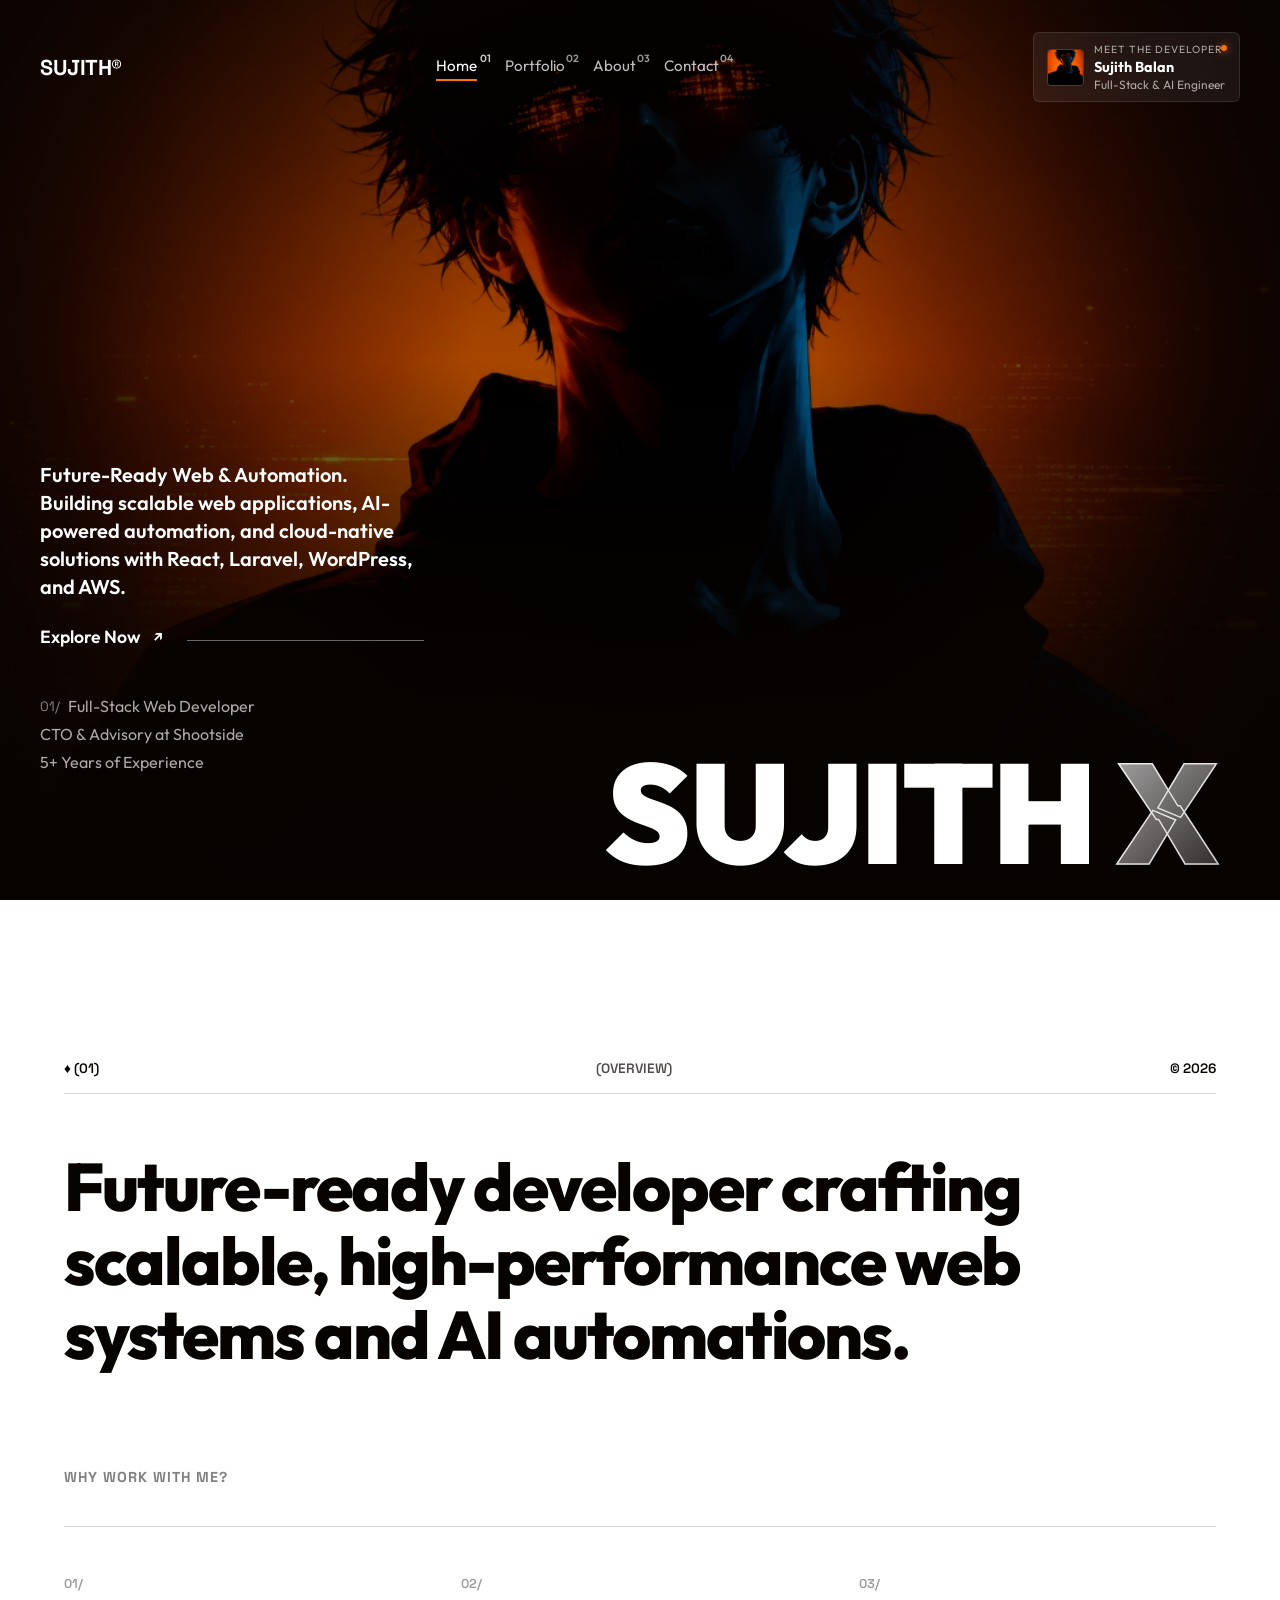
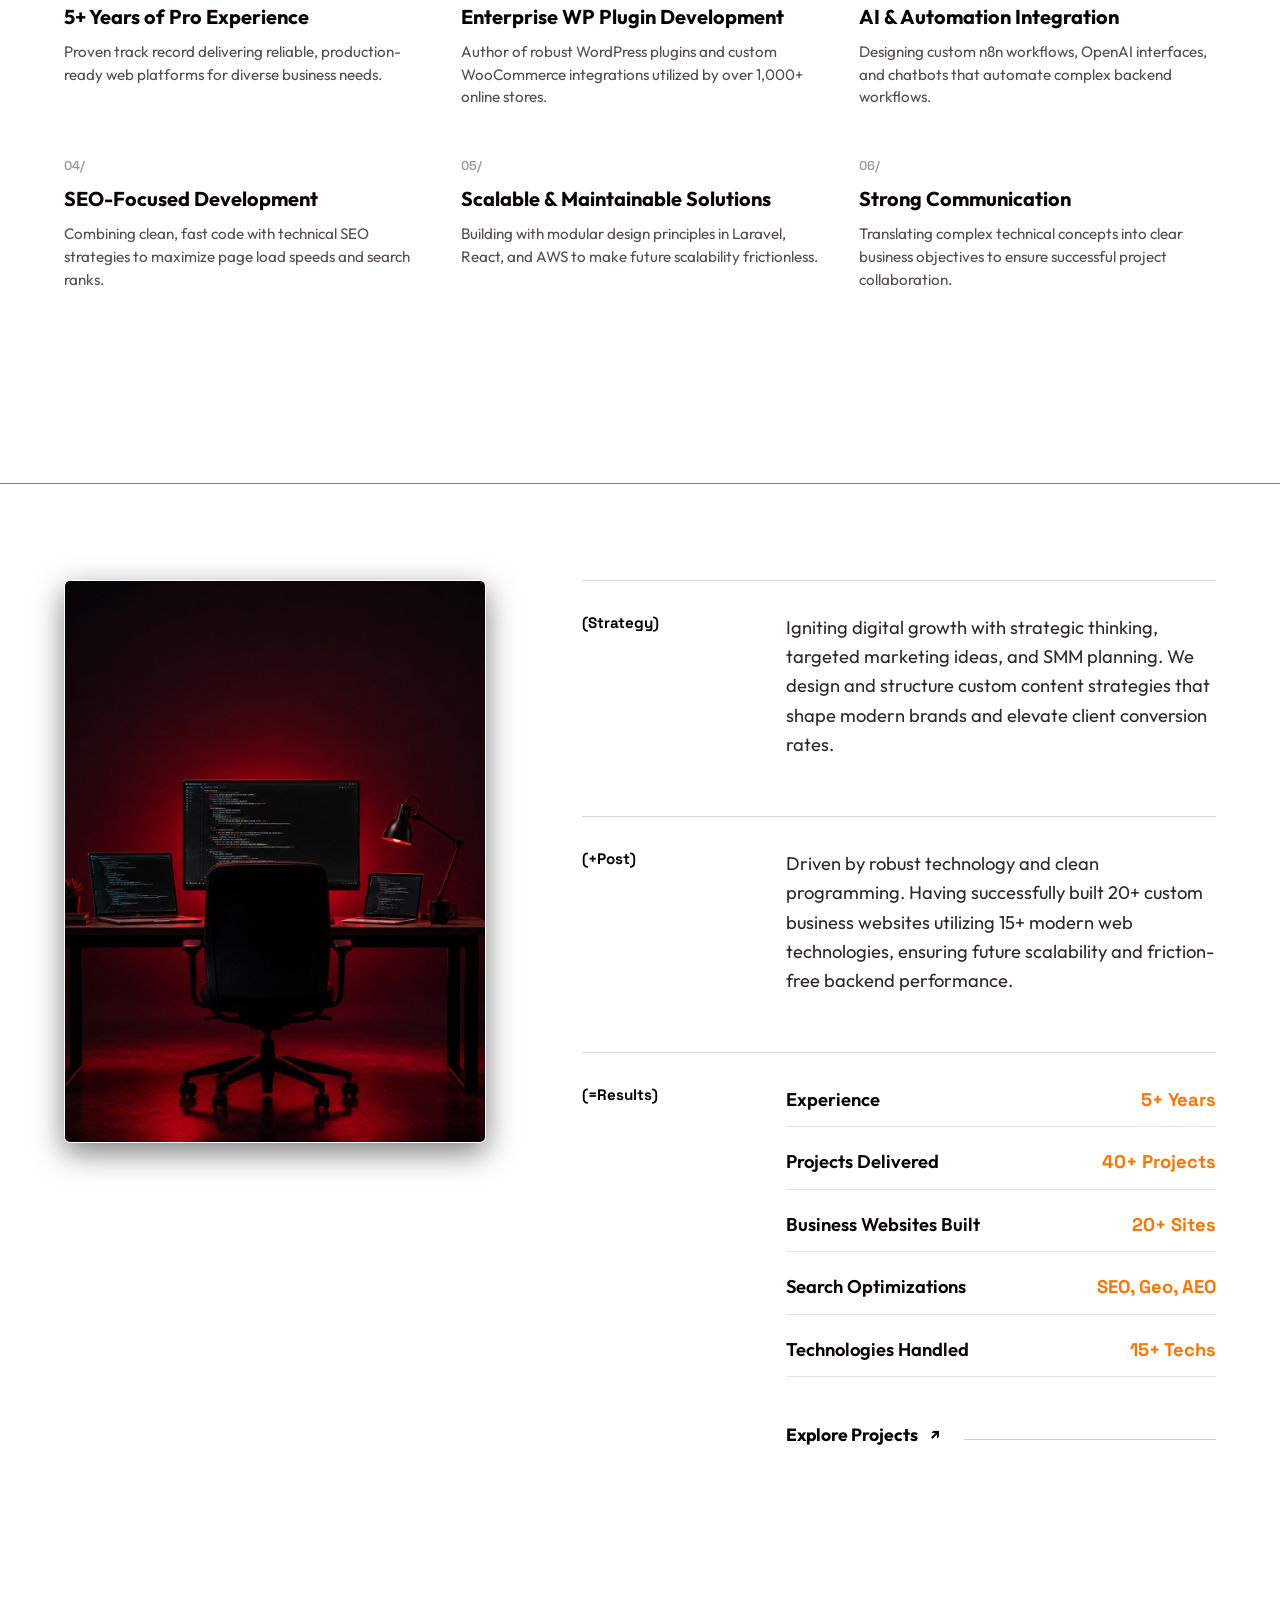
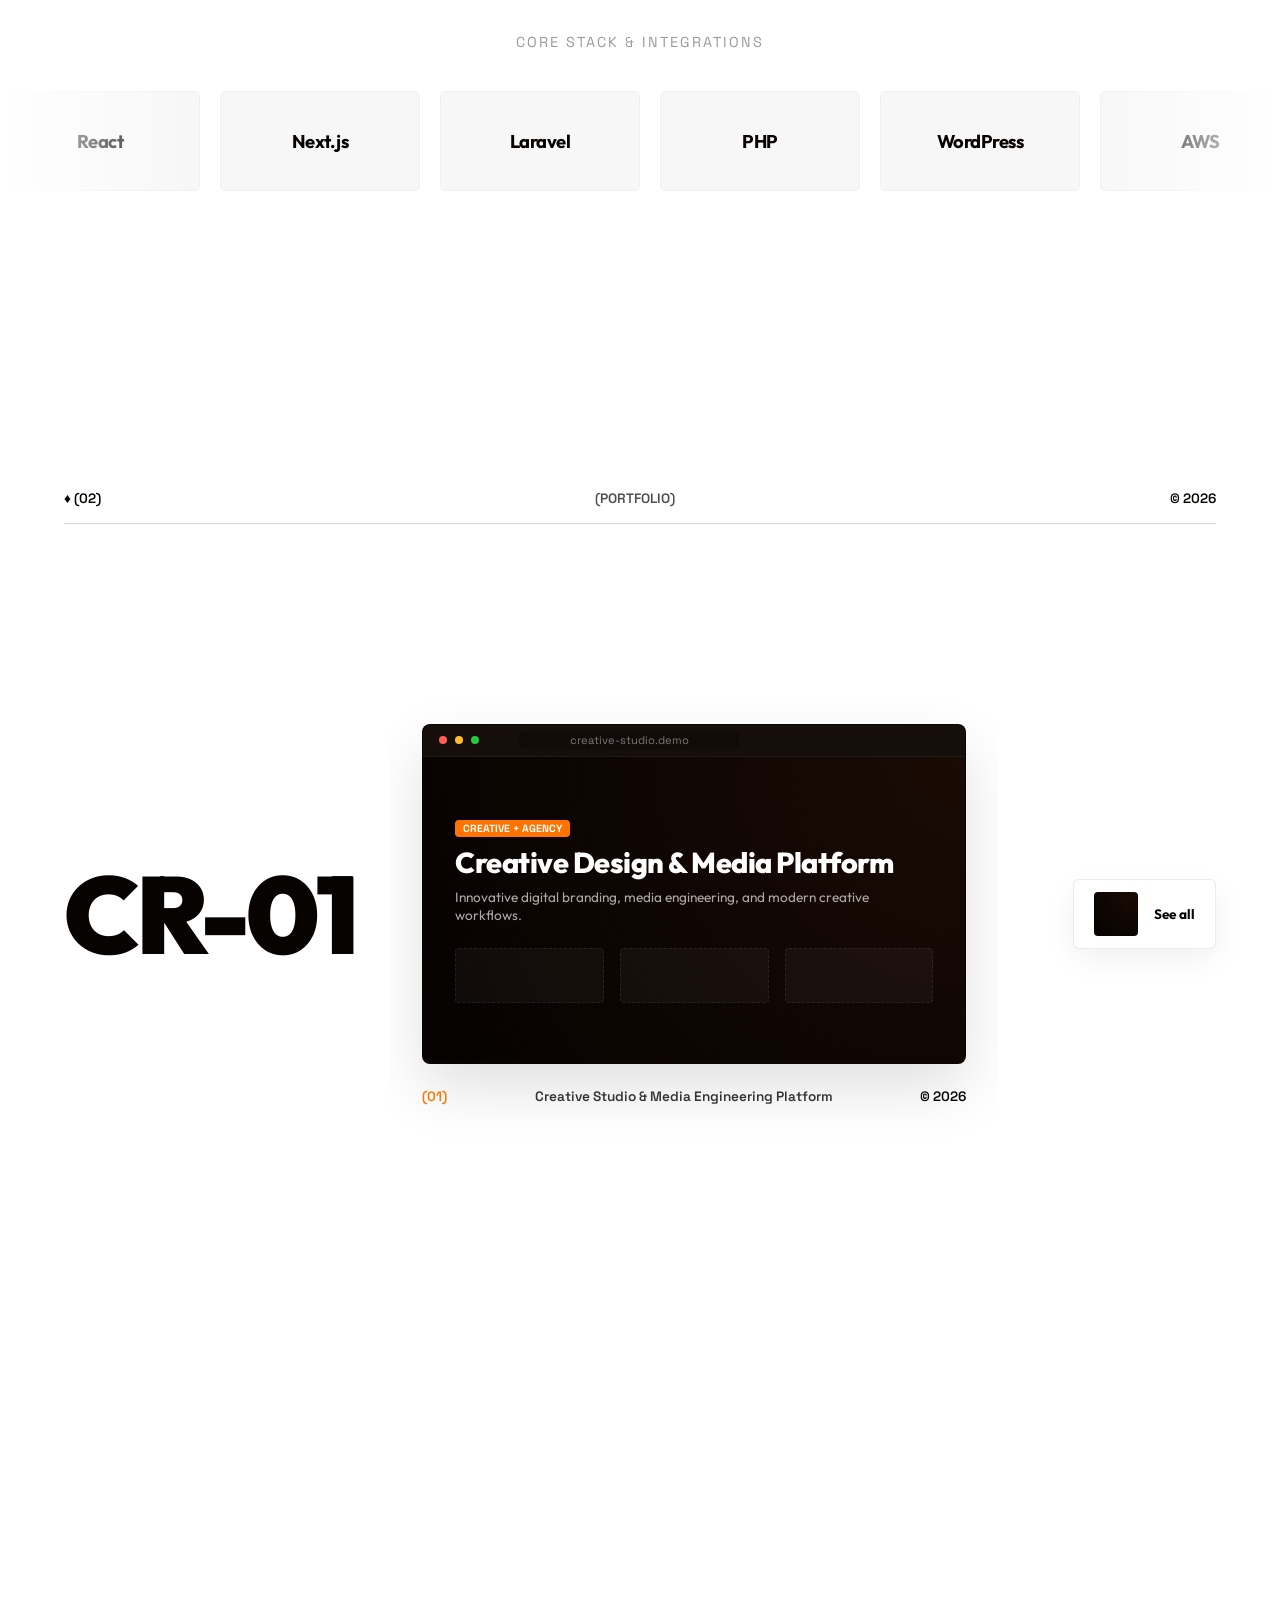
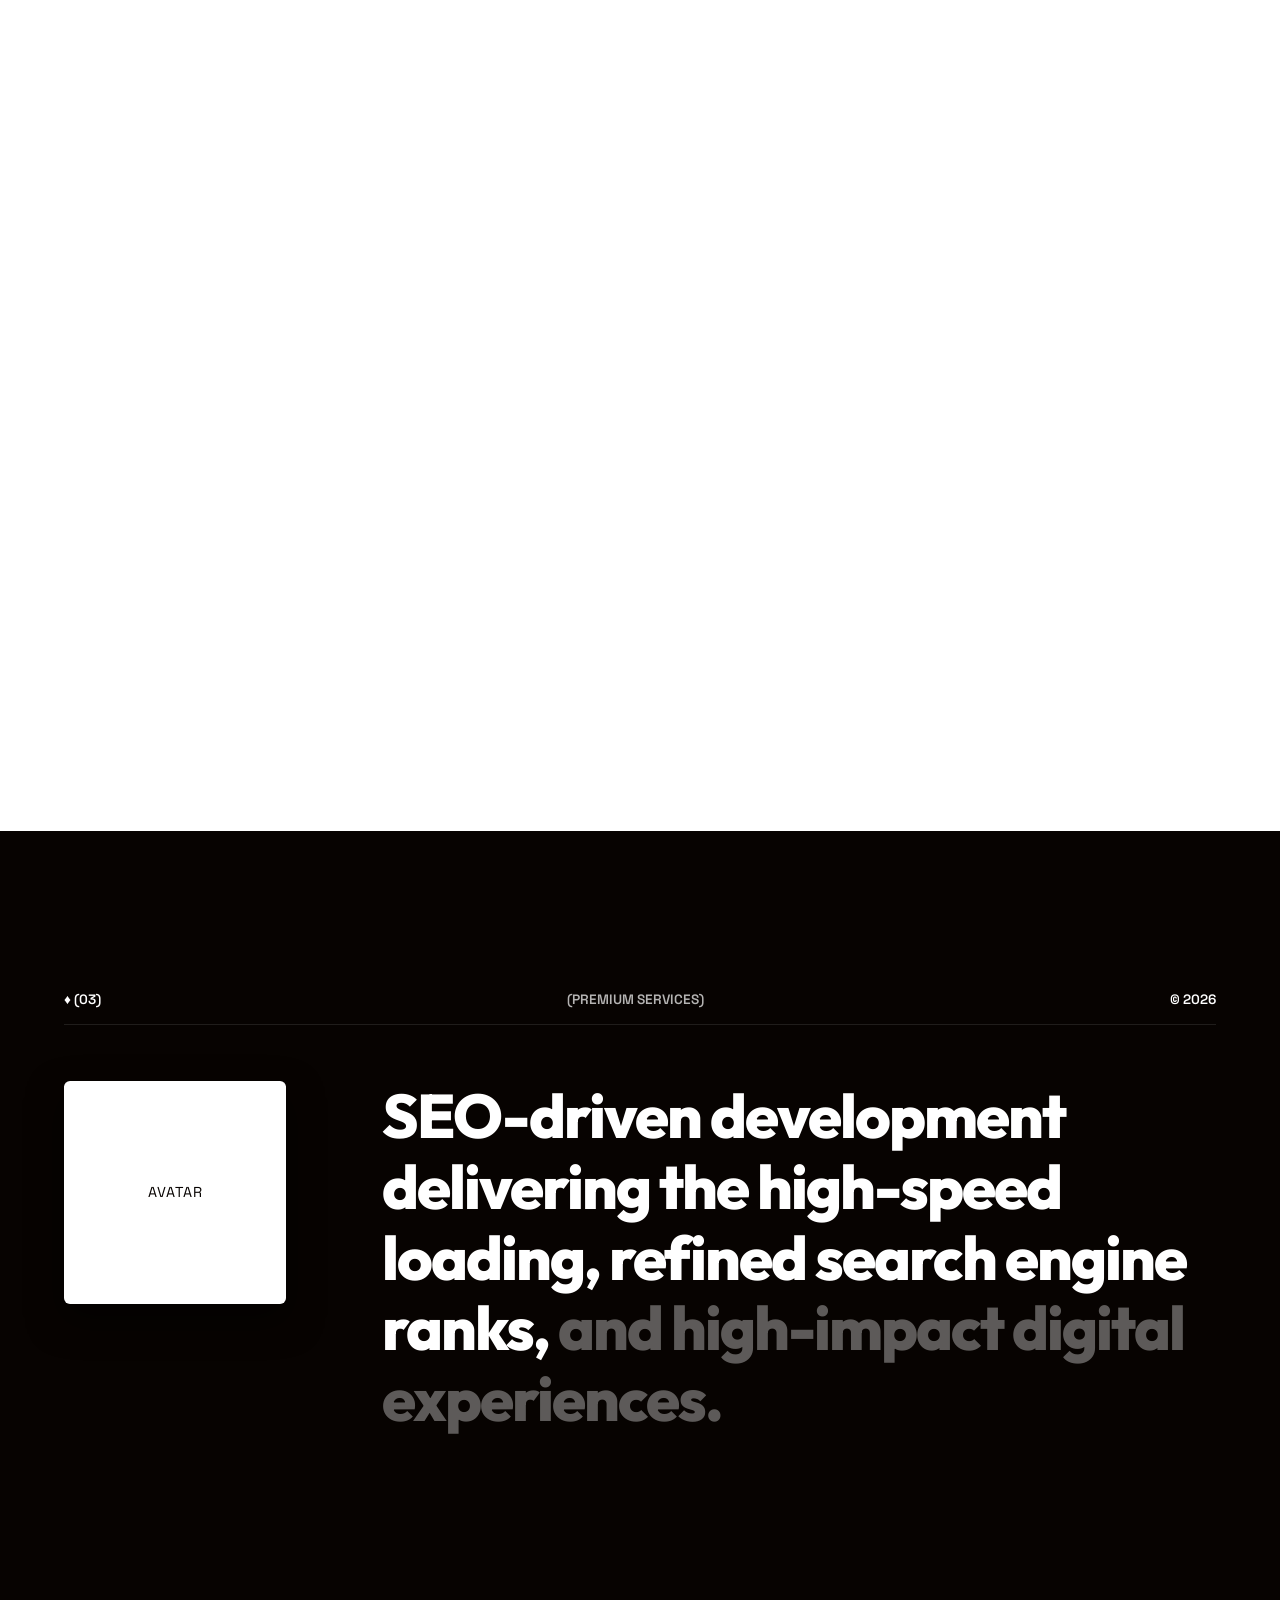
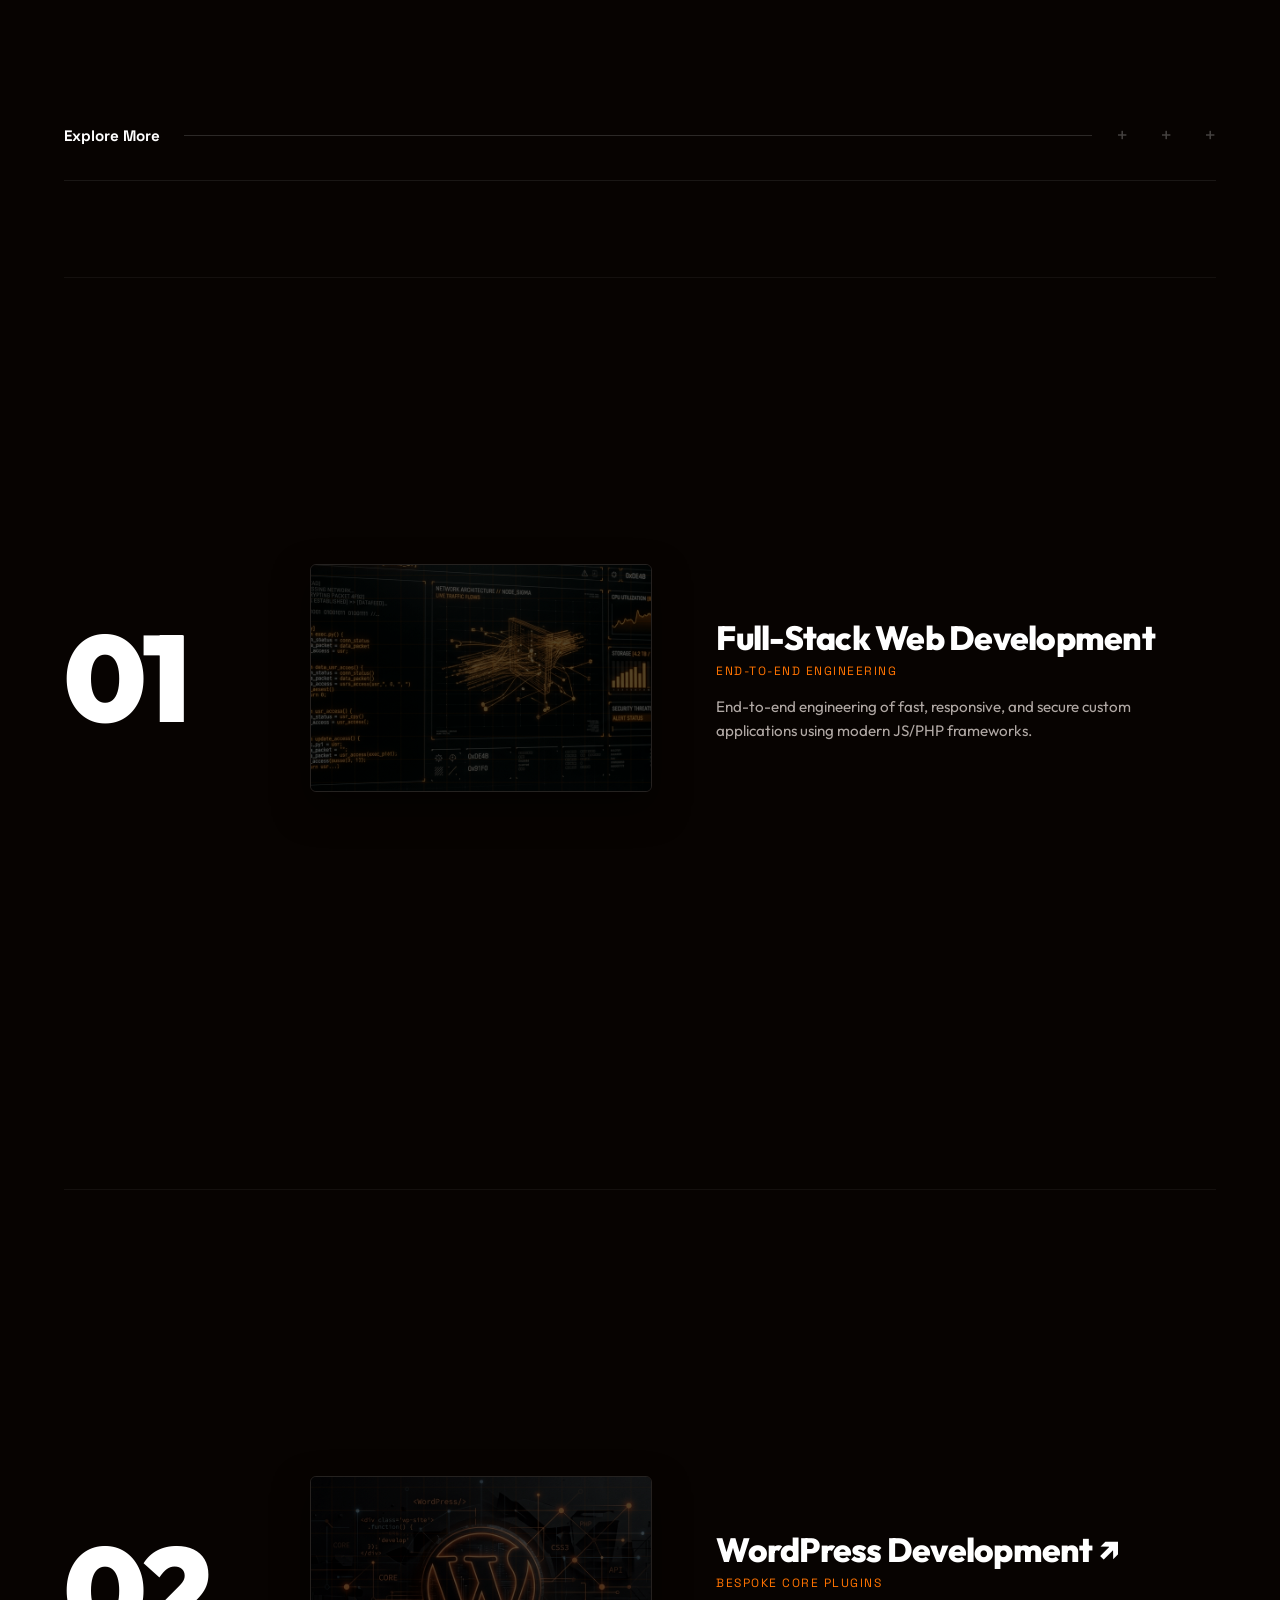
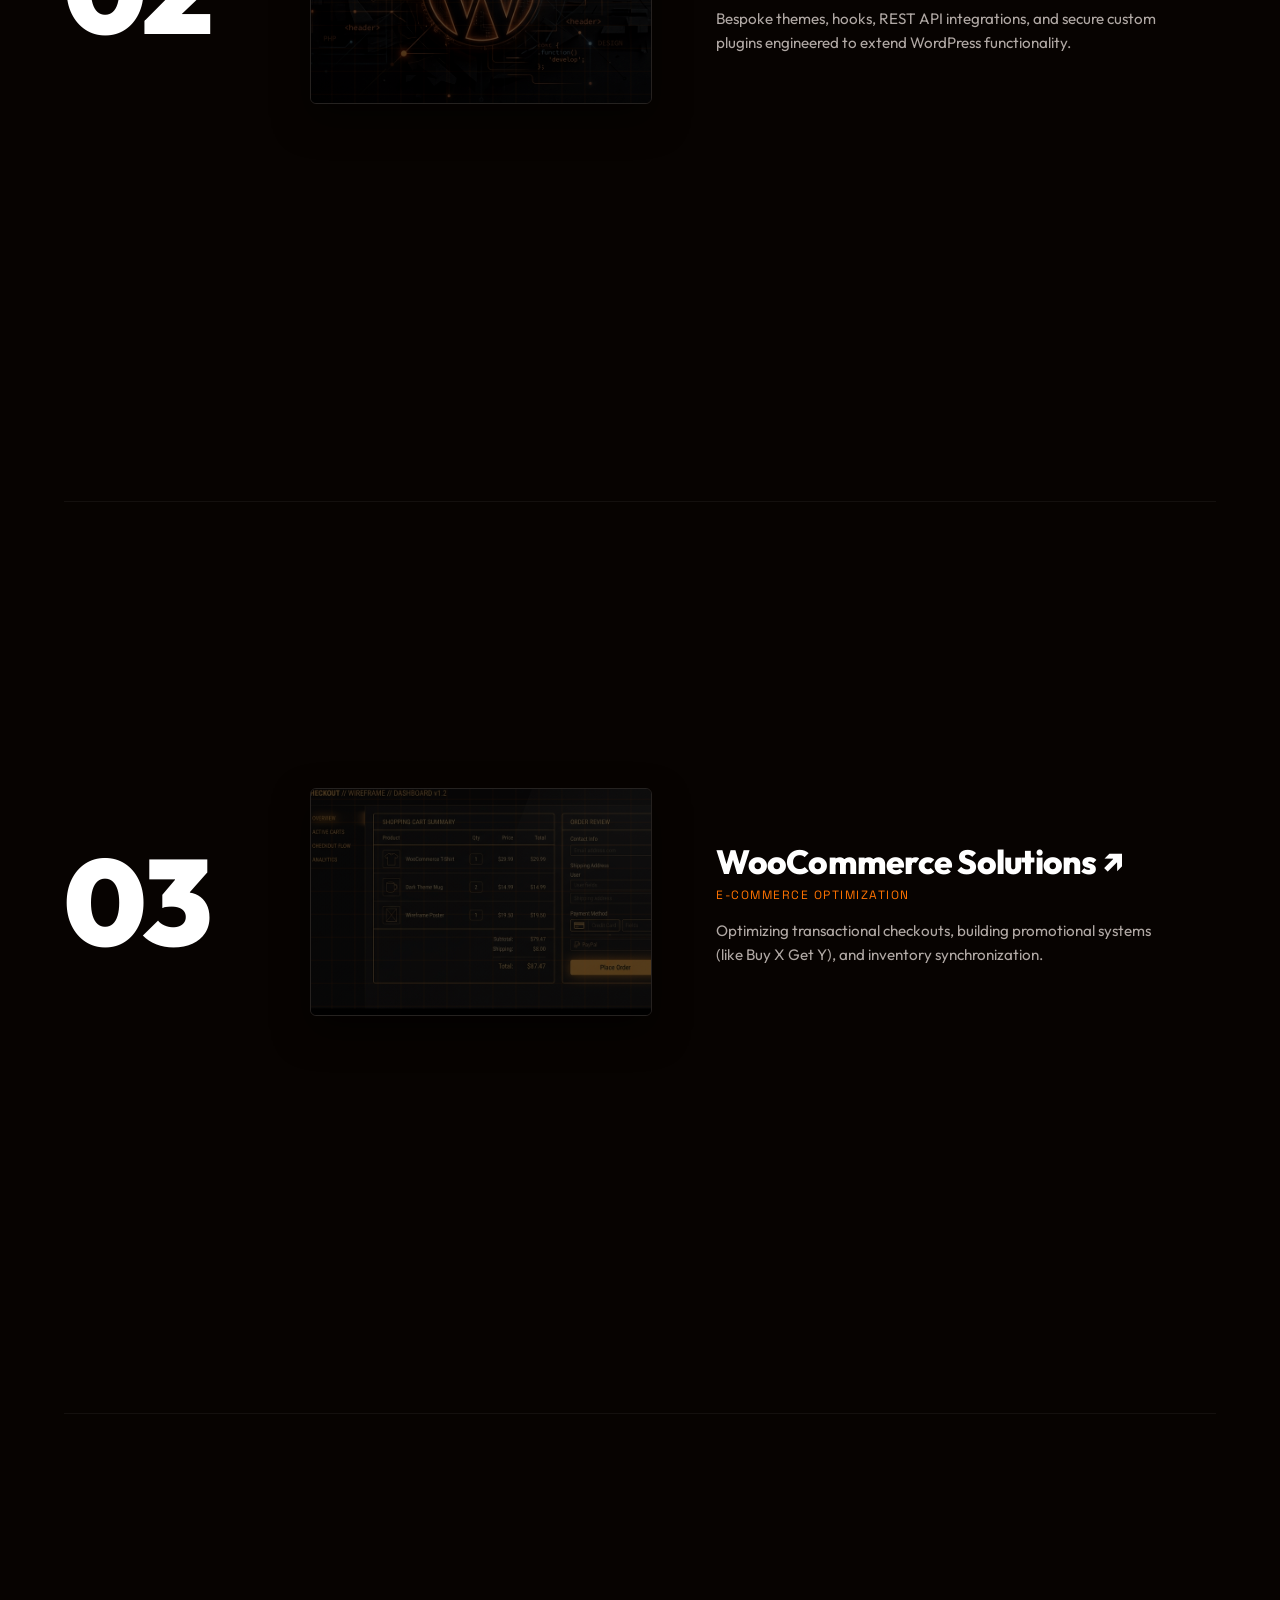
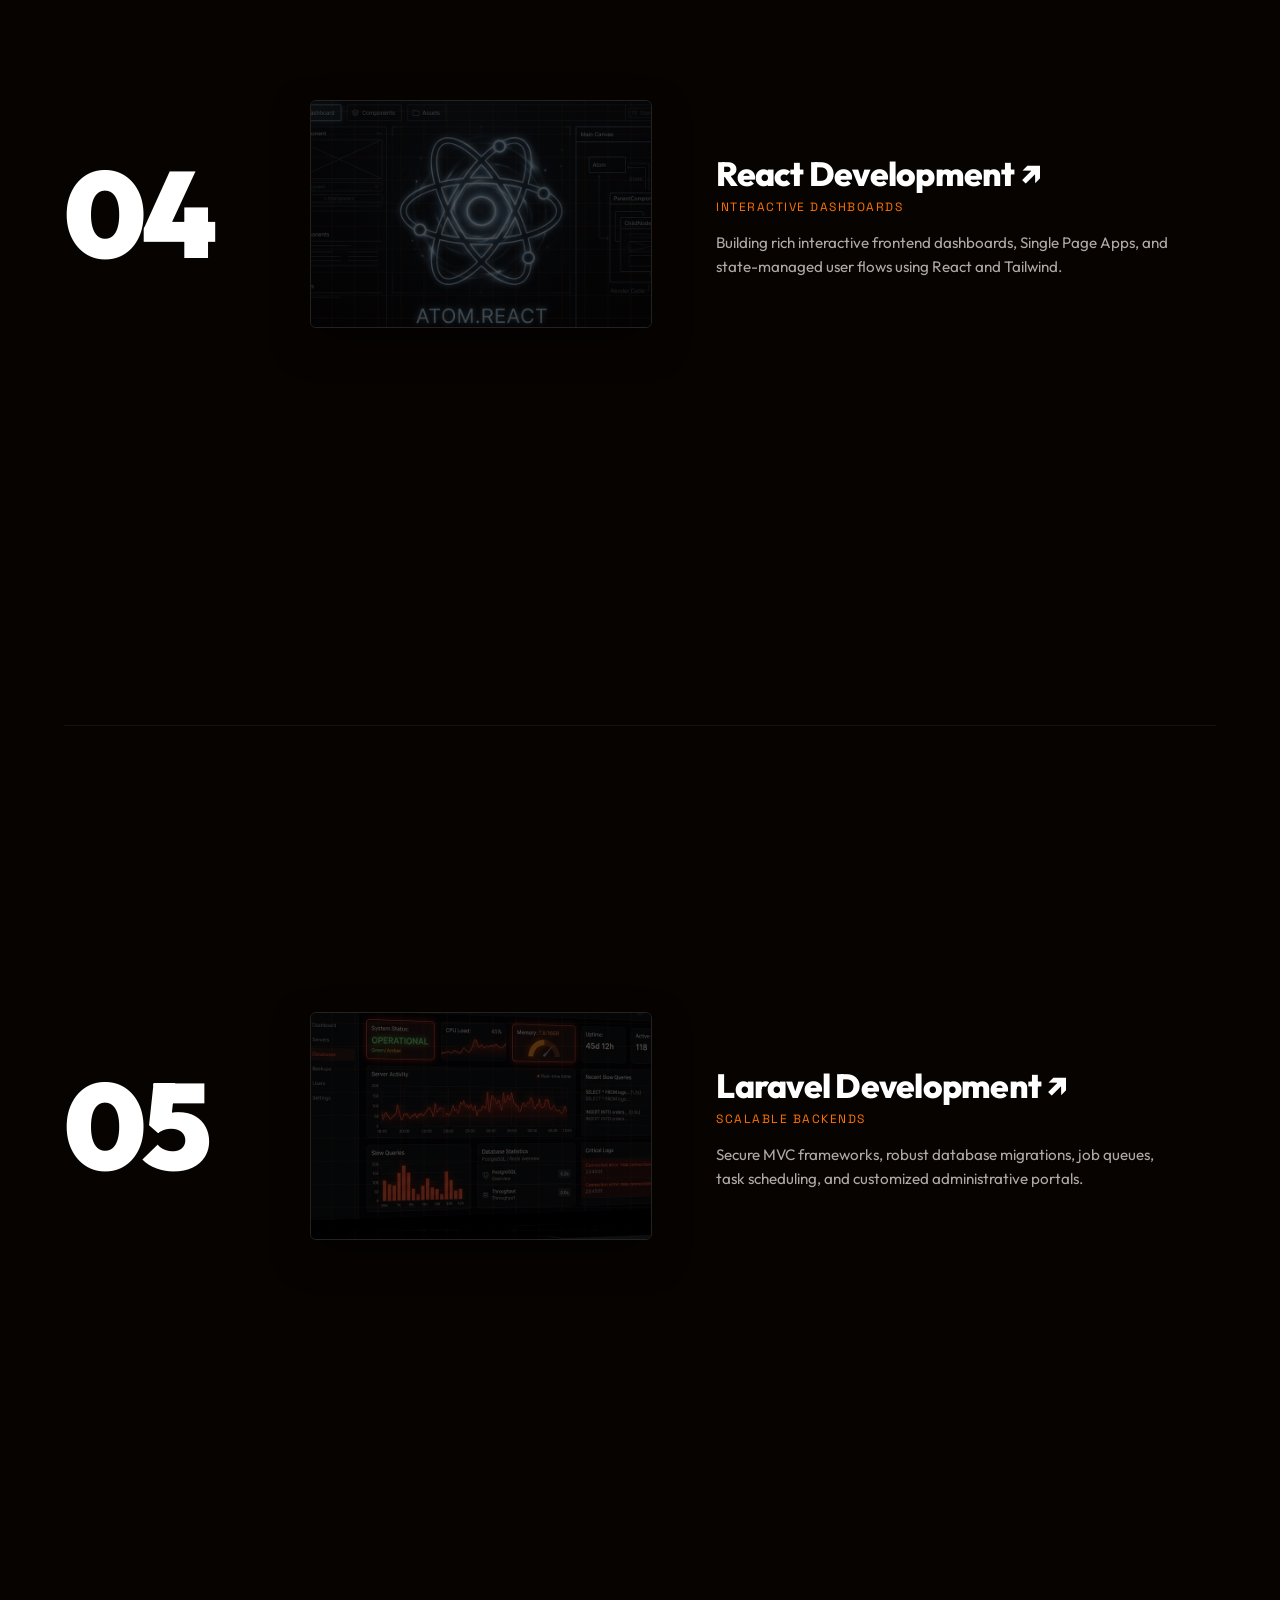
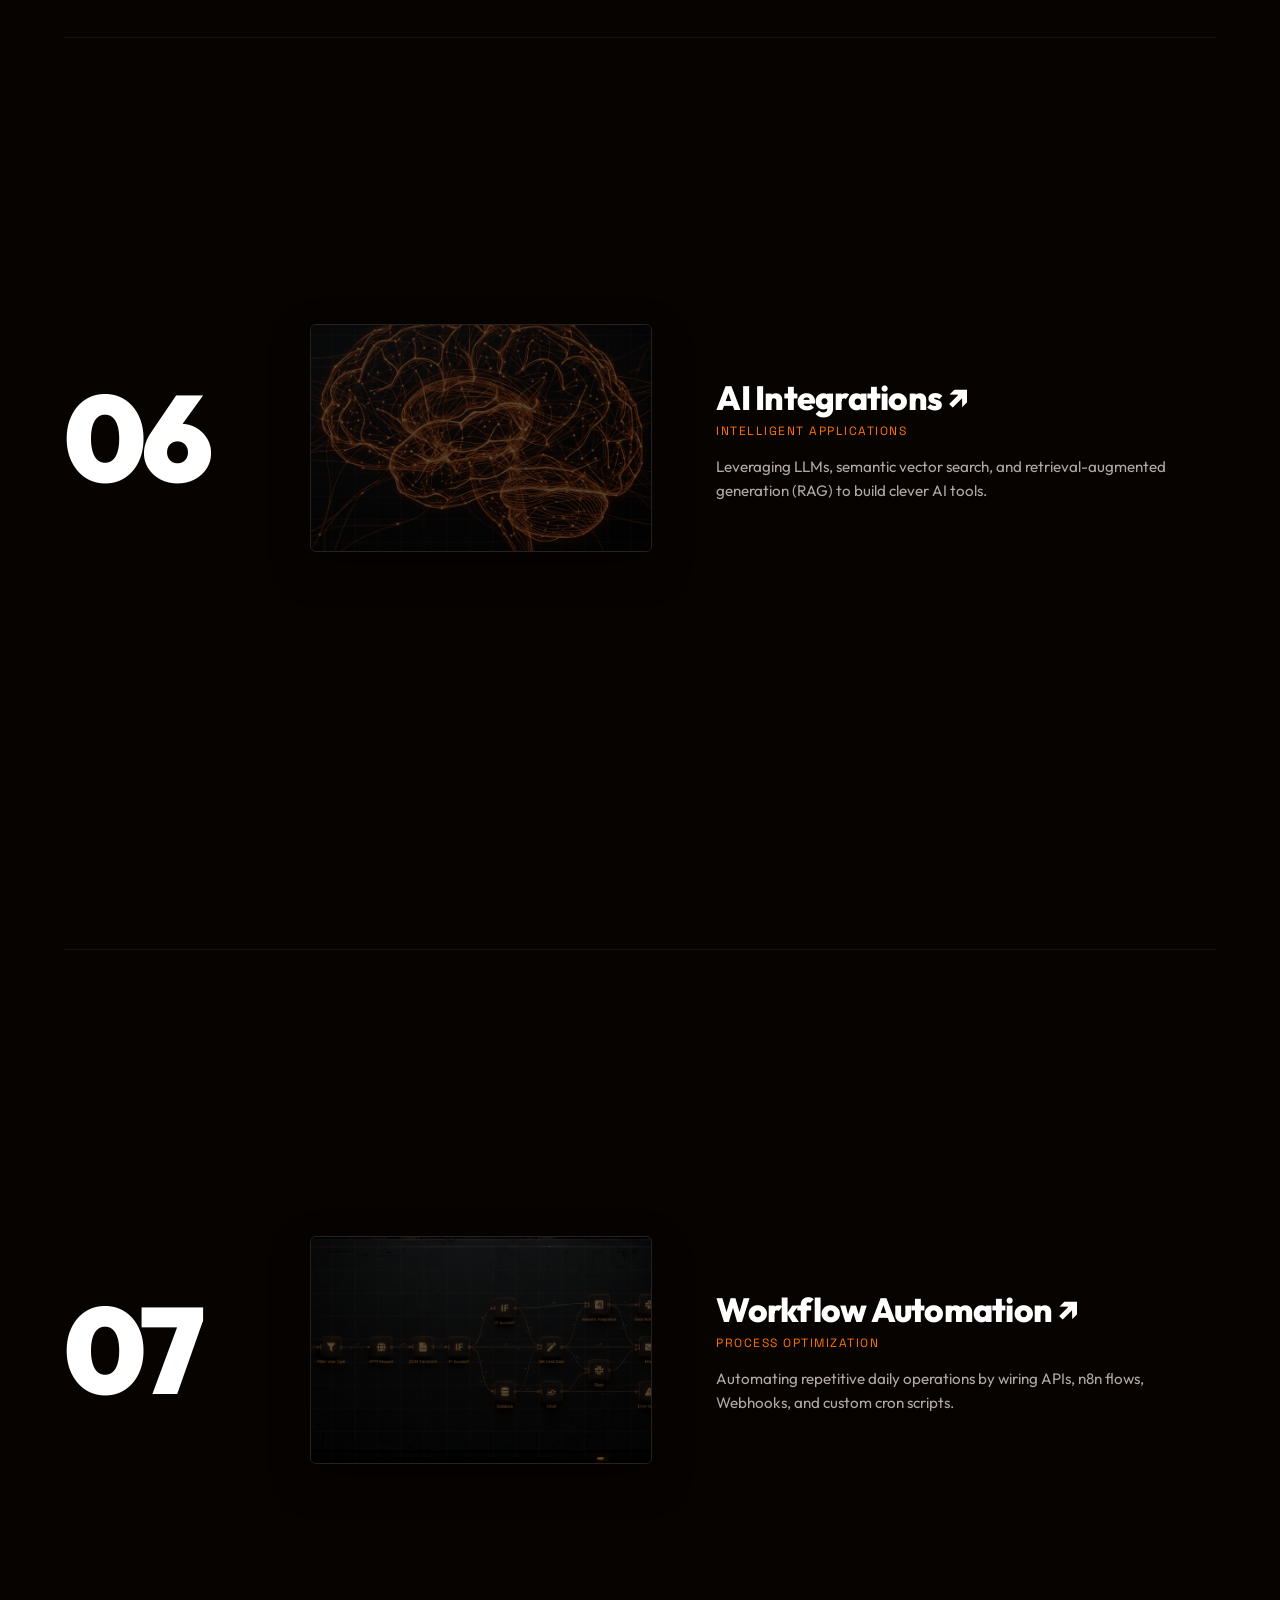
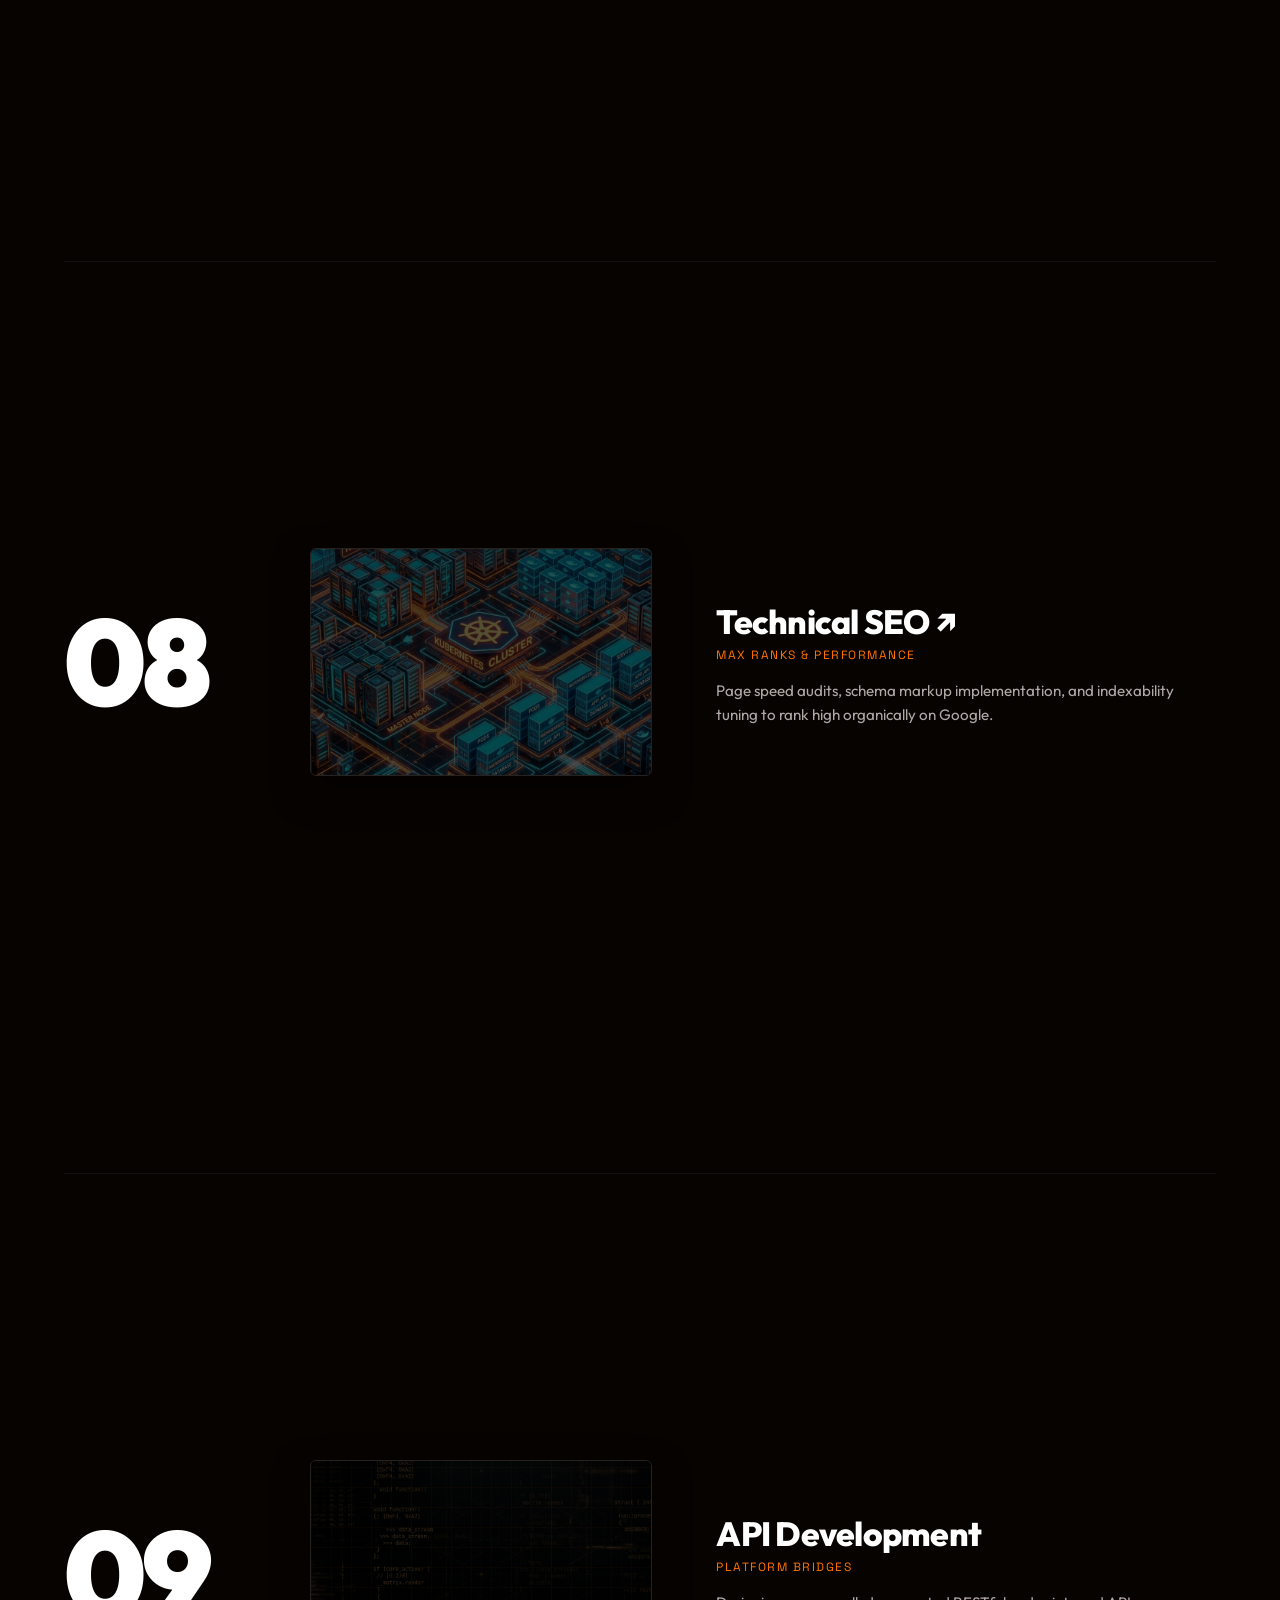
==== index.html @ 49571854 "Initialize new portfolio design and SEO pages" ====
<!DOCTYPE html>
<html lang="en">
<head>
    <meta charset="UTF-8">
    <meta name="viewport" content="width=device-width, initial-scale=1.0">
    <title>Sujith Balan | Full-Stack Web Developer & AI Engineer</title>
    
    <!-- SEO Meta Tags -->
    <meta name="description" content="Portfolio of Sujith Balan, Full-Stack Web Developer, AI & Cloud Engineer, and CTO/Advisor at Shootside. 5+ years of experience building scalable web applications, AI automations, and cloud-native systems using React, Laravel, WordPress, and AWS.">
    <meta name="keywords" content="Sujith Balan, Full-Stack Developer, AI Engineer, Cloud Engineer, Shootside, React, Laravel, WordPress, AWS, Web Automation">
    <meta name="author" content="Sujith Balan">
    <link rel="canonical" href="https://www.shootside.in/">
    
    <!-- Open Graph / Facebook -->
    <meta property="og:type" content="website">
    <meta property="og:title" content="Sujith Balan | Full-Stack Web Developer & AI Engineer">
    <meta property="og:description" content="5+ years of experience building scalable web applications, AI automations, and cloud-native systems with React, Laravel, WordPress, and AWS.">
    <meta property="og:image" content="images/hero.jpg">
    
    <!-- Twitter -->
    <meta name="twitter:card" content="summary_large_image">
    <meta name="twitter:title" content="Sujith Balan | Full-Stack Web Developer & AI Engineer">
    <meta name="twitter:description" content="CTO & Advisory at Shootside. Specialized in building scalable web apps and AI automations.">
    <meta name="twitter:image" content="images/hero.jpg">
    
    <!-- Google Fonts -->
    <link rel="preconnect" href="https://fonts.googleapis.com">
    <link rel="preconnect" href="https://fonts.gstatic.com" crossorigin>
    <link href="https://fonts.googleapis.com/css2?family=Outfit:wght@300;400;600;800;900&family=Space+Grotesk:wght@400;700&display=swap" rel="stylesheet">
    
    <!-- Stylesheet -->
    <link rel="stylesheet" href="index.css">
</head>
<body>
    <!-- Background Hero Visual -->
    <div class="hero-bg-container">
        <img src="images/hero.jpg" alt="Sujith Balan - Glowing Orange Cyberpunk Visual" class="hero-bg-image">
        <canvas id="water-canvas" style="position: absolute; top: 0; left: 0; width: 100%; height: 100%; pointer-events: none; z-index: 2;"></canvas>
        <div class="hero-overlay" style="z-index: 3;"></div>
    </div>

    <!-- Decorative Plus Points -->
    <div class="grid-decor pt-1" style="top: 25%; left: 30%;">+</div>
    <div class="grid-decor pt-2" style="top: 25%; right: 15%;">+</div>
    <div class="grid-decor pt-3" style="top: 45%; left: 65%;">+</div>
    <div class="grid-decor pt-4" style="bottom: 30%; left: 20%;">+</div>

    <!-- Main Navigation Header -->
    <header class="navbar">
        <a href="#" class="logo" id="nav-logo">SUJITH®</a>
        <nav class="nav-links" aria-label="Main Navigation">
            <a href="#home" class="nav-item active" id="link-home">Home <span class="nav-num">01</span></a>
            <a href="#portfolio" class="nav-item" id="link-portfolio">Portfolio <span class="nav-num">02</span></a>
            <a href="#about" class="nav-item" id="link-about">About <span class="nav-num">03</span></a>
            <a href="#contact" class="nav-item" id="link-contact">Contact <span class="nav-num">04</span></a>
        </nav>
        
        <!-- Top Right Glassmorphic Bio Card -->
        <a href="https://www.linkedin.com/in/sujith-balan2001/" target="_blank" rel="noopener" class="dev-card">
            <div class="dev-avatar">
                <img src="images/hero.jpg" alt="Sujith Balan Avatar">
            </div>
            <div class="dev-info">
                <span class="dev-label">Meet the Developer</span>
                <h3 class="dev-name">Sujith Balan</h3>
                <span class="dev-title">Full-Stack & AI Engineer</span>
            </div>
            <div class="dev-card-dot" aria-hidden="true"></div>
        </a>
    </header>

    <main class="hero-content">
        <!-- Headline & CTA Area (Left Side) -->
        <div class="hero-intro">
            <h1 class="visually-hidden">Sujith Balan - Future-Ready Web & Automation</h1>
            <p class="intro-headline reveal-text">
                Future-Ready Web & Automation. Building scalable web applications, AI-powered automation, and cloud-native solutions with React, Laravel, WordPress, and AWS.
            </p>
            <div class="cta-container">
                <a href="https://www.shootside.in/" target="_blank" rel="noopener" class="explore-btn" id="btn-explore">
                    <span>Explore Now</span>
                    <span class="arrow-icon">↗</span>
                </a>
                <div class="explore-line"></div>
            </div>
            
            <!-- Vertical Skill/Core list (matches Strategy, Videography, Branding from design) -->
            <ul class="focus-list">
                <li><span class="list-num">01/</span> Full-Stack Web Developer</li>
                <li>CTO & Advisory at Shootside</li>
                <li>5+ Years of Experience</li>
            </ul>
        </div>

        <!-- Big Center Title Typography (matches FUEL X design) -->
        <div class="massive-title-container">
            <h2 class="massive-title">SUJITH <span class="outline-text">X</span></h2>
        </div>
    </main>

    <!-- Slanted Transition Spacer & Section -->
    <div class="skewed-divider"></div>
    
    <section id="about" class="overview-section">
        <!-- Top bar of the new section (matches Design) -->
        <div class="section-header-row">
            <span class="sec-number">♦ (01)</span>
            <span class="sec-title">(Overview)</span>
            <span class="sec-year">© 2026</span>
        </div>
        
        <!-- Big statement -->
        <div class="statement-container">
            <h2 class="statement-text reveal-text">
                Future-ready developer crafting scalable, high-performance web systems and AI automations.
            </h2>
        </div>

        <!-- Why Work With Me Grid -->
        <div class="benefits-container">
            <h3 class="grid-section-title reveal-text">Why Work With Me?</h3>
            <div class="benefits-grid">
                <div class="grid-item">
                    <span class="item-num">01/</span>
                    <h4 class="item-title">5+ Years of Pro Experience</h4>
                    <p class="item-desc">Proven track record delivering reliable, production-ready web platforms for diverse business needs.</p>
                </div>
                <div class="grid-item">
                    <span class="item-num">02/</span>
                    <h4 class="item-title">Enterprise WP Plugin Development</h4>
                    <p class="item-desc">Author of robust WordPress plugins and custom WooCommerce integrations utilized by over 1,000+ online stores.</p>
                </div>
                <div class="grid-item">
                    <span class="item-num">03/</span>
                    <h4 class="item-title">AI & Automation Integration</h4>
                    <p class="item-desc">Designing custom n8n workflows, OpenAI interfaces, and chatbots that automate complex backend workflows.</p>
                </div>
                <div class="grid-item">
                    <span class="item-num">04/</span>
                    <h4 class="item-title">SEO-Focused Development</h4>
                    <p class="item-desc">Combining clean, fast code with technical SEO strategies to maximize page load speeds and search ranks.</p>
                </div>
                <div class="grid-item">
                    <span class="item-num">05/</span>
                    <h4 class="item-title">Scalable & Maintainable Solutions</h4>
                    <p class="item-desc">Building with modular design principles in Laravel, React, and AWS to make future scalability frictionless.</p>
                </div>
                <div class="grid-item">
                    <span class="item-num">06/</span>
                    <h4 class="item-title">Strong Communication</h4>
                    <p class="item-desc">Translating complex technical concepts into clear business objectives to ensure successful project collaboration.</p>
                </div>
            </div>
        </div>
    </section>

    <!-- 3rd Section: Details, Strategy and Metrics (matches Design) -->
    <section id="portfolio" class="metrics-section">
        <div class="metrics-container">
            <!-- Left Side Image Column -->
            <div class="metrics-image-col">
                <img src="images/section3.jpg" alt="Sujith Balan - Professional Developer Desk Workspace Setup" class="metrics-image">
            </div>
            
            <!-- Right Side Content Column -->
            <div class="metrics-content-col">
                <!-- Block 1: SMM / Marketing Idea / Strategic Thinking -->
                <div class="metrics-row">
                    <div class="row-label">(Strategy)</div>
                    <div class="row-text">
                        <p>Igniting digital growth with strategic thinking, targeted marketing ideas, and SMM planning. We design and structure custom content strategies that shape modern brands and elevate client conversion rates.</p>
                    </div>
                </div>

                <!-- Block 2: Tech competence / Websites -->
                <div class="metrics-row">
                    <div class="row-label">(+Post)</div>
                    <div class="row-text">
                        <p>Driven by robust technology and clean programming. Having successfully built 20+ custom business websites utilizing 15+ modern web technologies, ensuring future scalability and friction-free backend performance.</p>
                    </div>
                </div>

                <!-- Block 3: Metrics List (Experience, Projects, SEO, Tech) -->
                <div class="metrics-row">
                    <div class="row-label">(=Results)</div>
                    <div class="row-text metrics-list-wrapper">
                        <div class="metric-item">
                            <span class="metric-name">Experience</span>
                            <span class="metric-value">5+ Years</span>
                        </div>
                        <div class="metric-item">
                            <span class="metric-name">Projects Delivered</span>
                            <span class="metric-value">40+ Projects</span>
                        </div>
                        <div class="metric-item">
                            <span class="metric-name">Business Websites Built</span>
                            <span class="metric-value">20+ Sites</span>
                        </div>
                        <div class="metric-item">
                            <span class="metric-name">Search Optimizations</span>
                            <span class="metric-value">SEO, Geo, AEO</span>
                        </div>
                        <div class="metric-item">
                            <span class="metric-name">Technologies Handled</span>
                            <span class="metric-value">15+ Techs</span>
                        </div>
                        
                        <!-- CTA Explore Now inside row -->
                        <div class="row-cta">
                            <a href="https://www.shootside.in/" target="_blank" rel="noopener" class="explore-btn-dark">
                                <span>Explore Projects</span>
                                <span class="arrow-icon">↗</span>
                            </a>
                            <div class="explore-line-dark"></div>
                        </div>
                    </div>
                </div>
            </div>
        </div>

        <!-- Tech Marquee Slider -->
        <div class="tech-marquee-wrapper">
            <div class="tech-marquee-title">Core Stack & Integrations</div>
            <div class="tech-marquee">
                <div class="tech-marquee-track">
                    <!-- Original items -->
                    <div class="tech-card">React</div>
                    <div class="tech-card">Next.js</div>
                    <div class="tech-card">Laravel</div>
                    <div class="tech-card">PHP</div>
                    <div class="tech-card">WordPress</div>
                    <div class="tech-card">AWS</div>
                    <div class="tech-card">Docker</div>
                    <div class="tech-card">GitHub</div>
                    <div class="tech-card">Firebase</div>
                    <div class="tech-card">Supabase</div>
                    <div class="tech-card">OpenAI</div>
                    <div class="tech-card">GoDaddy</div>
                    <div class="tech-card">Hostinger</div>
                    <div class="tech-card">Cloudways</div>
                    <div class="tech-card">Linux</div>
                    <div class="tech-card">Node.js</div>
                    <div class="tech-card">CSS</div>
                    <div class="tech-card">Tailwind</div>
                    <div class="tech-card">Mail</div>
                    <div class="tech-card">Outlook</div>
                    <div class="tech-card">Gmail</div>
                    <div class="tech-card">Google Integrations</div>
                    
                    <!-- Duplicated items for infinite scroll loop -->
                    <div class="tech-card">React</div>
                    <div class="tech-card">Next.js</div>
                    <div class="tech-card">Laravel</div>
                    <div class="tech-card">PHP</div>
                    <div class="tech-card">WordPress</div>
                    <div class="tech-card">AWS</div>
                    <div class="tech-card">Docker</div>
                    <div class="tech-card">GitHub</div>
                    <div class="tech-card">Firebase</div>
                    <div class="tech-card">Supabase</div>
                    <div class="tech-card">OpenAI</div>
                    <div class="tech-card">GoDaddy</div>
                    <div class="tech-card">Hostinger</div>
                    <div class="tech-card">Cloudways</div>
                    <div class="tech-card">Linux</div>
                    <div class="tech-card">Node.js</div>
                    <div class="tech-card">CSS</div>
                    <div class="tech-card">Tailwind</div>
                    <div class="tech-card">Mail</div>
                    <div class="tech-card">Outlook</div>
                    <div class="tech-card">Gmail</div>
                    <div class="tech-card">Google Integrations</div>
                </div>
            </div>
        </div>
    </section>

    <!-- 4th Section: Sticky Portfolio Wrapper (400vh scroll container) -->
    <div id="portfolio-showcase" class="portfolio-scroll-container">
        <section class="portfolio-section">
            <!-- Top bar of portfolio section -->
            <div class="section-header-row portfolio-header">
                <span class="sec-number">♦ (02)</span>
                <span class="sec-title">(Portfolio)</span>
                <span class="sec-year">© 2026</span>
            </div>

            <div class="portfolio-container">
                <!-- Left Column (Stationary) -->
                <div class="portfolio-left" id="sticky-portfolio-left">
                    <h3 class="project-large-title" id="sticky-project-title">CR-01</h3>
                </div>

                <!-- Center Column: Window containing the scrolling mockups track -->
                <div class="portfolio-center-window">
                    <div class="portfolio-track" id="sticky-portfolio-track">
                        <!-- Mockup 1: Creative -->
                        <div class="track-item" style="z-index: 1; transform: translateY(0px);">
                            <div class="browser-mockup">
                                <div class="browser-header">
                                    <span class="dot red"></span>
                                    <span class="dot yellow"></span>
                                    <span class="dot green"></span>
                                    <span class="browser-url">creative-studio.demo</span>
                                </div>
                                <div class="browser-body shootside-ui">
                                    <div class="mock-hero">
                                        <span class="mock-tag">CREATIVE + AGENCY</span>
                                        <h2>Creative Design & Media Platform</h2>
                                        <p>Innovative digital branding, media engineering, and modern creative workflows.</p>
                                        <div class="mock-grid">
                                            <div class="mock-box"></div>
                                            <div class="mock-box"></div>
                                            <div class="mock-box"></div>
                                        </div>
                                    </div>
                                </div>
                            </div>
                            <div class="project-footer-row">
                                <span class="proj-index">(01)</span>
                                <span class="proj-name">Creative Studio & Media Engineering Platform</span>
                                <span class="proj-year">© 2026</span>
                            </div>
                        </div>

                        <!-- Mockup 2: Corporate -->
                        <div class="track-item" style="z-index: 2; transform: translateY(600px);">
                            <div class="browser-mockup">
                                <div class="browser-header">
                                    <span class="dot red"></span>
                                    <span class="dot yellow"></span>
                                    <span class="dot green"></span>
                                    <span class="browser-url">corporate-holdings.demo</span>
                                </div>
                                <div class="browser-body corporate-ui" style="background: radial-gradient(circle at center, #1e293b, #0f172a); color: #fff; padding: 1.5rem; display: flex; flex-direction: column; justify-content: space-between; height: 100%; box-sizing: border-box; font-family: system-ui, -apple-system, sans-serif;">
                                    <div class="mock-nav-bar" style="display: flex; justify-content: space-between; align-items: center; border-bottom: 1px solid rgba(255,255,255,0.1); padding-bottom: 0.75rem; font-size: 0.7rem; letter-spacing: 0.05em; text-transform: uppercase;">
                                        <div class="mock-logo" style="font-weight: 800; color: #38bdf8;">HOLDINGS</div>
                                        <div class="mock-menu" style="display: flex; gap: 1rem; color: #cbd5e1;">
                                            <span>Who We Are</span>
                                            <span>Strategy</span>
                                            <span>Entities</span>
                                        </div>
                                    </div>
                                    <div class="mock-hero-content" style="margin-top: 1.5rem; display: flex; flex-direction: column; gap: 0.5rem; text-align: left;">
                                        <h2 style="font-size: 1.6rem; font-weight: 300; line-height: 1.2; margin: 0; color: #f8fafc; font-family: Cambria, Georgia, serif;">Capital With Conviction</h2>
                                        <p style="font-size: 0.75rem; color: #94a3b8; line-height: 1.4; margin: 0; max-width: 95%;">As a strategic holding platform, the company deploys capital within a structured governance framework, prioritizing risk management, institutional standards, and sustainable performance.</p>
                                    </div>
                                    <div class="mock-stats-row" style="display: flex; gap: 2rem; margin-top: auto; border-top: 1px solid rgba(255,255,255,0.05); padding-top: 0.5rem;">
                                        <div>
                                            <div style="font-size: 0.55rem; text-transform: uppercase; color: #64748b;">Governance</div>
                                            <div style="font-size: 0.85rem; font-weight: 700; color: #38bdf8;">Structured</div>
                                        </div>
                                        <div>
                                            <div style="font-size: 0.55rem; text-transform: uppercase; color: #64748b;">Performance</div>
                                            <div style="font-size: 0.85rem; font-weight: 700; color: #38bdf8;">Sustainable</div>
                                        </div>
                                    </div>
                                </div>
                            </div>
                            <div class="project-footer-row">
                                <span class="proj-index">(02)</span>
                                <span class="proj-name">Corporate Investment & Strategy Platform</span>
                                <span class="proj-year">© 2026</span>
                            </div>
                        </div>

                        <!-- Mockup 3: E-Commerce -->
                        <div class="track-item" style="z-index: 3; transform: translateY(600px);">
                            <div class="browser-mockup">
                                <div class="browser-header">
                                    <span class="dot red"></span>
                                    <span class="dot yellow"></span>
                                    <span class="dot green"></span>
                                    <span class="browser-url">ecommerce-shop.demo</span>
                                </div>
                                <div class="browser-body ecommerce-ui" style="background: #0b3c5d; color: #ffffff; display: flex; flex-direction: column; height: 100%; box-sizing: border-box; font-family: system-ui, -apple-system, sans-serif;">
                                    <div class="ecom-top-bar" style="background-color: #07253a; color: #ffffff; padding: 0.35rem 1rem; font-size: 0.65rem; display: flex; justify-content: space-between; align-items: center;">
                                        <div style="display: flex; gap: 0.75rem;">
                                            <span>Men's</span>
                                            <span>Women's</span>
                                            <span>Kids</span>
                                            <span>Sale</span>
                                        </div>
                                        <span>Cart / $0.00 🛍️</span>
                                    </div>
                                    <div class="ecom-header" style="background-color: #0b3c5d; padding: 0.5rem 1rem; border-bottom: 1px solid rgba(255,255,255,0.1); display: flex; justify-content: space-between; align-items: center;">
                                        <div style="display: flex; align-items: center; gap: 0.5rem;">
                                            <span style="font-size: 1.1rem; color: #38bdf8;">🌊</span>
                                            <span style="font-weight: 700; font-size: 0.85rem; letter-spacing: 0.05em; color: #ffffff;">OUTDOOR ACTIVEWEAR</span>
                                        </div>
                                        <div style="width: 80px; height: 16px; background-color: rgba(255,255,255,0.1); border-radius: 9999px;"></div>
                                    </div>
                                    <div class="ecom-hero" style="flex-grow: 1; position: relative; background: linear-gradient(rgba(11, 60, 93, 0.4), rgba(11, 60, 93, 0.7)); padding: 1.5rem; display: flex; flex-direction: column; justify-content: center; align-items: flex-start; text-align: left;">
                                        <h2 style="font-size: 1.6rem; color: #ffffff; font-weight: 800; margin: 0 0 0.5rem 0; letter-spacing: -0.02em; font-family: Impact, Haettenschweiler, 'Arial Narrow Bold', sans-serif; text-transform: uppercase;">Built For The Elements</h2>
                                        <p style="font-size: 0.75rem; color: #cbd5e1; margin: 0 0 1rem 0; max-width: 90%;">Outfitting active lifestyles with premium weather-resistant gear and durable technical apparel.</p>
                                        <span style="font-size: 0.75rem; background-color: #38bdf8; color: #0b3c5d; padding: 0.35rem 0.75rem; border-radius: 4px; font-weight: 600;">Shop Collection</span>
                                    </div>
                                </div>
                            </div>
                            <div class="project-footer-row">
                                <span class="proj-index">(03)</span>
                                <span class="proj-name">E-Commerce & Active Retail Platform</span>
                                <span class="proj-year">© 2026</span>
                            </div>
                        </div>

                        <!-- Mockup 4: Selling / Gallery -->
                        <div class="track-item" style="z-index: 4; transform: translateY(600px);">
                            <div class="browser-mockup">
                                <div class="browser-header">
                                    <span class="dot red"></span>
                                    <span class="dot yellow"></span>
                                    <span class="dot green"></span>
                                    <span class="browser-url">art-gallery.demo</span>
                                </div>
                                <div class="browser-body selling-ui" style="background: #111; color: #fff; display: flex; flex-direction: column; height: 100%; box-sizing: border-box; font-family: Georgia, serif;">
                                    <div class="art-header" style="background-color: #1a1a1a; padding: 0.6rem 1rem; border-bottom: 1px solid #333; display: flex; justify-content: space-between; align-items: center; font-size: 0.65rem;">
                                        <div style="font-weight: 700; letter-spacing: 0.05em; font-family: sans-serif; color: #d97706;">CULTURAL GALLERY</div>
                                        <div style="display: flex; gap: 0.75rem; color: #a3a3a3; font-family: sans-serif;">
                                            <span>Browse Art</span>
                                            <span>Artists</span>
                                            <span>Cart 🛒</span>
                                        </div>
                                    </div>
                                    <div class="art-hero" style="flex-grow: 1; background: linear-gradient(rgba(0,0,0,0.6), rgba(0,0,0,0.85)), radial-gradient(circle at center, #27160c, #090503); padding: 1.25rem; display: flex; flex-direction: column; justify-content: center; align-items: center; text-align: center;">
                                        <h2 style="font-size: 1.2rem; font-weight: 400; margin: 0 0 0.5rem 0; line-height: 1.3; color: #f59e0b; max-width: 90%;">Authentic Indigenous & Cultural Artworks</h2>
                                        <p style="font-size: 0.7rem; color: #d4d4d8; line-height: 1.4; margin: 0 0 0.75rem 0; font-family: sans-serif; max-width: 85%;">Celebrating tradition through fine art curation and online exhibition galleries.</p>
                                        <div class="art-frames" style="display: flex; gap: 0.5rem; justify-content: center; margin-top: 0.25rem; width: 100%;">
                                            <div style="width: 32px; height: 40px; border: 2px solid #854d0e; background: repeating-linear-gradient(45deg, #78350f, #78350f 5px, #f59e0b 5px, #f59e0b 10px); box-shadow: 0 4px 6px rgba(0,0,0,0.5);"></div>
                                            <div style="width: 40px; height: 40px; border: 2px solid #854d0e; background: radial-gradient(circle, #f59e0b, #78350f); box-shadow: 0 4px 6px rgba(0,0,0,0.5);"></div>
                                            <div style="width: 32px; height: 40px; border: 2px solid #854d0e; background: repeating-linear-gradient(-45deg, #78350f, #78350f 5px, #f59e0b 5px, #f59e0b 10px); box-shadow: 0 4px 6px rgba(0,0,0,0.5);"></div>
                                        </div>
                                    </div>
                                </div>
                            </div>
                            <div class="project-footer-row">
                                <span class="proj-index">(04)</span>
                                <span class="proj-name">Cultural Fine Art Exhibition & Selling Platform</span>
                                <span class="proj-year">© 2026</span>
                            </div>
                        </div>
                    </div>
                </div>

                <!-- Right Column (Stationary) -->
                <div class="portfolio-right" id="sticky-portfolio-right">
                    <a href="featured-websites.html" style="text-decoration: none;">
                        <div class="see-all-card">
                            <div class="thumb-preview preview-shootside" id="sticky-thumb-preview"></div>
                            <span class="see-all-text">See all</span>
                        </div>
                    </a>
                </div>
            </div>
        </section>
    </div>

    <!-- Scroll Logic for Stationary Columns & Moving Center Track -->
    <script>
        document.addEventListener('DOMContentLoaded', function() {
            const container = document.getElementById('portfolio-showcase');
            const track = document.getElementById('sticky-portfolio-track');
            const titleEl = document.getElementById('sticky-project-title');
            const thumbEl = document.getElementById('sticky-thumb-preview');
            
            const projectData = [
                { title: "CR-01" },
                { title: "CO-02" },
                { title: "EC-03" },
                { title: "SL-04" }
            ];

            const trackItems = document.querySelectorAll('.track-item');

            function updateStickyScroll() {
                if (!container) return;
                
                const rect = container.getBoundingClientRect();
                const containerTop = window.scrollY + rect.top;
                const containerHeight = container.offsetHeight;
                const viewportHeight = window.innerHeight;
                
                // Calculate percentage of scroll inside the 400vh wrapper
                let progress = (window.scrollY - containerTop) / (containerHeight - viewportHeight);
                progress = Math.max(0, Math.min(1, progress));
                document.title = "Sujith Balan | Progress: " + progress.toFixed(2);
                
                // Stacking card animation for mockups
                trackItems.forEach((item, index) => {
                    if (index === 0) {
                        item.style.transform = 'translateY(0px)';
                        item.style.zIndex = '1';
                        return;
                    }
                    
                    const numSlidingCards = trackItems.length - 1; // 3
                    const startProgress = (index - 1) / numSlidingCards;
                    const endProgress = index / numSlidingCards;
                    
                    item.style.zIndex = (index + 1).toString();
                    
                    if (progress <= startProgress) {
                        item.style.transform = 'translateY(600px)';
                    } else if (progress >= endProgress) {
                        item.style.transform = 'translateY(0px)';
                    } else {
                        const localProgress = (progress - startProgress) / (endProgress - startProgress);
                        const translateY = (1 - localProgress) * 600;
                        item.style.transform = `translateY(${translateY}px)`;
                    }
                });
                
                // Find current active index (0 to 3) based on boundaries
                let activeIndex = 0;
                if (progress >= 0.25) activeIndex = 1;
                if (progress >= 0.50) activeIndex = 2;
                if (progress >= 0.75) activeIndex = 3;
                
                // Update elements only if changed to avoid DOM thrashing
                if (titleEl && titleEl.textContent !== projectData[activeIndex].title) {
                    titleEl.textContent = projectData[activeIndex].title;
                }
                if (thumbEl) {
                    const classes = ['preview-shootside', 'preview-corporate', 'preview-ecommerce', 'preview-selling'];
                    const currentClass = 'thumb-preview ' + classes[activeIndex];
                    if (thumbEl.className !== currentClass) {
                        thumbEl.className = currentClass;
                    }
                }
            }

            window.addEventListener('scroll', updateStickyScroll);
            window.addEventListener('resize', updateStickyScroll);
            updateStickyScroll(); // run once on load

            // Section scroll spy to update active state of navigation links dynamically
            const sections = [
                { id: 'home', item: document.getElementById('link-home') },
                { id: 'portfolio', item: document.getElementById('link-portfolio') },
                { id: 'about', item: document.getElementById('link-about') },
                { id: 'contact', item: document.getElementById('link-contact') }
            ];

            function updateActiveNav() {
                let currentActiveSection = 'home';
                const scrollPos = window.scrollY + 250; // offset

                sections.forEach(sec => {
                    const el = document.getElementById(sec.id);
                    if (el) {
                        const top = el.offsetTop;
                        const height = el.offsetHeight;
                        if (scrollPos >= top && scrollPos < top + height) {
                            currentActiveSection = sec.id;
                        }
                    }
                });

                // Special case for footer/contact at the bottom of the viewport
                if ((window.innerHeight + window.scrollY) >= document.body.offsetHeight - 120) {
                    currentActiveSection = 'contact';
                }

                sections.forEach(sec => {
                    if (sec.item) {
                        if (sec.id === currentActiveSection) {
                            sec.item.classList.add('active');
                        } else {
                            sec.item.classList.remove('active');
                        }
                    }
                });
            }

            window.addEventListener('scroll', updateActiveNav);
            window.addEventListener('resize', updateActiveNav);
            updateActiveNav(); // run once on load

            // Dynamic slant transition on scroll for Overview section
            const overviewSec = document.getElementById('about');
            
            function updateOverviewSlant() {
                if (!overviewSec) return;
                
                // Disable dynamic slant calculations on mobile viewports
                if (window.innerWidth <= 1024) {
                    overviewSec.style.clipPath = '';
                    overviewSec.style.webkitClipPath = '';
                    return;
                }
                
                const scrollY = window.scrollY;
                const viewportHeight = window.innerHeight;
                
                // Progress is 0 at scrollY = 0, and reaches 1 when scrolled 1 full viewport height
                let progress = scrollY / viewportHeight;
                progress = Math.max(0, Math.min(1, progress));
                
                // Slant angle skews from 0vw to 12vw as the second section slides up
                const currentSlant = progress * 12;
                
                overviewSec.style.clipPath = `polygon(0 ${currentSlant}vw, 100% 0, 100% 100%, 0 100%)`;
                overviewSec.style.webkitClipPath = `polygon(0 ${currentSlant}vw, 100% 0, 100% 100%, 0 100%)`;
            }
            
            window.addEventListener('scroll', updateOverviewSlant);
            window.addEventListener('resize', updateOverviewSlant);
            updateOverviewSlant(); // run once on load
        });
    </script>

    <!-- 5th Section: Dark Premium SEO Services (matches Design) -->
    <section id="about-advisory" class="services-section">
        <!-- Top bar of the section -->
        <div class="section-header-row services-header">
            <span class="sec-number">♦ (03)</span>
            <span class="sec-title">(Premium Services)</span>
            <span class="sec-year">© 2026</span>
        </div>

        <div class="services-container">
            <!-- Left: Small Image Placeholder -->
            <div class="services-image-col">
                <div class="small-image-box">
                    <span class="image-box-text">Avatar</span>
                </div>
            </div>

            <!-- Right: Big Statement -->
            <div class="services-content-col">
                <h2 class="services-statement reveal-text">
                    <span class="highlight-white">SEO-driven development</span> delivering the <span class="highlight-white">high-speed loading</span>, refined search engine ranks, <span class="highlight-dim">and high-impact digital experiences.</span>
                </h2>
            </div>
        </div>
    </section>

    <!-- 6th Section: Parallax Services List (My Services, matches Design) -->
    <section id="services-list" class="services-list-section">
        <div class="services-list-header">
            <span class="explore-more-label">Explore More</span>
            <div class="explore-line-light"></div>
            <div class="plus-markers">
                <span class="plus-marker">+</span>
                <span class="plus-marker">+</span>
                <span class="plus-marker">+</span>
            </div>
        </div>

        <div class="services-items-container">
            <!-- Service 1 -->
            <div class="service-item-block">
                <div class="service-number">01</div>
                <div class="service-image-window">
                    <div class="service-parallax-image img-1"></div>
                </div>
                <div class="service-details">
                    <h3 class="service-item-title">Full-Stack Web Development</h3>
                    <span class="service-sublabel">End-to-End Engineering</span>
                    <p class="service-item-desc">End-to-end engineering of fast, responsive, and secure custom applications using modern JS/PHP frameworks.</p>
                </div>
            </div>

            <!-- Service 2 -->
            <div class="service-item-block">
                <div class="service-number">02</div>
                <div class="service-image-window">
                    <div class="service-parallax-image img-2"></div>
                </div>
                <div class="service-details">
                    <a href="wordpress/" style="text-decoration: none; color: inherit;"><h3 class="service-item-title">WordPress Development ↗</h3></a>
                    <span class="service-sublabel">Bespoke Core Plugins</span>
                    <p class="service-item-desc">Bespoke themes, hooks, REST API integrations, and secure custom plugins engineered to extend WordPress functionality.</p>
                </div>
            </div>

            <!-- Service 3 -->
            <div class="service-item-block">
                <div class="service-number">03</div>
                <div class="service-image-window">
                    <div class="service-parallax-image img-3"></div>
                </div>
                <div class="service-details">
                    <a href="wordpress/" style="text-decoration: none; color: inherit;"><h3 class="service-item-title">WooCommerce Solutions ↗</h3></a>
                    <span class="service-sublabel">E-Commerce Optimization</span>
                    <p class="service-item-desc">Optimizing transactional checkouts, building promotional systems (like Buy X Get Y), and inventory synchronization.</p>
                </div>
            </div>

            <!-- Service 4 -->
            <div class="service-item-block">
                <div class="service-number">04</div>
                <div class="service-image-window">
                    <div class="service-parallax-image img-4"></div>
                </div>
                <div class="service-details">
                    <a href="react/" style="text-decoration: none; color: inherit;"><h3 class="service-item-title">React Development ↗</h3></a>
                    <span class="service-sublabel">Interactive Dashboards</span>
                    <p class="service-item-desc">Building rich interactive frontend dashboards, Single Page Apps, and state-managed user flows using React and Tailwind.</p>
                </div>
            </div>

            <!-- Service 5 -->
            <div class="service-item-block">
                <div class="service-number">05</div>
                <div class="service-image-window">
                    <div class="service-parallax-image img-5"></div>
                </div>
                <div class="service-details">
                    <a href="laravel/" style="text-decoration: none; color: inherit;"><h3 class="service-item-title">Laravel Development ↗</h3></a>
                    <span class="service-sublabel">Scalable Backends</span>
                    <p class="service-item-desc">Secure MVC frameworks, robust database migrations, job queues, task scheduling, and customized administrative portals.</p>
                </div>
            </div>

            <!-- Service 6 -->
            <div class="service-item-block">
                <div class="service-number">06</div>
                <div class="service-image-window">
                    <div class="service-parallax-image img-6"></div>
                </div>
                <div class="service-details">
                    <a href="ai-automation/" style="text-decoration: none; color: inherit;"><h3 class="service-item-title">AI Integrations ↗</h3></a>
                    <span class="service-sublabel">Intelligent Applications</span>
                    <p class="service-item-desc">Leveraging LLMs, semantic vector search, and retrieval-augmented generation (RAG) to build clever AI tools.</p>
                </div>
            </div>

            <!-- Service 7 -->
            <div class="service-item-block">
                <div class="service-number">07</div>
                <div class="service-image-window">
                    <div class="service-parallax-image img-7"></div>
                </div>
                <div class="service-details">
                    <a href="ai-automation/" style="text-decoration: none; color: inherit;"><h3 class="service-item-title">Workflow Automation ↗</h3></a>
                    <span class="service-sublabel">Process Optimization</span>
                    <p class="service-item-desc">Automating repetitive daily operations by wiring APIs, n8n flows, Webhooks, and custom cron scripts.</p>
                </div>
            </div>

            <!-- Service 8 -->
            <div class="service-item-block">
                <div class="service-number">08</div>
                <div class="service-image-window">
                    <div class="service-parallax-image img-8"></div>
                </div>
                <div class="service-details">
                    <a href="technical-seo/" style="text-decoration: none; color: inherit;"><h3 class="service-item-title">Technical SEO ↗</h3></a>
                    <span class="service-sublabel">Max Ranks & Performance</span>
                    <p class="service-item-desc">Page speed audits, schema markup implementation, and indexability tuning to rank high organically on Google.</p>
                </div>
            </div>

            <!-- Service 9 -->
            <div class="service-item-block">
                <div class="service-number">09</div>
                <div class="service-image-window">
                    <div class="service-parallax-image img-9"></div>
                </div>
                <div class="service-details">
                    <h3 class="service-item-title">API Development</h3>
                    <span class="service-sublabel">Platform Bridges</span>
                    <p class="service-item-desc">Designing secure, well-documented RESTful endpoints and API gateways to seamlessly bridge multiple software platforms.</p>
                </div>
            </div>
        </div>
    </section>

    <!-- Parallax Image Scroll Effect script -->
    <script>
        document.addEventListener('DOMContentLoaded', function() {
            const parallaxImages = document.querySelectorAll('.service-parallax-image');
            
            function handleParallax() {
                parallaxImages.forEach(img => {
                    const rect = img.parentElement.getBoundingClientRect();
                    const viewHeight = window.innerHeight;
                    
                    if (rect.top < viewHeight && rect.bottom > 0) {
                        const percentage = (viewHeight - rect.top) / (viewHeight + rect.height);
                        const shiftY = (percentage * 24) - 12; // shift between -12% and 12%
                        img.style.transform = `translateY(${shiftY}%) scale(1.15)`;
                    }
                });
            }
            
            window.addEventListener('scroll', handleParallax);
            window.addEventListener('resize', handleParallax);
            handleParallax(); // init
        });
    </script>

    <!-- 7th Section: Roadmap Skill Progression Slider (matches Design) -->
    <section id="evolution" class="roadmap-section">
        <!-- Header row -->
        <div class="section-header-row roadmap-header">
            <span class="sec-number">♦ (04)</span>
            <span class="sec-title">(Evolution)</span>
            <span class="sec-year">© 2026</span>
        </div>

        <div class="roadmap-title-area">
            <h2 class="roadmap-main-title">Skill Progression Roadmap</h2>
            <p class="roadmap-subtitle">My professional journey and how my technical expertise has expanded over the years.</p>
        </div>

        <!-- Slider container -->
        <div class="roadmap-container">
            <!-- Left Side: Profile/Skill Graphic Card & Slider Navigation Buttons -->
            <div class="roadmap-left">
                <div class="roadmap-graphic-card">
                    <div class="graphic-label-wrapper">
                        <span class="graphic-label" id="roadmap-graphic-text">PHP</span>
                    </div>
                </div>
                <div class="slider-nav-btns">
                    <button class="nav-btn prev" id="roadmap-prev" aria-label="Previous Skill">‹</button>
                    <button class="nav-btn next" id="roadmap-next" aria-label="Next Skill">›</button>
                </div>
            </div>

            <!-- Right Side: Content Slider -->
            <div class="roadmap-right">
                <div class="slider-slides-wrapper" id="roadmap-slides">
                    <!-- Slide 1: PHP -->
                    <div class="roadmap-slide active" data-index="0" data-label="PHP">
                        <blockquote class="slide-quote">
                            “Mastering server-side logic and core web structures. Building custom routing engines, secure database schemas, and robust API foundations.”
                        </blockquote>
                        <div class="slide-divider"></div>
                        <div class="slide-meta-row">
                            <div class="meta-card">
                                <span class="meta-title">PHP Dev</span>
                                <span class="meta-desc">Core Server Coding</span>
                            </div>
                            <div class="meta-stat">
                                <span class="stat-val">5+ Yrs</span>
                                <span class="stat-label">Active Experience</span>
                            </div>
                            <div class="meta-stat">
                                <span class="stat-val">100%</span>
                                <span class="stat-label">Production Delivery</span>
                            </div>
                        </div>
                    </div>

                    <!-- Slide 2: WordPress -->
                    <div class="roadmap-slide" data-index="1" data-label="WP">
                        <blockquote class="slide-quote">
                            “Bespoke themes engineering and custom WooCommerce transactional checkouts. Developing hooks, API interfaces, and plugins used by over 1,000+ active shops.”
                        </blockquote>
                        <div class="slide-divider"></div>
                        <div class="slide-meta-row">
                            <div class="meta-card">
                                <span class="meta-title">WordPress</span>
                                <span class="meta-desc">Custom Plugin Architecture</span>
                            </div>
                            <div class="meta-stat">
                                <span class="stat-val">1,000+</span>
                                <span class="stat-label">Active Installations</span>
                            </div>
                            <div class="meta-stat">
                                <span class="stat-val">99%</span>
                                <span class="stat-label">WooCommerce Success</span>
                            </div>
                        </div>
                    </div>

                    <!-- Slide 3: React -->
                    <div class="roadmap-slide" data-index="2" data-label="React">
                        <blockquote class="slide-quote">
                            “Building interactive frontend components, dashboards, Single Page Apps, and state-managed user flows using React, Vite, and Tailwind CSS.”
                        </blockquote>
                        <div class="slide-divider"></div>
                        <div class="slide-meta-row">
                            <div class="meta-card">
                                <span class="meta-title">React UI</span>
                                <span class="meta-desc">Frontend Dashboards</span>
                            </div>
                            <div class="meta-stat">
                                <span class="stat-val">15+</span>
                                <span class="stat-label">Interactive Apps Built</span>
                            </div>
                            <div class="meta-stat">
                                <span class="stat-val">100%</span>
                                <span class="stat-label">Responsive Layouts</span>
                            </div>
                        </div>
                    </div>

                    <!-- Slide 4: AI Automation -->
                    <div class="roadmap-slide" data-index="3" data-label="AI">
                        <blockquote class="slide-quote">
                            “Leveraging OpenAI API integration, retrieval-augmented generation (RAG), chatbots, n8n visual workflows, and webhook pipes to automate backend operations.”
                        </blockquote>
                        <div class="slide-divider"></div>
                        <div class="slide-meta-row">
                            <div class="meta-card">
                                <span class="meta-title">AI Agents</span>
                                <span class="meta-desc">Automated Workflows</span>
                            </div>
                            <div class="meta-stat">
                                <span class="stat-val">10+</span>
                                <span class="stat-label">OpenAI Workflows Wired</span>
                            </div>
                            <div class="meta-stat">
                                <span class="stat-val">10x</span>
                                <span class="stat-label">Efficiency Boost</span>
                            </div>
                        </div>
                    </div>

                    <!-- Slide 5: AWS Cloud -->
                    <div class="roadmap-slide" data-index="4" data-label="Cloud">
                        <blockquote class="slide-quote">
                            “Deploying cloud-native solutions on AWS, managing Docker containerization, configuring Linux servers, and deploying CI/CD GitHub action deployment pipelines.”
                        </blockquote>
                        <div class="slide-divider"></div>
                        <div class="slide-meta-row">
                            <div class="meta-card">
                                <span class="meta-title">AWS Cloud</span>
                                <span class="meta-desc">DevOps Infrastructure</span>
                            </div>
                            <div class="meta-stat">
                                <span class="stat-val">100%</span>
                                <span class="stat-label">Dockerized Pipelines</span>
                            </div>
                            <div class="meta-stat">
                                <span class="stat-val">99.9%</span>
                                <span class="stat-label">Server Uptime</span>
                            </div>
                        </div>
                    </div>
                </div>
            </div>
        </div>
    </section>

    <!-- Roadmap JS Slider Logic -->
    <script>
        document.addEventListener('DOMContentLoaded', function() {
            const prevBtn = document.getElementById('roadmap-prev');
            const nextBtn = document.getElementById('roadmap-next');
            const slides = document.querySelectorAll('.roadmap-slide');
            const labelEl = document.getElementById('roadmap-graphic-text');
            const graphicCard = document.querySelector('.roadmap-graphic-card');
            let current = 0;
            const total = slides.length;

            const skillImages = {
                'PHP': 'images/skill_php.jpg',
                'WP': 'images/skill_wp.jpg',
                'React': 'images/skill_react.jpg',
                'AI': 'images/skill_ai.jpg',
                'Cloud': 'images/skill_cloud.jpg'
            };

            function showSlide(index) {
                // remove active class from all
                slides.forEach(s => s.classList.remove('active'));
                
                // set current index boundaries
                current = (index + total) % total;
                
                // add active class
                slides[current].classList.add('active');
                
                // update graphic label text and background image
                const activeLabel = slides[current].getAttribute('data-label');
                if (labelEl) labelEl.textContent = activeLabel;
                if (graphicCard && skillImages[activeLabel]) {
                    graphicCard.style.backgroundImage = `url('${skillImages[activeLabel]}')`;
                }
            }

            if (prevBtn && nextBtn) {
                prevBtn.addEventListener('click', () => showSlide(current - 1));
                nextBtn.addEventListener('click', () => showSlide(current + 1));
            }

            // Initialize first slide's background image
            showSlide(0);
        });
    </script>

    <!-- 8th Section: Experience Archive Table (matches Design) -->
    <section id="experience" class="archive-section">
        <!-- Top bar of the section -->
        <div class="section-header-row archive-header">
            <span class="sec-number">♦ (05)</span>
            <span class="sec-title">(Archive)</span>
            <span class="sec-year">© 2026</span>
        </div>

        <div class="archive-table">
            <!-- Row 1: Shootside -->
            <div class="archive-row">
                <div class="archive-year">2023 - Present</div>
                <div class="archive-content-col">
                    <h3 class="archive-company">Shootside</h3>
                    <div class="archive-role-details">
                        <span class="archive-role-title">Co-Founder, CTO & Advisory</span>
                        <ul class="archive-bullets">
                            <li>Co-founding and directing the technical architecture, development systems, and automation logic.</li>
                            <li>Engineered client websites and optimized CMS integrations combined with dynamic visual workflows.</li>
                            <li>Providing tech stack consulting and strategic solutions for business clients.</li>
                        </ul>
                    </div>
                </div>
                <div class="archive-image-col">
                    <div class="company-logo-placeholder logo-shootside">
                        <span>Shootside</span>
                    </div>
                </div>
            </div>

            <!-- Row 2: Guardian One -->
            <div class="archive-row">
                <div class="archive-year">Sep 2025 - Present</div>
                <div class="archive-content-col">
                    <h3 class="archive-company">Guardian One</h3>
                    <div class="archive-role-details">
                        <span class="archive-role-title">Web Developer & SEO Specialist (UAE)</span>
                        <ul class="archive-bullets">
                            <li>Leading web development projects with focus on SEO optimization and performance.</li>
                            <li>Implementing SEO best practices and technical optimization strategies.</li>
                            <li>Developing and maintaining enterprise-level web applications.</li>
                            <li>Working with modern technologies to deliver scalable solutions.</li>
                        </ul>
                    </div>
                </div>
                <div class="archive-image-col">
                    <div class="company-logo-placeholder logo-guardian">
                        <span>Guardian One</span>
                    </div>
                </div>
            </div>

            <!-- Row 3: Cloudspring -->
            <div class="archive-row">
                <div class="archive-year">Nov 2023 - Aug 2025</div>
                <div class="archive-content-col">
                    <h3 class="archive-company">Cloudspring</h3>
                    <div class="archive-role-details">
                        <span class="archive-role-title">PHP / Web Developer (StorePro & WPHero)</span>
                        <ul class="archive-bullets">
                            <li>Developed advanced WordPress plugins and WooCommerce extensions used by 1,000+ users.</li>
                            <li>Delivered custom features for clients, improving UX and functionality.</li>
                            <li>Handled bug fixes, maintenance, and new feature rollouts in agile sprints.</li>
                        </ul>
                    </div>
                </div>
                <div class="archive-image-col">
                    <div class="company-logo-placeholder logo-cloudspring">
                        <span>Cloudspring</span>
                    </div>
                </div>
            </div>

            <!-- Row 4: Freelance -->
            <div class="archive-row">
                <div class="archive-year">2022 - Oct 2023</div>
                <div class="archive-content-col">
                    <h3 class="archive-company">Freelance</h3>
                    <div class="archive-role-details">
                        <span class="archive-role-title">Freelance CMS Developer</span>
                        <ul class="archive-bullets">
                            <li>Successfully delivered 10+ eCommerce stores with custom design and backend logic.</li>
                            <li>Collaborated with international clients to build tailored CMS solutions.</li>
                            <li>Specialized in PHP, JavaScript, and CMS plugins (WordPress, Shopify, Magento).</li>
                        </ul>
                    </div>
                </div>
                <div class="archive-image-col">
                    <div class="company-logo-placeholder logo-freelance">
                        <span>Freelance</span>
                    </div>
                </div>
            </div>

            <!-- Row 5: Codilar Technologies -->
            <div class="archive-row">
                <div class="archive-year">2022</div>
                <div class="archive-content-col">
                    <h3 class="archive-company">Codilar</h3>
                    <div class="archive-role-details">
                        <span class="archive-role-title">Magento Developer · Codilar Technologies</span>
                        <ul class="archive-bullets">
                            <li>Collaborated with senior developers to troubleshoot Magento-specific issues.</li>
                            <li>Ensured high availability and performance optimization.</li>
                            <li>Assisted in deploying Magento sites in production environments.</li>
                        </ul>
                    </div>
                </div>
                <div class="archive-image-col">
                    <div class="company-logo-placeholder logo-codilar">
                        <span>Codilar</span>
                    </div>
                </div>
            </div>
        </div>
    </section>

    <!-- 9th Section: Infrastructure & Continuous Growth (matches Design) -->
    <section id="growth" class="growth-section">
        <!-- Top header row -->
        <div class="section-header-row growth-header">
            <span class="sec-number">♦ (06)</span>
            <span class="sec-title">(Infrastructure & Growth)</span>
            <span class="sec-year">© 2026</span>
        </div>

        <div class="growth-container">
            <!-- Left Column: AWS & Cloud Journey -->
            <div class="growth-left-col">
                <div class="growth-meta-title-area">
                    <span class="growth-tag">Infrastructure</span>
                    <h2 class="growth-column-title">AWS & Cloud Journey</h2>
                    <p class="growth-column-subtitle">My ongoing path into cloud engineering, DevOps, and microservices.</p>
                </div>

                <div class="cloud-timeline">
                    <!-- Item 1 -->
                    <div class="cloud-card">
                        <div class="cloud-card-header">
                            <h3 class="cloud-card-title">AWS Cloud Practitioner</h3>
                            <span class="cloud-status-badge certified">Course Completed</span>
                        </div>
                        <p class="cloud-card-desc">Foundational understanding of core AWS services, security schemas, architecture guidelines, billing, and pricing structures.</p>
                    </div>

                    <!-- Item 2 -->
                    <div class="cloud-card">
                        <div class="cloud-card-header">
                            <h3 class="cloud-card-title">AWS Developer Associate</h3>
                            <span class="cloud-status-badge progress-badge">In Progress ⏳</span>
                        </div>
                        <p class="cloud-card-desc">Currently preparing for certification focusing on serverless patterns (Lambda, API Gateway, DynamoDB) and secure hosting models.</p>
                    </div>

                    <!-- Item 3 -->
                    <div class="cloud-card">
                        <div class="cloud-card-header">
                            <h3 class="cloud-card-title">Docker Containers</h3>
                            <span class="cloud-status-badge learning-badge">Learning 🐳</span>
                        </div>
                        <p class="cloud-card-desc">Mastering containerization of local PHP and Node microservices to guarantee environment parity from local dev to cloud staging.</p>
                    </div>

                    <!-- Item 4 -->
                    <div class="cloud-card">
                        <div class="cloud-card-header">
                            <h3 class="cloud-card-title">CI/CD Pipelines</h3>
                            <span class="cloud-status-badge learning-badge">Learning 🚀</span>
                        </div>
                        <p class="cloud-card-desc">Studying automated workflows using GitHub Actions to perform code checks, testing suites, and SSH deployment steps automatically.</p>
                    </div>
                </div>
            </div>

            <!-- Right Column: Currently Learning -->
            <div class="growth-right-col">
                <div class="growth-meta-title-area">
                    <span class="growth-tag">Continuous Growth</span>
                    <h2 class="growth-column-title">Currently Learning</h2>
                    <p class="growth-column-subtitle">New technologies and architectures I am actively mastering to build better systems.</p>
                </div>

                <div class="learning-list">
                    <div class="learning-item">
                        <span class="learning-num">01</span>
                        <div class="learning-text-block">
                            <h4 class="learning-item-title">AWS Developer Associate</h4>
                            <span class="learning-item-desc">Serverless computing, scaling & API Gateways</span>
                        </div>
                    </div>

                    <div class="learning-item">
                        <span class="learning-num">02</span>
                        <div class="learning-text-block">
                            <h4 class="learning-item-title">Docker Containment</h4>
                            <span class="learning-item-desc">Container orchestration & environmental isolation</span>
                        </div>
                    </div>

                    <div class="learning-item">
                        <span class="learning-num">03</span>
                        <div class="learning-text-block">
                            <h4 class="learning-item-title">Kubernetes Orchestration</h4>
                            <span class="learning-item-desc">Scaling and managing dockerized application nodes</span>
                        </div>
                    </div>

                    <div class="learning-item">
                        <span class="learning-num">04</span>
                        <div class="learning-text-block">
                            <h4 class="learning-item-title">Microservices Architecture</h4>
                            <span class="learning-item-desc">Decoupled services, event queues, and REST routers</span>
                        </div>
                    </div>

                    <div class="learning-item">
                        <span class="learning-num">05</span>
                        <div class="learning-text-block">
                            <h4 class="learning-item-title">AI Agents & LangGraph</h4>
                            <span class="learning-item-desc">Stateful multi-agent system graphs & workflow automations</span>
                        </div>
                    </div>

                    <div class="learning-item">
                        <span class="learning-num">06</span>
                        <div class="learning-text-block">
                            <h4 class="learning-item-title">MCP (Model Context Protocol)</h4>
                            <span class="learning-item-desc">Standardizing context gateways for LLM clients</span>
                        </div>
                    </div>
                </div>
            </div>
        </div>
    </section>

    <!-- 10th Section: Wide Visual Profile Teaser (matches Design) -->
    <section class="teaser-section">
        <div class="teaser-inner">
            <!-- Background wide image -->
            <img src="images/teaser_bg.png" alt="I Build Digital Solutions - Luxury Poolside Night Workspace" class="teaser-bg-image">
            <div class="teaser-dark-overlay"></div>

            <!-- Decorative plus icons -->
            <div class="teaser-plus" style="top: 35%; left: 27%;">+</div>
            <div class="teaser-plus" style="top: 55%; left: 27%;">+</div>
            <div class="teaser-plus" style="top: 35%; right: 27%;">+</div>
            <div class="teaser-plus" style="top: 55%; right: 27%;">+</div>

            <!-- Overlapping typography content -->
            <div class="teaser-content-container">
                <h2 class="teaser-massive-text">Future-Ready Web & Automation</h2>
                
                <!-- Central card (vertical profile card) -->
                <div class="teaser-profile-card">
                    <img src="images/profile_photo.jpg" alt="Sujith Balan Profile Portrait" class="teaser-profile-photo">
                </div>

                <!-- Bottom CTA Contact Now -->
                <div class="teaser-cta">
                    <a href="mailto:sujithdeveloper@gmail.com" class="teaser-contact-btn">
                        <span>Contact Now</span>
                        <span class="arrow-icon">↗</span>
                    </a>
                    <div class="teaser-btn-line"></div>
                </div>
            </div>
        </div>
    </section>

    <!-- 11th Section: FAQ Accordion Section (matches Design) -->
    <section id="faq" class="faq-section">
        <!-- Top header row -->
        <div class="section-header-row faq-header">
            <span class="sec-number">♦ (07)</span>
            <span class="sec-title">(Frequently Asked Questions)</span>
            <span class="sec-year">© 2026</span>
        </div>

        <div class="faq-container">
            <!-- Left Side: Horizontal Showreel Image Card -->
            <div class="faq-left">
                <div class="faq-video-card">
                    <div class="faq-video-thumbnail">
                        <span class="faq-thumb-text">Showreel Placeholder</span>
                    </div>
                    <div class="faq-video-meta">
                        <span class="meta-play">Coming Soon ⏳</span>
                        <span class="meta-label">Showreel</span>
                    </div>
                </div>
            </div>

            <!-- Right Side: Accordion list -->
            <div class="faq-right">
                <div class="faq-list">
                    <!-- FAQ 1 -->
                    <div class="faq-item">
                        <button class="faq-trigger">
                            <span class="faq-question">What services do you specialize in?</span>
                            <span class="faq-icon">+</span>
                        </button>
                        <div class="faq-answer">
                            <p>I specialize in end-to-end full-stack web development (React, Laravel), bespoke WordPress/WooCommerce plugins development, automated n8n workflows integration, and technical SEO optimizations.</p>
                        </div>
                    </div>

                    <!-- FAQ 2 -->
                    <div class="faq-item">
                        <button class="faq-trigger">
                            <span class="faq-question">How does workflow automation integration work?</span>
                            <span class="faq-icon">+</span>
                        </button>
                        <div class="faq-answer">
                            <p>We leverage n8n, OpenAI interfaces, cron engines, and webhook structures to connect your backend with SaaS platforms. This automates manual file syncing, alerts, client updates, and database indexing.</p>
                        </div>
                    </div>

                    <!-- FAQ 3 -->
                    <div class="faq-item">
                        <button class="faq-trigger">
                            <span class="faq-question">What is your approach to Technical SEO?</span>
                            <span class="faq-icon">+</span>
                        </button>
                        <div class="faq-answer">
                            <p>I focus on speed audits, cleaning page headers, rendering optimal Schema markup formats, refactoring layouts to improve Google Search ranks, and structuring core web vitals for fast loading.</p>
                        </div>
                    </div>

                    <!-- FAQ 4 -->
                    <div class="faq-item">
                        <button class="faq-trigger">
                            <span class="faq-question">Do you build custom WooCommerce extensions?</span>
                            <span class="faq-icon">+</span>
                        </button>
                        <div class="faq-answer">
                            <p>Yes. I specialize in crafting bespoke WooCommerce themes, checkout workflow tunings, synchronization cron scripts, database operations, and promotional logic algorithms (like BOGO/tiered rules).</p>
                        </div>
                    </div>

                    <!-- FAQ 5 -->
                    <div class="faq-item">
                        <button class="faq-trigger">
                            <span class="faq-question">How can we get started on a project?</span>
                            <span class="faq-icon">+</span>
                        </button>
                        <div class="faq-answer">
                            <p>You can quickly trigger a scoping call by clicking the "Contact Now" buttons or writing directly to say hi at sujithdeveloper@gmail.com. We'll map the features, timelines, and budgets.</p>
                        </div>
                    </div>
                </div>
            </div>
        </div>
    </section>

    <!-- FAQ Accordion JavaScript script -->
    <script>
        document.addEventListener('DOMContentLoaded', function() {
            const faqItems = document.querySelectorAll('.faq-item');
            
            faqItems.forEach(item => {
                const trigger = item.querySelector('.faq-trigger');
                const icon = item.querySelector('.faq-icon');
                
                trigger.addEventListener('click', () => {
                    const isActive = item.classList.contains('active');
                    
                    // Close all FAQs first
                    faqItems.forEach(otherItem => {
                        otherItem.classList.remove('active');
                        otherItem.querySelector('.faq-icon').textContent = '+';
                    });
                    
                    // If it wasn't active, open it
                    if (!isActive) {
                        item.classList.add('active');
                        icon.textContent = '−';
                    }
                });
            });
        });
    </script>

    <!-- Premium Contact Footer Section (matches Design) -->
    <footer id="contact" class="contact-footer">
        <div class="footer-top-row">
            <!-- Left: Contact Details -->
            <div class="footer-contact-info">
                <span class="contact-label">Let's work together</span>
                <a href="tel:6282064109" class="contact-email">Contact Me</a>
                <div class="footer-cta-container">
                    <a href="mailto:sujithdeveloper@gmail.com" class="footer-contact-btn">
                        <span>Email Now</span>
                        <span class="arrow-icon">↗</span>
                    </a>
                    <div class="footer-explore-line"></div>
                </div>
            </div>

            <!-- Right: Navigation Links -->
            <div class="footer-nav-col">
                <nav class="footer-nav" aria-label="Footer Navigation">
                    <a href="#home" class="footer-nav-item">Home <span class="nav-num">01</span></a>
                    <a href="#portfolio" class="footer-nav-item">Portfolio <span class="nav-num">02</span></a>
                    <a href="#about" class="footer-nav-item">About <span class="nav-num">03</span></a>
                    <a href="#contact" class="footer-nav-item">Contact <span class="nav-num">04</span></a>
                    <a href="glossary/" class="footer-nav-item">Glossary <span class="nav-num">05</span></a>
                </nav>
            </div>
        </div>

        <!-- Decorative plus icons inside footer -->
        <div class="footer-plus pt-f1" style="left: 45%;">+</div>
        <div class="footer-plus pt-f2" style="left: 65%;">+</div>
        <div class="footer-plus pt-f3" style="right: 15%;">+</div>

        <!-- Footer Bottom: Massive SUJITH X Typography -->
        <div class="footer-bottom-row">
            <h2 class="footer-massive-title">SUJITH <span class="outline-text">X</span></h2>
            <div class="footer-copyright-col">
                <span>© 2026</span>
            </div>
        </div>
    </footer>
    <!-- Interactive Water Energy Trail Script (Only triggers on user interaction) -->
    <script>
        document.addEventListener('DOMContentLoaded', function() {
            const canvas = document.getElementById('water-canvas');
            if (!canvas) return;
            const ctx = canvas.getContext('2d');
            
            let width = canvas.width = window.innerWidth;
            let height = canvas.height = window.innerHeight;
            
            let particles = [];
            
            // Handle resizing
            window.addEventListener('resize', function() {
                width = canvas.width = window.innerWidth;
                height = canvas.height = window.innerHeight;
            });
            
            // Flow Particle Class
            class EnergyParticle {
                constructor(x, y) {
                    this.x = x;
                    this.y = y;
                    
                    // Spawn with fluid resistance speed vectors
                    const angle = Math.random() * Math.PI * 2;
                    const speed = 1.2 + Math.random() * 3.8;
                    this.vx = Math.cos(angle) * speed;
                    this.vy = Math.sin(angle) * speed;
                    
                    this.radius = 1.2 + Math.random() * 2.5;
                    this.maxLife = 35 + Math.random() * 25;
                    this.life = this.maxLife;
                    
                    // Cyber orange (65% frequency) and cyan/blue (35% frequency)
                    this.color = Math.random() < 0.65 ? '255, 115, 0' : '0, 220, 255';
                }
                update() {
                    // Fluid friction slows particles down naturally
                    this.vx *= 0.94;
                    this.vy *= 0.94;
                    
                    // Minor upward fluid drift
                    this.vy -= 0.04;
                    
                    this.x += this.vx;
                    this.y += this.vy;
                    this.life--;
                }
                draw() {
                    const ratio = this.life / this.maxLife;
                    ctx.beginPath();
                    ctx.arc(this.x, this.y, this.radius * ratio, 0, Math.PI * 2);
                    ctx.fillStyle = `rgba(${this.color}, ${ratio * 0.8})`;
                    ctx.shadowColor = `rgb(${this.color})`;
                    ctx.shadowBlur = 8;
                    ctx.fill();
                    ctx.shadowBlur = 0; // Reset shadow for CPU performance
                }
            }
            
            // Add particles on mouse move (only inside hero bounds)
            window.addEventListener('mousemove', function(e) {
                if (window.scrollY < window.innerHeight) {
                    // Spawn 2 particles per mouse movement step
                    for (let i = 0; i < 2; i++) {
                        particles.push(new EnergyParticle(e.clientX, e.clientY));
                    }
                }
            });

            // Support mobile touch gestures as well
            window.addEventListener('touchmove', function(e) {
                if (window.scrollY < window.innerHeight && e.touches.length > 0) {
                    const touch = e.touches[0];
                    for (let i = 0; i < 2; i++) {
                        particles.push(new EnergyParticle(touch.clientX, touch.clientY));
                    }
                }
            });
            
            function animate() {
                // Clear the canvas. If no particles exist, canvas remains completely static (0% draw overhead)
                ctx.clearRect(0, 0, width, height);
                
                if (particles.length > 0) {
                    // 1. Update and draw particles
                    particles.forEach(p => {
                        p.update();
                        p.draw();
                    });
                    
                    // 2. Draw energy filaments between close particles for organic web constellation
                    for (let i = 0; i < particles.length; i++) {
                        const p = particles[i];
                        for (let j = i + 1; j < particles.length; j++) {
                            const p2 = particles[j];
                            const dx = p.x - p2.x;
                            const dy = p.y - p2.y;
                            const dist = Math.sqrt(dx * dx + dy * dy);
                            
                            if (dist < 75) {
                                const lifeRatio = (p.life / p.maxLife) * (p2.life / p2.maxLife);
                                const opacity = (1 - (dist / 75)) * 0.12 * lifeRatio;
                                ctx.beginPath();
                                ctx.moveTo(p.x, p.y);
                                ctx.lineTo(p2.x, p2.y);
                                ctx.strokeStyle = `rgba(${p.color}, ${opacity})`;
                                ctx.lineWidth = 0.8;
                                ctx.stroke();
                            }
                        }
                    }
                    
                    // 3. Clean up dead particles safely using filter to avoid array indexing shift skips
                    particles = particles.filter(p => p.life > 0);
                }
                
                requestAnimationFrame(animate);
            }
            animate();
        });
    </script>
    <!-- Reveal animation script -->
    <script>
        document.addEventListener('DOMContentLoaded', function() {
            const observer = new IntersectionObserver((entries) => {
                entries.forEach(entry => {
                    if (entry.isIntersecting) {
                        entry.target.classList.add('visible');
                    }
                });
            }, { 
                threshold: 0.05,
                rootMargin: '0px 0px -50px 0px'
            });

            document.querySelectorAll('.reveal-text').forEach(el => {
                observer.observe(el);
            });
        });
    </script>
</body>
</html>
---- index.css ----
/* Global Resets & Theme Settings */
* {
    margin: 0;
    padding: 0;
    box-sizing: border-box;
}

:root {
    --bg-dark: #070301;
    --text-white: #ffffff;
    --text-gray: #b0a8a4;
    --orange-glow: #ff5100;
    --accent-orange: #ff7300;
    --glass-bg: rgba(255, 255, 255, 0.07);
    --glass-border: rgba(255, 255, 255, 0.1);
    --font-sans: 'Outfit', sans-serif;
    --font-mono: 'Space Grotesk', sans-serif;
}

html, body {
    width: 100%;
    min-height: 100vh;
    background-color: var(--bg-dark);
    color: var(--text-white);
    font-family: var(--font-sans);
    overflow-x: clip;
    position: relative;
}

/* SEO Helper */
.visually-hidden {
    position: absolute;
    width: 1px;
    height: 1px;
    padding: 0;
    margin: -1px;
    overflow: hidden;
    clip: rect(0, 0, 0, 0);
    border: 0;
}

/* Background Visual Setup */
.hero-bg-container {
    position: fixed;
    top: 0;
    left: 0;
    width: 100vw;
    height: 100vh;
    z-index: 1;
    overflow: hidden;
}

.hero-bg-image {
    width: 100%;
    height: 100%;
    object-fit: cover;
    object-position: center 30%;
    filter: brightness(0.65) contrast(1.1);
    transform: scale(1.02);
    animation: slow-pan 30s ease-in-out infinite alternate;
}

.hero-overlay {
    position: absolute;
    top: 0;
    left: 0;
    width: 100%;
    height: 100%;
    background: radial-gradient(circle at 50% 40%, transparent 20%, rgba(7, 3, 1, 0.8) 70%, var(--bg-dark) 100%),
                linear-gradient(to bottom, rgba(7, 3, 1, 0.4) 0%, transparent 40%, rgba(7, 3, 1, 0.85) 90%, var(--bg-dark) 100%);
    pointer-events: none;
}

@keyframes slow-pan {
    0% { transform: scale(1.02) translate(0, 0); }
    100% { transform: scale(1.08) translate(-1%, 2%); }
}

/* Plus Decorations */
.grid-decor {
    position: absolute;
    z-index: 5;
    font-family: var(--font-mono);
    font-size: 1.5rem;
    font-weight: 300;
    color: rgba(255, 255, 255, 0.25);
    pointer-events: none;
    user-select: none;
}

/* Navbar & Header */
.navbar {
    position: absolute;
    top: 0;
    left: 0;
    width: 100%;
    padding: 2.5rem 4rem;
    display: flex;
    justify-content: space-between;
    align-items: center;
    z-index: 10;
}

.logo {
    font-family: var(--font-mono);
    font-size: 1.5rem;
    font-weight: 800;
    letter-spacing: -0.5px;
    color: var(--text-white);
    text-decoration: none;
    transition: transform 0.3s ease;
}

.logo:hover {
    transform: scale(1.05);
}

.nav-links {
    display: flex;
    gap: 3.5rem;
    align-items: center;
}

.nav-item {
    font-family: var(--font-sans);
    font-size: 0.95rem;
    font-weight: 400;
    color: var(--text-white);
    text-decoration: none;
    position: relative;
    padding-bottom: 0.25rem;
    opacity: 0.75;
    transition: opacity 0.3s ease, transform 0.3s ease;
}

.nav-item:hover, .nav-item.active {
    opacity: 1;
}

.nav-item::after {
    content: '';
    position: absolute;
    bottom: -2px;
    left: 0;
    width: 0;
    height: 1.5px;
    background-color: var(--accent-orange);
    transition: width 0.3s ease;
}

.nav-item:hover::after, .nav-item.active::after {
    width: 100%;
}

.nav-num {
    font-size: 0.65rem;
    font-weight: 600;
    position: absolute;
    top: -4px;
    right: -14px;
    opacity: 0.8;
}

/* Glassmorphic Dev Card */
.dev-card {
    display: flex;
    align-items: center;
    background: var(--glass-bg);
    border: 1px solid var(--glass-border);
    backdrop-filter: blur(12px);
    -webkit-backdrop-filter: blur(12px);
    padding: 0.75rem 1.25rem;
    border-radius: 6px;
    gap: 1rem;
    text-decoration: none;
    color: inherit;
    position: relative;
    transition: transform 0.3s cubic-bezier(0.16, 1, 0.3, 1), background-color 0.3s ease;
}

.dev-card:hover {
    transform: translateY(-2px);
    background: rgba(255, 255, 255, 0.12);
    border-color: rgba(255, 255, 255, 0.2);
}

.dev-avatar {
    width: 2.75rem;
    height: 2.75rem;
    border-radius: 4px;
    overflow: hidden;
    border: 1px solid rgba(255, 255, 255, 0.15);
}

.dev-avatar img {
    width: 100%;
    height: 100%;
    object-fit: cover;
    object-position: center top;
}

.dev-info {
    display: flex;
    flex-direction: column;
}

.dev-label {
    font-size: 0.65rem;
    text-transform: uppercase;
    letter-spacing: 1px;
    color: var(--text-gray);
    margin-bottom: 0.15rem;
}

.dev-name {
    font-size: 0.9rem;
    font-weight: 700;
    color: var(--text-white);
}

.dev-title {
    font-size: 0.75rem;
    color: var(--text-gray);
    margin-top: 0.05rem;
}

.dev-card-dot {
    position: absolute;
    top: 0.75rem;
    right: 0.75rem;
    width: 6px;
    height: 6px;
    background-color: var(--accent-orange);
    border-radius: 50%;
    box-shadow: 0 0 8px var(--orange-glow);
}

/* Hero Content Area */
.hero-content {
    position: relative;
    z-index: 5;
    width: 100%;
    height: 100vh;
    display: flex;
    flex-direction: column;
    justify-content: flex-end;
    padding: 0 4rem 10rem 4rem;
}

/* Left Side Intro Column */
.hero-intro {
    max-width: 28rem;
    display: flex;
    flex-direction: column;
    gap: 2rem;
    align-self: flex-start;
    margin-bottom: 2rem;
}

.intro-headline {
    font-size: 1.45rem;
    font-weight: 600;
    line-height: 1.4;
    color: var(--text-white);
}

.highlight-text {
    color: var(--text-white);
    position: relative;
}

.cta-container {
    display: flex;
    align-items: center;
    gap: 1.5rem;
    width: 100%;
}

.explore-btn {
    display: flex;
    align-items: center;
    gap: 0.75rem;
    color: var(--text-white);
    text-decoration: none;
    font-family: var(--font-sans);
    font-weight: 600;
    font-size: 1.1rem;
    padding-bottom: 0.5rem;
    transition: transform 0.3s ease, color 0.3s ease;
}

.explore-btn:hover {
    color: var(--accent-orange);
    transform: translateX(3px);
}

.arrow-icon {
    font-size: 0.95rem;
    transition: transform 0.3s ease;
}

.explore-btn:hover .arrow-icon {
    transform: translate(2px, -2px);
}

.explore-line {
    flex-grow: 1;
    height: 1px;
    background-color: rgba(255, 255, 255, 0.4);
}

/* Focus Skill List */
.focus-list {
    list-style: none;
    display: flex;
    flex-direction: column;
    gap: 0.5rem;
    margin-top: 1rem;
}

.focus-list li {
    font-size: 1rem;
    font-weight: 400;
    color: var(--text-gray);
    display: flex;
    align-items: center;
    gap: 0.5rem;
}

.list-num {
    font-family: var(--font-mono);
    font-size: 0.85rem;
    color: rgba(255, 255, 255, 0.5);
}

/* Massive Title at Bottom (SUJITH X) */
.massive-title-container {
    position: absolute;
    bottom: 1.5rem;
    right: 4rem;
    z-index: -1; /* Placed behind the intro text if they overlap, but aligned to the right */
    pointer-events: none;
}

.massive-title {
    font-size: 12.5vw;
    font-weight: 900;
    line-height: 0.9;
    letter-spacing: -3px;
    text-transform: uppercase;
    color: var(--text-white);
    font-family: var(--font-sans);
}

.outline-text {
    color: transparent;
    -webkit-text-stroke: 1.5px rgba(255, 255, 255, 0.8);
    background: linear-gradient(135deg, rgba(255,255,255,0.7) 0%, rgba(255,255,255,0.1) 100%);
    -webkit-background-clip: text;
}

/* Footer Section */
.footer-bar {
    position: fixed;
    bottom: 0;
    left: 0;
    width: 100%;
    padding: 2rem 4rem;
    display: flex;
    justify-content: space-between;
    align-items: center;
    z-index: 10;
    pointer-events: none;
}

.copyright {
    font-family: var(--font-mono);
    font-size: 0.85rem;
    color: rgba(255, 255, 255, 0.6);
    display: flex;
    align-items: center;
    gap: 0.75rem;
    pointer-events: auto;
}

.bar-separator {
    color: rgba(255, 255, 255, 0.2);
}

.bar-indicator {
    width: 1px;
    height: 12px;
    background-color: rgba(255, 255, 255, 0.25);
}

.bar-indicator:nth-child(4) {
    background-color: var(--accent-orange);
}

/* Responsive adjustments */
@media (max-width: 1024px) {
    .navbar {
        padding: 2rem;
    }
    .hero-content {
        padding: 0 2rem 8rem 2rem;
    }
    .massive-title-container {
        right: 2rem;
    }
    .footer-bar {
        padding: 1.5rem 2rem;
    }
}

@media (max-width: 768px) {
    .navbar {
        flex-direction: column;
        gap: 1.5rem;
        align-items: flex-start;
        background: linear-gradient(to bottom, var(--bg-dark) 40%, transparent);
        padding: 1.5rem;
    }
    .nav-links {
        gap: 2rem;
        width: 100%;
        overflow-x: auto;
        padding-bottom: 0.5rem;
    }
    .dev-card {
        align-self: stretch;
        justify-content: space-between;
    }
    .hero-content {
        justify-content: center;
        padding: 12rem 1.5rem 4rem 1.5rem;
        height: auto;
        min-height: 100vh;
    }
    .massive-title-container {
        position: relative;
        bottom: auto;
        right: auto;
        margin-top: 4rem;
        z-index: 5;
    }
    .massive-title {
        font-size: 18vw;
        letter-spacing: -1px;
    }
    .footer-bar {
        position: relative;
        padding: 2rem 1.5rem;
        background-color: var(--bg-dark);
    }
}

/* Overview Section & Slanted Divider styling */
.overview-section {
    position: relative;
    background-color: #ffffff;
    color: #070301;
    z-index: 6;
    margin-top: 0;
    padding: 8rem 4rem 12rem 4rem;
    clip-path: polygon(0 0, 100% 0, 100% 100%, 0 100%);
}

.image-placeholder {
    width: 100%;
    aspect-ratio: 3 / 4;
    background: #ffffff;
    border-radius: 6px;
    display: flex;
    flex-direction: column;
    justify-content: center;
    align-items: center;
    color: rgba(7, 3, 1, 0.7);
    border: 1px solid rgba(7, 3, 1, 0.12);
    box-shadow: 0 15px 35px rgba(7, 3, 1, 0.08);
    padding: 2rem;
    text-align: center;
}

.placeholder-text {
    font-size: 1.15rem;
    font-weight: 700;
    color: #070301;
    margin-bottom: 0.5rem;
    text-transform: uppercase;
    letter-spacing: 1px;
}

.placeholder-hint {
    font-size: 0.8rem;
    color: rgba(7, 3, 1, 0.5);
    opacity: 0.8;
}

/* Header line in Overview section matching the design */
.section-header-row {
    display: flex;
    justify-content: space-between;
    align-items: center;
    border-bottom: 1px solid rgba(7, 3, 1, 0.15);
    padding: 2rem 0 1rem 0;
    font-family: var(--font-mono);
    font-size: 0.85rem;
    font-weight: 600;
    color: #070301;
    text-transform: uppercase;
    margin-bottom: 3.5rem;
}

.sec-title {
    opacity: 0.7;
}

/* Big statement (like "Design-forward impressive agency...") */
.statement-container {
    margin-bottom: 6rem;
    max-width: 92%;
}

.statement-text {
    font-family: var(--font-sans);
    font-size: 5.25vw;
    font-weight: 800;
    line-height: 1.1;
    letter-spacing: -2px;
    color: #070301;
}

/* Why Work With Me Grid */
.benefits-container {
    width: 100%;
}

.grid-section-title {
    font-family: var(--font-mono);
    font-size: 0.9rem;
    text-transform: uppercase;
    letter-spacing: 1px;
    color: rgba(7, 3, 1, 0.5);
    margin-bottom: 2.5rem;
}

.benefits-grid {
    display: grid;
    grid-template-columns: repeat(3, 1fr);
    gap: 3rem 2.5rem;
    border-top: 1px solid rgba(7, 3, 1, 0.15);
    padding-top: 3rem;
}

.grid-item {
    display: flex;
    flex-direction: column;
    gap: 0.75rem;
}

.item-num {
    font-family: var(--font-mono);
    font-size: 0.8rem;
    color: rgba(7, 3, 1, 0.4);
    font-weight: 600;
}

.item-title {
    font-family: var(--font-sans);
    font-size: 1.25rem;
    font-weight: 700;
    color: #070301;
}

.item-desc {
    font-family: var(--font-sans);
    font-size: 0.95rem;
    line-height: 1.5;
    color: rgba(7, 3, 1, 0.7);
}

/* Make footer absolute inside layout instead of fixed so it scrolls away */
.footer-bar {
    position: absolute;
    bottom: 0;
    left: 0;
    width: 100%;
    padding: 2.5rem 4rem;
    display: flex;
    justify-content: space-between;
    align-items: center;
    z-index: 10;
    background-color: transparent;
    border-top: 1px solid rgba(255, 255, 255, 0.05);
}

.footer-bar .copyright {
    color: rgba(255, 255, 255, 0.4);
}

/* Responsive adjustments for new section */
@media (max-width: 1024px) {
    .overview-section {
        padding: 6rem 2rem 10rem 2rem;
    }
    .statement-text {
        font-size: 6vw;
    }
    .benefits-grid {
        grid-template-columns: repeat(2, 1fr);
        gap: 2.5rem 2rem;
    }
}

@media (max-width: 768px) {
    .overview-section {
        padding: 5rem 1.5rem 8rem 1.5rem;
        clip-path: polygon(0 8vw, 100% 0, 100% 100%, 0 100%);
    }
    .statement-text {
        font-size: 8vw;
        letter-spacing: -1px;
    }
    .benefits-grid {
        grid-template-columns: 1fr;
        gap: 2rem;
    }
    .footer-bar {
        padding: 2rem 1.5rem;
        position: relative;
        background-color: var(--bg-dark);
        border-top: 1px solid rgba(255, 255, 255, 0.1);
    }
}

/* 3rd Section: Details, Strategy & Metrics styling */
.metrics-section {
    position: relative;
    background-color: #ffffff;
    color: #070301;
    z-index: 6;
    padding: 6rem 4rem 12rem 4rem;
}

.metrics-container {
    display: flex;
    gap: 6rem;
    max-width: 100%;
}

.metrics-image-col {
    flex: 1;
    max-width: 440px;
}

.metrics-image {
    width: 100%;
    aspect-ratio: 3 / 4;
    object-fit: cover;
    border-radius: 6px;
    box-shadow: 0 10px 30px rgba(0, 0, 0, 0.5);
    border: 1px solid rgba(255, 255, 255, 0.05);
}

.image-placeholder {
    width: 100%;
    aspect-ratio: 3 / 4;
    background: #ffffff;
    border-radius: 6px;
    display: flex;
    flex-direction: column;
    justify-content: center;
    align-items: center;
    color: rgba(7, 3, 1, 0.7);
    border: 1px solid rgba(7, 3, 1, 0.12);
    box-shadow: 0 15px 35px rgba(7, 3, 1, 0.08);
    padding: 2rem;
    text-align: center;
}

.placeholder-text {
    font-size: 1.15rem;
    font-weight: 700;
    color: #070301;
    margin-bottom: 0.5rem;
    text-transform: uppercase;
    letter-spacing: 1px;
}

.placeholder-hint {
    font-size: 0.8rem;
    color: rgba(7, 3, 1, 0.5);
    opacity: 0.8;
}

.metrics-content-col {
    flex: 1.5;
    display: flex;
    flex-direction: column;
    gap: 3.5rem;
}

.metrics-row {
    display: flex;
    gap: 4rem;
    border-top: 1px solid rgba(7, 3, 1, 0.15);
    padding-top: 2rem;
}

.row-label {
    width: 140px;
    font-family: var(--font-mono);
    font-size: 0.95rem;
    font-weight: 700;
    color: #070301;
}

.row-text {
    flex: 1;
    font-size: 1.15rem;
    line-height: 1.6;
    color: rgba(7, 3, 1, 0.85);
}

.metrics-list-wrapper {
    display: flex;
    flex-direction: column;
    gap: 1.25rem;
}

.metric-item {
    display: flex;
    justify-content: space-between;
    align-items: center;
    padding-bottom: 0.75rem;
    border-bottom: 1px solid rgba(7, 3, 1, 0.1);
}

.metric-name {
    font-weight: 600;
    color: #070301;
}

.metric-value {
    font-family: var(--font-mono);
    font-weight: 700;
    color: var(--accent-orange);
}

.row-cta {
    margin-top: 1.5rem;
    display: flex;
    align-items: center;
    gap: 1.5rem;
}

.explore-btn-dark {
    display: flex;
    align-items: center;
    gap: 0.75rem;
    color: #070301;
    text-decoration: none;
    font-weight: 700;
    font-size: 1.1rem;
    padding-bottom: 0.5rem;
    transition: transform 0.3s ease, color 0.3s ease;
}

.explore-btn-dark:hover {
    color: var(--accent-orange);
    transform: translateX(3px);
}

.explore-btn-dark:hover .arrow-icon {
    transform: translate(2px, -2px);
}

.explore-line-dark {
    flex-grow: 1;
    height: 1px;
    background-color: rgba(7, 3, 1, 0.2);
}

/* Responsive updates for metrics */
@media (max-width: 1024px) {
    .metrics-section {
        padding: 4rem 2rem 10rem 2rem;
    }
    .metrics-container {
        gap: 4rem;
    }
    .metrics-image-col {
        max-width: 320px;
    }
}

@media (max-width: 768px) {
    .metrics-section {
        padding: 4rem 1.5rem 8rem 1.5rem;
    }
    .metrics-container {
        flex-direction: column;
        gap: 3rem;
    }
    .metrics-image-col {
        max-width: 100%;
    }
    .metrics-row {
        flex-direction: column;
        gap: 1rem;
    }
    .row-label {
        width: auto;
    }
}

/* Tech Logo Marquee Styling */
.tech-marquee-wrapper {
    margin-top: 8rem;
    width: 100vw;
    position: relative;
    left: 50%;
    right: 50%;
    margin-left: -50vw;
    margin-right: -50vw;
    overflow: hidden;
    background-color: #ffffff;
    padding: 3rem 0;
}

.tech-marquee-title {
    font-family: var(--font-mono);
    font-size: 0.9rem;
    text-transform: uppercase;
    letter-spacing: 2px;
    color: rgba(7, 3, 1, 0.4);
    text-align: center;
    margin-bottom: 2.5rem;
}

.tech-marquee {
    display: flex;
    overflow: hidden;
    user-select: none;
    position: relative;
    width: 100%;
}

/* Linear fade effect on the edges of the marquee */
.tech-marquee::before,
.tech-marquee::after {
    content: "";
    height: 100%;
    width: 15%;
    position: absolute;
    z-index: 2;
    pointer-events: none;
}

.tech-marquee::before {
    left: 0;
    top: 0;
    background: linear-gradient(to right, #ffffff, transparent);
}

.tech-marquee::after {
    right: 0;
    top: 0;
    background: linear-gradient(to left, #ffffff, transparent);
}

.tech-marquee-track {
    display: flex;
    gap: 20px;
    width: max-content;
    animation: marquee-scroll 45s linear infinite;
}

@keyframes marquee-scroll {
    0% {
        transform: translateX(0);
    }
    100% {
        transform: translateX(calc(-50% - 10px));
    }
}

.tech-card {
    width: 200px;
    height: 100px;
    background-color: #f7f7f7;
    border-radius: 6px;
    display: flex;
    align-items: center;
    justify-content: center;
    font-family: var(--font-sans);
    font-size: 1.15rem;
    font-weight: 700;
    color: #070301;
    letter-spacing: -0.5px;
    text-align: center;
    padding: 0 1.5rem;
    transition: background-color 0.3s ease, border-color 0.3s ease, transform 0.3s ease;
    border: 1px solid rgba(7, 3, 1, 0.03);
}

.tech-card:hover {
    background-color: #f0edea;
    border-color: rgba(7, 3, 1, 0.1);
    transform: translateY(-2px);
}

/* Portfolio Scroll Container & Sticky Section */
.portfolio-scroll-container {
    position: relative;
    height: 400vh; /* gives room to scroll and trigger animations */
    background-color: #ffffff;
}

.portfolio-section {
    position: sticky;
    top: 0;
    height: 100vh;
    background-color: #ffffff;
    color: #070301;
    z-index: 6;
    padding: 0 4rem;
    overflow: hidden;
    display: flex;
    flex-direction: column;
    justify-content: center;
}

.portfolio-header {
    border-bottom: 1px solid rgba(7, 3, 1, 0.15);
    padding: 2rem 0 1rem 0;
    margin-bottom: 0;
    flex-shrink: 0;
}

.portfolio-container {
    display: flex;
    justify-content: space-between;
    align-items: center;
    height: calc(100vh - 120px);
    position: relative;
    width: 100%;
}

.portfolio-left {
    flex: 1.2;
    display: flex;
    flex-direction: column;
    justify-content: center;
    gap: 2.5rem;
    height: fit-content;
    background-color: transparent;
    z-index: 10;
}

.project-large-title {
    font-size: 8.5vw;
    font-weight: 900;
    line-height: 0.9;
    letter-spacing: -4px;
    color: #070301;
    font-family: var(--font-sans);
}

.project-cta {
    width: fit-content;
}

.project-btn {
    display: inline-flex;
    align-items: center;
    gap: 0.75rem;
    color: #070301;
    text-decoration: none;
    font-weight: 700;
    font-size: 1.15rem;
    border-bottom: 2px solid #070301;
    padding-bottom: 0.5rem;
    transition: color 0.3s ease, border-color 0.3s ease;
}

.project-btn:hover {
    color: var(--accent-orange);
    border-color: var(--accent-orange);
}

/* Center window containing moving track */
.portfolio-center-window {
    flex: 2;
    height: 600px;
    overflow: hidden;
    position: relative;
    display: flex;
    flex-direction: column;
    padding: 0 2rem;
}

.portfolio-track {
    position: relative;
    width: 100%;
    height: 100%;
}

.track-item {
    position: absolute;
    top: 0;
    left: 0;
    width: 100%;
    height: 600px;
    flex-shrink: 0;
    display: flex;
    flex-direction: column;
    align-items: center;
    justify-content: center;
    background-color: transparent; /* covers previous slide mockup card */
}

/* Mockup Browser styling */
.browser-mockup {
    width: 100%;
    max-width: 640px;
    aspect-ratio: 1.6 / 1;
    background-color: #0d0602;
    border-radius: 8px;
    border: 1px solid rgba(7, 3, 1, 0.15);
    box-shadow: 0 25px 60px rgba(7, 3, 1, 0.12);
    overflow: hidden;
    display: flex;
    flex-direction: column;
}

.browser-header {
    height: 32px;
    background-color: #160e0a;
    display: flex;
    align-items: center;
    padding: 0 1rem;
    gap: 0.5rem;
    border-bottom: 1px solid rgba(255, 255, 255, 0.05);
}

.browser-header .dot {
    width: 8px;
    height: 8px;
    border-radius: 50%;
}

.browser-header .dot.red { background-color: #ff5f56; }
.browser-header .dot.yellow { background-color: #ffbd2e; }
.browser-header .dot.green { background-color: #27c93f; }

.browser-url {
    font-family: var(--font-mono);
    font-size: 0.7rem;
    color: rgba(255, 255, 255, 0.45);
    margin-left: 2rem;
    background-color: rgba(0, 0, 0, 0.25);
    padding: 2px 1rem;
    border-radius: 4px;
    width: 220px;
    text-align: center;
}

.browser-body {
    flex: 1;
    position: relative;
    overflow: hidden;
}

/* Custom UI mocks inside browser mockup */
.shootside-ui {
    background: radial-gradient(circle at top right, #1a0b04, #050201);
    padding: 2rem;
    color: #fff;
    display: flex;
    flex-direction: column;
    justify-content: center;
}

.mock-tag {
    font-family: var(--font-mono);
    font-size: 0.65rem;
    background-color: var(--accent-orange);
    color: #fff;
    padding: 2px 8px;
    border-radius: 4px;
    font-weight: 700;
    width: fit-content;
}

.shootside-ui h2 {
    font-size: 1.8rem;
    font-weight: 800;
    margin-top: 0.5rem;
    letter-spacing: -0.5px;
}

.shootside-ui p {
    font-size: 0.85rem;
    color: var(--text-gray);
    margin-top: 0.5rem;
}

.mock-grid {
    display: flex;
    gap: 1rem;
    margin-top: 1.5rem;
}

.mock-box {
    flex: 1;
    height: 55px;
    background-color: rgba(255, 255, 255, 0.04);
    border: 1px dashed rgba(255, 255, 255, 0.08);
    border-radius: 4px;
}

.automation-ui {
    background-color: #0b0c10;
    display: flex;
    color: #fff;
    height: 100%;
}

.mock-sidebar {
    width: 50px;
    background-color: #12141c;
    border-right: 1px solid rgba(255, 255, 255, 0.04);
}

.mock-main {
    flex: 1;
    padding: 1.5rem;
    display: flex;
    flex-direction: column;
    justify-content: center;
}

.mock-nav {
    height: 12px;
    background-color: #12141c;
    border-radius: 4px;
    margin-bottom: 2rem;
    width: 60%;
}

.flow-chart {
    display: flex;
    align-items: center;
    justify-content: center;
    gap: 0.5rem;
    font-family: var(--font-mono);
}

.flow-node {
    background-color: #1a1d29;
    padding: 8px 12px;
    border-radius: 4px;
    font-size: 0.7rem;
    border: 1px solid rgba(255, 255, 255, 0.08);
}

.flow-node.highlight {
    background-color: rgba(255, 115, 0, 0.08);
    border-color: var(--accent-orange);
    color: var(--accent-orange);
}

.flow-connector {
    color: rgba(255, 255, 255, 0.2);
}

.wp-ui {
    background-color: #f7f7f7;
    color: #333;
    padding: 1.5rem;
    display: flex;
    flex-direction: column;
    justify-content: center;
    height: 100%;
}

.wp-mock-header {
    height: 16px;
    background-color: #0073aa;
    margin-bottom: 1.5rem;
    border-radius: 2px;
    width: 100%;
}

.wp-ui .mock-flex-panels {
    display: flex;
    gap: 1rem;
    margin-bottom: 1rem;
}

.wp-ui .mock-card-small {
    flex: 1;
    background-color: #fff;
    padding: 0.75rem;
    border-radius: 4px;
    border: 1px solid #dcdde1;
    display: flex;
    flex-direction: column;
    gap: 0.25rem;
}

.mock-card-small span {
    font-size: 0.6rem;
    color: #6c757d;
}

.mock-card-small h4 {
    font-size: 1.05rem;
    font-weight: 700;
    color: #0073aa;
}

.wp-mock-line {
    height: 8px;
    background-color: #e2e4e7;
    margin-bottom: 0.5rem;
    border-radius: 2px;
}

.project-footer-row {
    display: flex;
    justify-content: space-between;
    width: 100%;
    max-width: 640px;
    margin-top: 1.5rem;
    font-family: var(--font-mono);
    font-size: 0.85rem;
    font-weight: 600;
    color: #070301;
}

.proj-index {
    color: var(--accent-orange);
}

.proj-name {
    opacity: 0.8;
}

/* Right Side float element */
.portfolio-right {
    flex: 0.8;
    display: flex;
    justify-content: flex-end;
    align-items: center;
    z-index: 10;
}

.see-all-card {
    background-color: #ffffff;
    border: 1px solid rgba(7, 3, 1, 0.08);
    padding: 0.75rem 1.25rem;
    border-radius: 6px;
    display: flex;
    align-items: center;
    gap: 1rem;
    box-shadow: 0 10px 30px rgba(7, 3, 1, 0.06);
    transition: transform 0.3s ease;
}

.see-all-card:hover {
    transform: translateY(-2px);
}

.thumb-preview {
    width: 44px;
    height: 44px;
    border-radius: 4px;
    overflow: hidden;
}

.preview-shootside {
    background: radial-gradient(circle at top right, #1a0b04, #050201);
}
.preview-corporate {
    background: radial-gradient(circle at center, #1e293b, #0f172a);
}

.preview-ecommerce {
    background-color: #0b3c5d;
}

.preview-selling {
    background-color: #27160c;
}

.see-all-text {
    font-size: 0.85rem;
    font-weight: 700;
    color: #070301;
}

/* Responsive updates for portfolio */
@media (max-width: 1024px) {
    .portfolio-section {
        padding: 4rem 2rem 10rem 2rem;
    }
    .portfolio-center {
        padding: 0 1.5rem;
    }
    .project-large-title {
        font-size: 10vw;
    }
}

@media (max-width: 768px) {
    .portfolio-section {
        padding: 4rem 1.5rem 8rem 1.5rem;
    }
    .portfolio-item-block {
        flex-direction: column;
        gap: 3rem;
        min-height: auto;
        position: relative;
        padding: 4rem 0;
    }
    .portfolio-left {
        gap: 1.5rem;
    }
    .project-large-title {
        font-size: 16vw;
        letter-spacing: -2px;
    }
    .portfolio-center {
        padding: 0;
        width: 100%;
    }
    .portfolio-right {
        justify-content: flex-start;
        width: 100%;
    }
}

/* 5th Section: Dark Premium SEO Services styling */
.services-section {
    position: relative;
    background-color: #070301;
    color: #ffffff;
    z-index: 6;
    padding: 8rem 4rem 12rem 4rem;
}

.services-header {
    border-bottom: 1px solid rgba(255, 255, 255, 0.1);
    color: #ffffff !important;
}

.services-header span {
    color: #ffffff !important;
}

.services-container {
    display: flex;
    gap: 6rem;
    align-items: flex-start;
}

.services-image-col {
    flex: 0.8;
    max-width: 280px;
}

.small-image-box {
    width: 100%;
    aspect-ratio: 1 / 1;
    background: #ffffff;
    border: 1px solid rgba(255, 255, 255, 0.2);
    border-radius: 6px;
    display: flex;
    align-items: center;
    justify-content: center;
    color: #070301;
    font-family: var(--font-mono);
    font-size: 0.9rem;
    text-transform: uppercase;
    letter-spacing: 1px;
    box-shadow: 0 15px 35px rgba(0, 0, 0, 0.6);
}

.services-content-col {
    flex: 3;
}

.services-statement {
    font-family: var(--font-sans);
    font-size: 4.8vw;
    font-weight: 800;
    line-height: 1.15;
    letter-spacing: -2px;
}

.highlight-white {
    color: #ffffff;
}

.highlight-dim {
    color: rgba(255, 255, 255, 0.35);
}

/* Responsive updates for services */
@media (max-width: 1024px) {
    .services-section {
        padding: 6rem 2rem 10rem 2rem;
    }
    .services-container {
        gap: 4rem;
    }
    .services-image-col {
        max-width: 200px;
    }
    .services-statement {
        font-size: 5.5vw;
    }
}

@media (max-width: 768px) {
    .services-section {
        padding: 5rem 1.5rem 8rem 1.5rem;
    }
    .services-container {
        flex-direction: column;
        gap: 3rem;
    }
    .services-image-col {
        max-width: 160px;
    }
    .services-statement {
        font-size: 8vw;
        letter-spacing: -1px;
    }
}

/* 6th Section: Parallax Services List styling */
.services-list-section {
    position: relative;
    background-color: #070301;
    color: #ffffff;
    z-index: 6;
    padding: 6rem 4rem 12rem 4rem;
}

.services-list-header {
    display: flex;
    align-items: center;
    gap: 1.5rem;
    padding-bottom: 2rem;
    margin-bottom: 6rem;
    border-bottom: 1px solid rgba(255, 255, 255, 0.08);
}

.explore-more-label {
    font-family: var(--font-mono);
    font-size: 0.95rem;
    color: #ffffff;
    font-weight: 700;
}

.explore-line-light {
    flex-grow: 1;
    height: 1px;
    background-color: rgba(255, 255, 255, 0.15);
}

.plus-markers {
    display: flex;
    gap: 2rem;
}

.plus-marker {
    color: rgba(255, 255, 255, 0.25);
    font-family: var(--font-mono);
    font-size: 1.25rem;
}

.services-items-container {
    display: flex;
    flex-direction: column;
    gap: 7rem;
}

.service-item-block {
    display: flex;
    align-items: center;
    justify-content: space-between;
    gap: 4rem;
    position: sticky;
    top: 100px;
    background-color: #070301;
    min-height: calc(100vh - 100px);
    padding: 4rem 0;
    border-top: 1px solid rgba(255, 255, 255, 0.05);
}

.service-number {
    font-family: var(--font-sans);
    font-size: 9.5vw;
    font-weight: 900;
    line-height: 1;
    letter-spacing: -4px;
    color: #ffffff;
    flex: 0.8;
}

.service-image-window {
    flex: 1.5;
    max-width: 420px;
    aspect-ratio: 1.5 / 1;
    border-radius: 6px;
    overflow: hidden;
    position: relative;
    border: 1px solid rgba(255, 255, 255, 0.12);
    box-shadow: 0 15px 35px rgba(0, 0, 0, 0.5);
}

.service-parallax-image {
    width: 100%;
    height: 130%;
    position: absolute;
    top: -15%;
    left: 0;
    background-size: cover;
    background-position: center;
    transition: transform 0.1s ease-out;
    filter: brightness(0.6) contrast(1.05);
}

/* Digital Grid Accent inside Parallax placeholders */
.service-parallax-image::before {
    content: "";
    position: absolute;
    top: 0;
    left: 0;
    width: 100%;
    height: 100%;
    background-image: 
        linear-gradient(rgba(255, 115, 0, 0.05) 1px, transparent 1px),
        linear-gradient(90deg, rgba(255, 115, 0, 0.05) 1px, transparent 1px);
    background-size: 20px 20px;
    pointer-events: none;
    z-index: 2;
}

/* Custom Backgrounds for unique Services */
.img-1 { background-image: linear-gradient(rgba(7, 3, 1, 0.45), rgba(7, 3, 1, 0.45)), url('images/service_1.jpg'); }
.img-2 { background-image: linear-gradient(rgba(7, 3, 1, 0.45), rgba(7, 3, 1, 0.45)), url('images/service_2.jpg'); }
.img-3 { background-image: linear-gradient(rgba(7, 3, 1, 0.45), rgba(7, 3, 1, 0.45)), url('images/service_3.jpg'); }
.img-4 { background-image: linear-gradient(rgba(7, 3, 1, 0.45), rgba(7, 3, 1, 0.45)), url('images/service_4.jpg'); }
.img-5 { background-image: linear-gradient(rgba(7, 3, 1, 0.45), rgba(7, 3, 1, 0.45)), url('images/service_5.jpg'); }
.img-6 { background-image: linear-gradient(rgba(7, 3, 1, 0.45), rgba(7, 3, 1, 0.45)), url('images/service_6.jpg'); }
.img-7 { background-image: linear-gradient(rgba(7, 3, 1, 0.45), rgba(7, 3, 1, 0.45)), url('images/service_7.jpg'); }
.img-8 { background-image: linear-gradient(rgba(7, 3, 1, 0.45), rgba(7, 3, 1, 0.45)), url('images/service_8.jpg'); }
.img-9 { background-image: linear-gradient(rgba(7, 3, 1, 0.45), rgba(7, 3, 1, 0.45)), url('images/service_9.jpg'); }

.service-details {
    flex: 2.2;
    display: flex;
    flex-direction: column;
    gap: 0.25rem;
}

.service-item-title {
    font-family: var(--font-sans);
    font-size: 2.1rem;
    font-weight: 800;
    color: #ffffff;
    letter-spacing: -0.75px;
    margin-top: 0.25rem;
}

.service-sublabel {
    font-family: var(--font-mono);
    font-size: 0.75rem;
    text-transform: uppercase;
    color: var(--accent-orange);
    letter-spacing: 1.5px;
}

.service-item-desc {
    font-family: var(--font-sans);
    font-size: 0.95rem;
    line-height: 1.6;
    color: var(--text-gray);
    margin-top: 0.75rem;
    max-width: 92%;
}

/* Responsive updates for services list */
@media (max-width: 1024px) {
    .services-list-section {
        padding: 6rem 2rem 10rem 2rem;
    }
    .service-item-block {
        gap: 3rem;
    }
    .service-number {
        font-size: 12vw;
    }
    .service-item-title {
        font-size: 1.8rem;
    }
}

@media (max-width: 768px) {
    .services-list-section {
        padding: 5rem 1.5rem 8rem 1.5rem;
    }
    .services-items-container {
        gap: 5rem;
    }
    .service-item-block {
        flex-direction: column;
        align-items: flex-start;
        gap: 2rem;
    }
    .service-number {
        font-size: 20vw;
        letter-spacing: -3px;
    }
    .service-image-window {
        max-width: 100%;
        width: 100%;
    }
    .service-item-title {
        font-size: 1.65rem;
    }
}

/* Premium Contact Footer Styling */
.contact-footer {
    position: relative;
    background-color: #070301;
    color: #ffffff;
    z-index: 6;
    padding: 10rem 4rem 4rem 4rem;
    display: flex;
    flex-direction: column;
    gap: 7rem;
    border-top: 1px solid rgba(255, 255, 255, 0.05);
}

.footer-top-row {
    display: flex;
    justify-content: space-between;
    align-items: flex-start;
    width: 100%;
}

.footer-contact-info {
    display: flex;
    flex-direction: column;
    gap: 1rem;
    flex: 1.5;
}

.contact-label {
    font-family: var(--font-sans);
    font-size: 1.4rem;
    color: rgba(255, 255, 255, 0.45);
    font-weight: 500;
}

.contact-email {
    font-family: var(--font-sans);
    font-size: 4.8vw;
    font-weight: 900;
    color: #ffffff;
    text-decoration: none;
    letter-spacing: -2px;
    transition: color 0.3s ease;
    width: fit-content;
    line-height: 1;
}

.contact-email:hover {
    color: var(--accent-orange);
}

.footer-cta-container {
    display: flex;
    align-items: center;
    gap: 1.5rem;
    max-width: 440px;
    margin-top: 2rem;
}

.footer-contact-btn {
    display: flex;
    align-items: center;
    gap: 0.75rem;
    color: #ffffff;
    text-decoration: none;
    font-weight: 700;
    font-size: 1.15rem;
    padding-bottom: 0.5rem;
    transition: transform 0.3s ease, color 0.3s ease;
}

.footer-contact-btn:hover {
    color: var(--accent-orange);
    transform: translateX(3px);
}

.footer-explore-line {
    flex-grow: 1;
    height: 1px;
    background-color: rgba(255, 255, 255, 0.15);
}

.footer-nav-col {
    flex: 1;
    display: flex;
    justify-content: flex-end;
}

.footer-nav {
    display: flex;
    flex-direction: column;
    gap: 1.25rem;
    text-align: right;
}

.footer-nav-item {
    font-family: var(--font-sans);
    font-size: 1.05rem;
    color: #ffffff;
    text-decoration: none;
    opacity: 0.65;
    position: relative;
    padding-right: 1.5rem;
    transition: opacity 0.3s ease;
}

.footer-nav-item:hover {
    opacity: 1;
}

.footer-plus {
    position: absolute;
    color: rgba(255, 255, 255, 0.12);
    font-size: 1.5rem;
    font-family: var(--font-mono);
    pointer-events: none;
    user-select: none;
}

.pt-f1 { top: 35%; }
.pt-f2 { top: 55%; }
.pt-f3 { top: 45%; }

.footer-bottom-row {
    display: flex;
    justify-content: space-between;
    align-items: flex-end;
    border-top: 1px solid rgba(255, 255, 255, 0.08);
    padding-top: 2.5rem;
    width: 100%;
}

.footer-massive-title {
    font-size: 13vw;
    font-weight: 900;
    line-height: 0.8;
    letter-spacing: -4px;
    text-transform: uppercase;
    color: #ffffff;
    font-family: var(--font-sans);
}

.footer-copyright-col {
    font-family: var(--font-mono);
    font-size: 0.85rem;
    color: rgba(255, 255, 255, 0.45);
    padding-bottom: 0.5rem;
}

/* Responsive updates for footer */
@media (max-width: 1024px) {
    .contact-footer {
        padding: 8rem 2rem 3rem 2rem;
        gap: 5rem;
    }
}

@media (max-width: 768px) {
    .contact-footer {
        padding: 6rem 1.5rem 2rem 1.5rem;
        gap: 4rem;
    }
    .footer-top-row {
        flex-direction: column;
        gap: 4rem;
    }
    .footer-nav {
        text-align: left;
        align-self: flex-start;
    }
    .footer-nav-col {
        justify-content: flex-start;
    }
    .contact-email {
        font-size: 7.5vw;
    }
    .footer-bottom-row {
        flex-direction: column;
        align-items: flex-start;
        gap: 2rem;
    }
}

/* 7th Section: Skill Progression Roadmap styling */
.roadmap-section {
    position: relative;
    background-color: #ffffff;
    color: #070301;
    z-index: 6;
    padding: 8rem 4rem 12rem 4rem;
}

.roadmap-header {
    border-bottom: 1px solid rgba(7, 3, 1, 0.15);
    color: #070301 !important;
}

.roadmap-header span {
    color: #070301 !important;
}

.roadmap-title-area {
    margin-bottom: 5rem;
}

.roadmap-main-title {
    font-family: var(--font-sans);
    font-size: 4vw;
    font-weight: 800;
    letter-spacing: -2px;
    color: #070301;
    margin-bottom: 0.5rem;
}

.roadmap-subtitle {
    font-family: var(--font-sans);
    font-size: 1.25rem;
    color: rgba(7, 3, 1, 0.6);
    max-width: 700px;
    line-height: 1.5;
}

.roadmap-container {
    display: flex;
    gap: 6rem;
    align-items: flex-start;
}

.roadmap-left {
    flex: 1;
    display: flex;
    flex-direction: column;
    gap: 2.5rem;
    max-width: 320px;
    width: 100%;
}

.roadmap-graphic-card {
    width: 100%;
    aspect-ratio: 1 / 1;
    background-color: #070301;
    border-radius: 8px;
    display: flex;
    align-items: center;
    justify-content: center;
    box-shadow: 0 20px 45px rgba(7, 3, 1, 0.12);
    position: relative;
    overflow: hidden;
    background-size: cover;
    background-position: center;
    transition: background-image 0.4s ease;
}

.roadmap-graphic-card::before {
    content: "";
    position: absolute;
    top: 0;
    left: 0;
    width: 100%;
    height: 100%;
    background-image: 
        linear-gradient(rgba(255, 115, 0, 0.05) 1px, transparent 1px),
        linear-gradient(90deg, rgba(255, 115, 0, 0.05) 1px, transparent 1px);
    background-size: 16px 16px;
}

.graphic-label-wrapper {
    z-index: 2;
    text-align: center;
}

.graphic-label {
    font-family: var(--font-sans);
    font-size: 3.5rem;
    font-weight: 900;
    color: #ffffff;
    letter-spacing: -2px;
    text-shadow: 0 0 20px rgba(255, 115, 0, 0.3);
}

.slider-nav-btns {
    display: flex;
    gap: 1rem;
}

.nav-btn {
    width: 52px;
    height: 52px;
    border-radius: 4px;
    border: 1px solid rgba(7, 3, 1, 0.15);
    background-color: #ffffff;
    color: #070301;
    font-size: 1.8rem;
    cursor: pointer;
    display: flex;
    align-items: center;
    justify-content: center;
    transition: background-color 0.3s cubic-bezier(0.16, 1, 0.3, 1), border-color 0.3s ease, color 0.3s ease;
}

.nav-btn:hover {
    background-color: #070301;
    color: #ffffff;
    border-color: #070301;
}

.roadmap-right {
    flex: 2.2;
    min-height: 380px;
    position: relative;
}

.slider-slides-wrapper {
    width: 100%;
    position: relative;
}

.roadmap-slide {
    position: absolute;
    top: 0;
    left: 0;
    width: 100%;
    opacity: 0;
    visibility: hidden;
    transition: opacity 0.5s cubic-bezier(0.25, 1, 0.5, 1), visibility 0.5s;
}

.roadmap-slide.active {
    opacity: 1;
    visibility: visible;
    position: relative;
    z-index: 3;
}

.slide-quote {
    font-family: var(--font-sans);
    font-size: 2.3rem;
    font-weight: 700;
    line-height: 1.3;
    color: #070301;
    letter-spacing: -1.5px;
    margin-bottom: 2.5rem;
}

.slide-divider {
    height: 1px;
    background-color: rgba(7, 3, 1, 0.12);
    margin-bottom: 2.5rem;
}

.slide-meta-row {
    display: flex;
    justify-content: space-between;
    align-items: center;
    width: 100%;
}

.meta-card {
    display: flex;
    flex-direction: column;
    gap: 0.15rem;
}

.meta-title {
    font-family: var(--font-sans);
    font-size: 1.15rem;
    font-weight: 700;
    color: #070301;
}

.meta-desc {
    font-size: 0.85rem;
    color: rgba(7, 3, 1, 0.5);
}

.meta-stat {
    display: flex;
    flex-direction: column;
    gap: 0.15rem;
}

.stat-val {
    font-family: var(--font-sans);
    font-size: 2.2rem;
    font-weight: 800;
    color: var(--accent-orange);
    line-height: 1;
}

.stat-label {
    font-size: 0.8rem;
    color: rgba(7, 3, 1, 0.5);
}

/* Responsive updates for roadmap */
@media (max-width: 1024px) {
    .roadmap-section {
        padding: 6rem 2rem 10rem 2rem;
    }
    .roadmap-container {
        gap: 4rem;
    }
    .roadmap-left {
        max-width: 240px;
    }
    .graphic-label {
        font-size: 2.8rem;
    }
    .slide-quote {
        font-size: 2rem;
    }
}

@media (max-width: 768px) {
    .roadmap-section {
        padding: 5rem 1.5rem 8rem 1.5rem;
    }
    .roadmap-main-title {
        font-size: 8vw;
    }
    .roadmap-container {
        flex-direction: column;
        gap: 3rem;
    }
    .roadmap-left {
        max-width: 100%;
        align-items: center;
    }
    .roadmap-graphic-card {
        max-width: 240px;
    }
    .slide-quote {
        font-size: 1.7rem;
    }
    .slide-meta-row {
        flex-direction: column;
        align-items: flex-start;
        gap: 2rem;
    }
}

/* 8th Section: Experience Archive Table styling */
.archive-section {
    position: relative;
    background-color: #ffffff;
    color: #070301;
    z-index: 6;
    padding: 8rem 4rem 12rem 4rem;
    border-top: 1px solid rgba(7, 3, 1, 0.08);
}

.archive-header {
    border-bottom: 1px solid rgba(7, 3, 1, 0.15);
    color: #070301 !important;
}

.archive-header span {
    color: #070301 !important;
}

.archive-table {
    display: flex;
    flex-direction: column;
    width: 100%;
}

.archive-row {
    display: flex;
    justify-content: space-between;
    align-items: flex-start;
    padding: 2.5rem 0;
    border-bottom: 1px solid rgba(7, 3, 1, 0.08);
    transition: background-color 0.3s ease;
    cursor: pointer;
}

.archive-year {
    flex: 0.8;
    font-family: var(--font-mono);
    font-size: 1.05rem;
    font-weight: 700;
    color: rgba(7, 3, 1, 0.5);
    padding-top: 0.65rem;
}

.archive-content-col {
    flex: 2;
    display: flex;
    flex-direction: column;
    gap: 0.5rem;
}

.archive-company {
    font-family: var(--font-sans);
    font-size: 4vw;
    font-weight: 800;
    letter-spacing: -2px;
    line-height: 1;
    color: #070301;
    transition: transform 0.3s ease;
}

.archive-row:hover .archive-company {
    transform: translateX(4px);
}

.archive-role-details {
    display: flex;
    flex-direction: column;
    gap: 0.75rem;
    max-height: 0;
    overflow: hidden;
    opacity: 0;
    transition: max-height 0.4s cubic-bezier(0.16, 1, 0.3, 1), opacity 0.3s ease-out, margin-top 0.3s ease;
}

/* Hover reveal effect */
.archive-row:hover .archive-role-details {
    max-height: 350px;
    opacity: 1;
    margin-top: 1rem;
}

.archive-role-title {
    font-family: var(--font-mono);
    font-size: 0.85rem;
    text-transform: uppercase;
    color: var(--accent-orange);
    font-weight: 700;
    letter-spacing: 1.5px;
}

.archive-bullets {
    list-style: none;
    display: flex;
    flex-direction: column;
    gap: 0.5rem;
}

.archive-bullets li {
    font-family: var(--font-sans);
    font-size: 0.95rem;
    line-height: 1.5;
    color: rgba(7, 3, 1, 0.7);
    position: relative;
    padding-left: 1.25rem;
}

.archive-bullets li::before {
    content: "—";
    position: absolute;
    left: 0;
    color: var(--accent-orange);
    font-weight: 700;
}

.archive-image-col {
    flex: 120px;
    flex-shrink: 0;
    display: flex;
    justify-content: flex-end;
    align-items: center;
}

.company-logo-placeholder {
    width: 130px;
    height: 65px;
    background-color: #fcfcfc;
    border: 1px solid rgba(7, 3, 1, 0.08);
    border-radius: 4px;
    display: flex;
    align-items: center;
    justify-content: center;
    font-family: var(--font-sans);
    font-weight: 700;
    font-size: 0.85rem;
    color: rgba(7, 3, 1, 0.35);
    text-transform: uppercase;
    letter-spacing: 1.5px;
    transition: background-color 0.3s ease, border-color 0.3s ease, color 0.3s ease, transform 0.3s ease;
}

.archive-row:hover .company-logo-placeholder {
    background-color: #070301;
    color: #ffffff;
    border-color: #070301;
    transform: scale(1.03);
}

/* Responsive updates for archive */
@media (max-width: 1024px) {
    .archive-section {
        padding: 6rem 2rem 10rem 2rem;
    }
    .archive-company {
        font-size: 5vw;
    }
}

@media (max-width: 768px) {
    .archive-section {
        padding: 5rem 1.5rem 8rem 1.5rem;
    }
    .archive-row {
        flex-direction: column;
        gap: 1rem;
        padding: 2rem 0;
    }
    .archive-year {
        padding-top: 0;
    }
    .archive-company {
        font-size: 8vw;
    }
    .archive-image-col {
        justify-content: flex-start;
        margin-top: 0.5rem;
    }
    .archive-role-details {
        /* Always show details on mobile/touch viewports since hover is not reliable */
        max-height: none !important;
        opacity: 1 !important;
        margin-top: 0.75rem !important;
    }
}

/* 9th Section: Wide Visual Profile Teaser styling */
.teaser-section {
    position: relative;
    height: 100vh;
    width: 100%;
    z-index: 6;
    background-color: #ffffff;
    padding: 3rem;
    box-sizing: border-box;
}

.teaser-inner {
    width: 100%;
    height: 100%;
    position: relative;
    border-radius: 8px;
    overflow: hidden;
    background-color: #070301;
    box-shadow: 0 20px 50px rgba(0, 0, 0, 0.15);
}

.teaser-bg-image {
    width: 100%;
    height: 100%;
    object-fit: cover;
    object-position: center;
    opacity: 0.85;
}

.teaser-profile-photo {
    width: 100%;
    height: 100%;
    object-fit: cover;
    display: block;
}

.teaser-dark-overlay {
    position: absolute;
    top: 0;
    left: 0;
    width: 100%;
    height: 100%;
    background: radial-gradient(circle, transparent 20%, rgba(7, 3, 1, 0.6) 80%, #070301 100%),
                linear-gradient(to bottom, transparent, rgba(7, 3, 1, 0.85) 90%, #070301 100%);
    pointer-events: none;
}

.teaser-plus {
    position: absolute;
    color: rgba(255, 255, 255, 0.2);
    font-family: var(--font-mono);
    font-size: 1.5rem;
    pointer-events: none;
    user-select: none;
}

.teaser-content-container {
    position: absolute;
    top: 0;
    left: 0;
    width: 100%;
    height: 100%;
    display: flex;
    flex-direction: column;
    justify-content: center;
    align-items: center;
    gap: 2.5rem;
    z-index: 5;
}

.teaser-massive-text {
    font-family: var(--font-sans);
    font-size: 7.8vw;
    font-weight: 900;
    color: rgba(255, 255, 255, 0.06);
    text-transform: uppercase;
    letter-spacing: -3px;
    text-align: center;
    position: absolute;
    width: 90%;
    max-width: 1200px;
    pointer-events: none;
    line-height: 1;
}

.teaser-profile-card {
    width: 230px;
    aspect-ratio: 3 / 4;
    background: #ffffff;
    border: 1px solid rgba(255, 255, 255, 0.25);
    border-radius: 8px;
    box-shadow: 0 35px 80px rgba(0, 0, 0, 0.8);
    overflow: hidden;
    display: flex;
    align-items: center;
    justify-content: center;
    position: relative;
    z-index: 10;
    transition: transform 0.4s cubic-bezier(0.16, 1, 0.3, 1);
}

.teaser-profile-card:hover {
    transform: translateY(-4px) scale(1.02);
}

.teaser-card-photo-placeholder {
    padding: 2rem;
    display: flex;
    flex-direction: column;
    align-items: center;
    gap: 0.5rem;
    text-align: center;
}

.photo-placeholder-text {
    font-size: 1.15rem;
    font-weight: 700;
    color: #070301;
    text-transform: uppercase;
    letter-spacing: 1px;
}

.photo-placeholder-hint {
    font-size: 0.8rem;
    color: rgba(7, 3, 1, 0.5);
    opacity: 0.8;
}

.teaser-cta {
    position: absolute;
    bottom: 10%;
    z-index: 12;
    display: flex;
    align-items: center;
    gap: 1.5rem;
    width: 280px;
}

.teaser-contact-btn {
    display: flex;
    align-items: center;
    gap: 0.75rem;
    color: #ffffff;
    text-decoration: none;
    font-weight: 700;
    font-size: 1.15rem;
    padding-bottom: 0.5rem;
    transition: transform 0.3s ease, color 0.3s ease;
}

.teaser-contact-btn:hover {
    color: var(--accent-orange);
    transform: translateX(3px);
}

.teaser-btn-line {
    flex-grow: 1;
    height: 1px;
    background-color: rgba(255, 255, 255, 0.2);
}

/* Responsive updates for teaser */
@media (max-width: 1024px) {
    .teaser-massive-text {
        font-size: 9vw;
    }
    .teaser-profile-card {
        width: 260px;
    }
}

@media (max-width: 768px) {
    .teaser-massive-text {
        font-size: 12vw;
    }
    .teaser-profile-card {
        width: 220px;
    }
    .teaser-plus {
        display: none;
    }
    .teaser-section {
        padding: 1.5rem;
    }
}

/* 10th Section: FAQ Accordion styling */
.faq-section {
    position: relative;
    background-color: #ffffff;
    color: #070301;
    z-index: 6;
    padding: 8rem 4rem 12rem 4rem;
    border-top: 1px solid rgba(7, 3, 1, 0.08);
}

.faq-header {
    border-bottom: 1px solid rgba(7, 3, 1, 0.15);
    color: #070301 !important;
}

.faq-header span {
    color: #070301 !important;
}

.faq-container {
    display: flex;
    gap: 6rem;
    align-items: flex-start;
}

.faq-left {
    flex: 1;
    max-width: 440px;
    width: 100%;
}

.faq-video-card {
    width: 100%;
    border-radius: 6px;
    overflow: hidden;
    background-color: #fbfbfb;
    border: 1px solid rgba(7, 3, 1, 0.08);
    box-shadow: 0 15px 35px rgba(7, 3, 1, 0.06);
}

.faq-video-thumbnail {
    width: 100%;
    aspect-ratio: 1.7 / 1;
    background: linear-gradient(135deg, #1d0a03 0%, #050201 100%);
    display: flex;
    align-items: center;
    justify-content: center;
    color: rgba(255, 255, 255, 0.1);
    font-family: var(--font-sans);
    font-weight: 700;
    font-size: 1.15rem;
    text-transform: uppercase;
    letter-spacing: 1.5px;
    position: relative;
}

.faq-video-thumbnail::before {
    content: "";
    position: absolute;
    top: 0;
    left: 0;
    width: 100%;
    height: 100%;
    background-image: 
        linear-gradient(rgba(255, 115, 0, 0.04) 1px, transparent 1px),
        linear-gradient(90deg, rgba(255, 115, 0, 0.04) 1px, transparent 1px);
    background-size: 16px 16px;
}

.faq-video-meta {
    display: flex;
    justify-content: space-between;
    align-items: center;
    padding: 1.25rem 1.5rem;
    font-family: var(--font-sans);
    font-size: 0.95rem;
    font-weight: 700;
    color: #070301;
}

.meta-play {
    cursor: pointer;
    color: var(--accent-orange);
    transition: transform 0.2s ease;
}

.meta-play:hover {
    transform: scale(1.05);
}

.meta-label {
    color: rgba(7, 3, 1, 0.45);
    font-weight: 500;
}

.faq-right {
    flex: 1.8;
}

.faq-list {
    display: flex;
    flex-direction: column;
}

.faq-item {
    border-bottom: 1px solid rgba(7, 3, 1, 0.08);
    padding: 1.75rem 0;
}

.faq-item:first-child {
    padding-top: 0;
}

.faq-trigger {
    width: 100%;
    display: flex;
    justify-content: space-between;
    align-items: center;
    background: none;
    border: none;
    cursor: pointer;
    padding: 0;
    text-align: left;
}

.faq-question {
    font-family: var(--font-sans);
    font-size: 1.35rem;
    font-weight: 700;
    color: #070301;
    letter-spacing: -0.5px;
    transition: color 0.3s ease;
}

.faq-icon {
    font-size: 1.6rem;
    color: rgba(7, 3, 1, 0.35);
    font-family: var(--font-mono);
    margin-left: 2rem;
}

.faq-trigger:hover .faq-question {
    color: var(--accent-orange);
}

.faq-answer {
    max-height: 0;
    overflow: hidden;
    opacity: 0;
    transition: max-height 0.4s cubic-bezier(0.16, 1, 0.3, 1), opacity 0.3s ease-out, margin-top 0.3s ease;
}

.faq-item.active .faq-answer {
    max-height: 180px;
    opacity: 1;
    margin-top: 1rem;
}

.faq-answer p {
    font-family: var(--font-sans);
    font-size: 0.95rem;
    line-height: 1.6;
    color: rgba(7, 3, 1, 0.65);
    max-width: 90%;
}

/* Responsive updates for FAQ */
@media (max-width: 1024px) {
    .faq-section {
        padding: 6rem 2rem 10rem 2rem;
    }
    .faq-container {
        gap: 4rem;
    }
    .faq-left {
        max-width: 320px;
    }
}

@media (max-width: 768px) {
    .faq-section {
        padding: 5rem 1.5rem 8rem 1.5rem;
    }
    .faq-container {
        flex-direction: column;
        gap: 3rem;
    }
    .faq-left {
        max-width: 100%;
    }
    .faq-question {
        font-size: 1.2rem;
    }
}

/* 9th Section: Infrastructure & Continuous Growth styling */
.growth-section {
    position: relative;
    background-color: #ffffff;
    color: #070301;
    z-index: 6;
    padding: 8rem 4rem 12rem 4rem;
    border-top: 1px solid rgba(7, 3, 1, 0.08);
}

.growth-header {
    border-bottom: 1px solid rgba(7, 3, 1, 0.15);
    color: #070301 !important;
}

.growth-header span {
    color: #070301 !important;
}

.growth-container {
    display: flex;
    gap: 6rem;
    align-items: flex-start;
}

.growth-left-col, .growth-right-col {
    flex: 1;
}

.growth-meta-title-area {
    margin-bottom: 3.5rem;
}

.growth-tag {
    font-family: var(--font-mono);
    font-size: 0.8rem;
    text-transform: uppercase;
    color: var(--accent-orange);
    letter-spacing: 1.5px;
    display: block;
    margin-bottom: 0.5rem;
}

.growth-column-title {
    font-family: var(--font-sans);
    font-size: 3.2vw;
    font-weight: 800;
    letter-spacing: -1.5px;
    color: #070301;
    margin-bottom: 0.5rem;
    line-height: 1.15;
}

.growth-column-subtitle {
    font-family: var(--font-sans);
    font-size: 1.1rem;
    color: rgba(7, 3, 1, 0.55);
    max-width: 90%;
    line-height: 1.4;
}

.cloud-timeline {
    display: flex;
    flex-direction: column;
    gap: 2rem;
}

.cloud-card {
    background-color: #fafafa;
    border: 1px solid rgba(7, 3, 1, 0.06);
    border-radius: 6px;
    padding: 1.75rem;
    box-shadow: 0 10px 30px rgba(0, 0, 0, 0.01);
    transition: transform 0.3s ease, box-shadow 0.3s ease;
}

.cloud-card:hover {
    transform: translateY(-2px);
    box-shadow: 0 15px 35px rgba(7, 3, 1, 0.05);
}

.cloud-card-header {
    display: flex;
    justify-content: space-between;
    align-items: center;
    margin-bottom: 0.75rem;
}

.cloud-card-title {
    font-family: var(--font-sans);
    font-size: 1.25rem;
    font-weight: 750;
    color: #070301;
}

.cloud-status-badge {
    font-family: var(--font-mono);
    font-size: 0.72rem;
    padding: 0.25rem 0.5rem;
    border-radius: 3px;
    font-weight: 700;
    white-space: nowrap;
}

.certified {
    background-color: rgba(0, 150, 0, 0.06);
    color: green;
    border: 1px solid rgba(0, 150, 0, 0.15);
}

.progress-badge {
    background-color: rgba(255, 115, 0, 0.06);
    color: var(--accent-orange);
    border: 1px solid rgba(255, 115, 0, 0.15);
}

.learning-badge {
    background-color: rgba(0, 100, 255, 0.06);
    color: #0066ff;
    border: 1px solid rgba(0, 100, 255, 0.15);
}

.cloud-card-desc {
    font-family: var(--font-sans);
    font-size: 0.95rem;
    line-height: 1.5;
    color: rgba(7, 3, 1, 0.65);
}

.learning-list {
    display: flex;
    flex-direction: column;
    gap: 2rem;
}

.learning-item {
    display: flex;
    align-items: flex-start;
    gap: 1.5rem;
    padding-bottom: 1.75rem;
    border-bottom: 1px solid rgba(7, 3, 1, 0.06);
}

.learning-item:last-child {
    border-bottom: none;
    padding-bottom: 0;
}

.learning-num {
    font-family: var(--font-sans);
    font-size: 1.75rem;
    font-weight: 800;
    color: var(--accent-orange);
    line-height: 1;
}

.learning-text-block {
    display: flex;
    flex-direction: column;
    gap: 0.15rem;
}

.learning-item-title {
    font-family: var(--font-sans);
    font-size: 1.2rem;
    font-weight: 750;
    color: #070301;
}

.learning-item-desc {
    font-size: 0.88rem;
    color: rgba(7, 3, 1, 0.55);
}

/* Responsive updates for growth */
@media (max-width: 1024px) {
    .growth-section {
        padding: 6rem 2rem 10rem 2rem;
    }
    .growth-container {
        gap: 4rem;
    }
    .growth-column-title {
        font-size: 4.5vw;
    }
}

@media (max-width: 768px) {
    .growth-section {
        padding: 5rem 1.5rem 8rem 1.5rem;
    }
    .growth-container {
        flex-direction: column;
        gap: 4rem;
    }
    .growth-column-title {
        font-size: 8vw;
    }
    .cloud-card-header {
        flex-direction: column;
        align-items: flex-start;
        gap: 0.5rem;
    }
}

/* Medium-Large screens responsive adjustments for header and hero */
@media (max-width: 1400px) and (min-width: 1025px) {
    .navbar {
        padding: 2rem 2.5rem;
    }
    .nav-links {
        gap: 1.75rem;
    }
    .logo {
        font-size: 1.35rem;
    }
    .dev-card {
        padding: 0.6rem 0.85rem;
        gap: 0.65rem;
    }
    .dev-avatar {
        width: 2.3rem;
        height: 2.3rem;
    }
    .hero-content {
        padding: 0 2.5rem 6rem 2.5rem;
    }
    .hero-intro {
        max-width: 24rem;
        gap: 1.5rem;
    }
    .intro-headline {
        font-size: 1.25rem;
    }
    .massive-title {
        font-size: 11vw;
    }
}

html {
    scroll-behavior: smooth;
}

/* Reveal scroll animation */
.reveal-text {
    opacity: 0;
    transform: translateY(30px);
    transition: opacity 0.8s cubic-bezier(0.25, 1, 0.5, 1), transform 0.8s cubic-bezier(0.25, 1, 0.5, 1);
}

.reveal-text.visible {
    opacity: 1;
    transform: translateY(0);
}
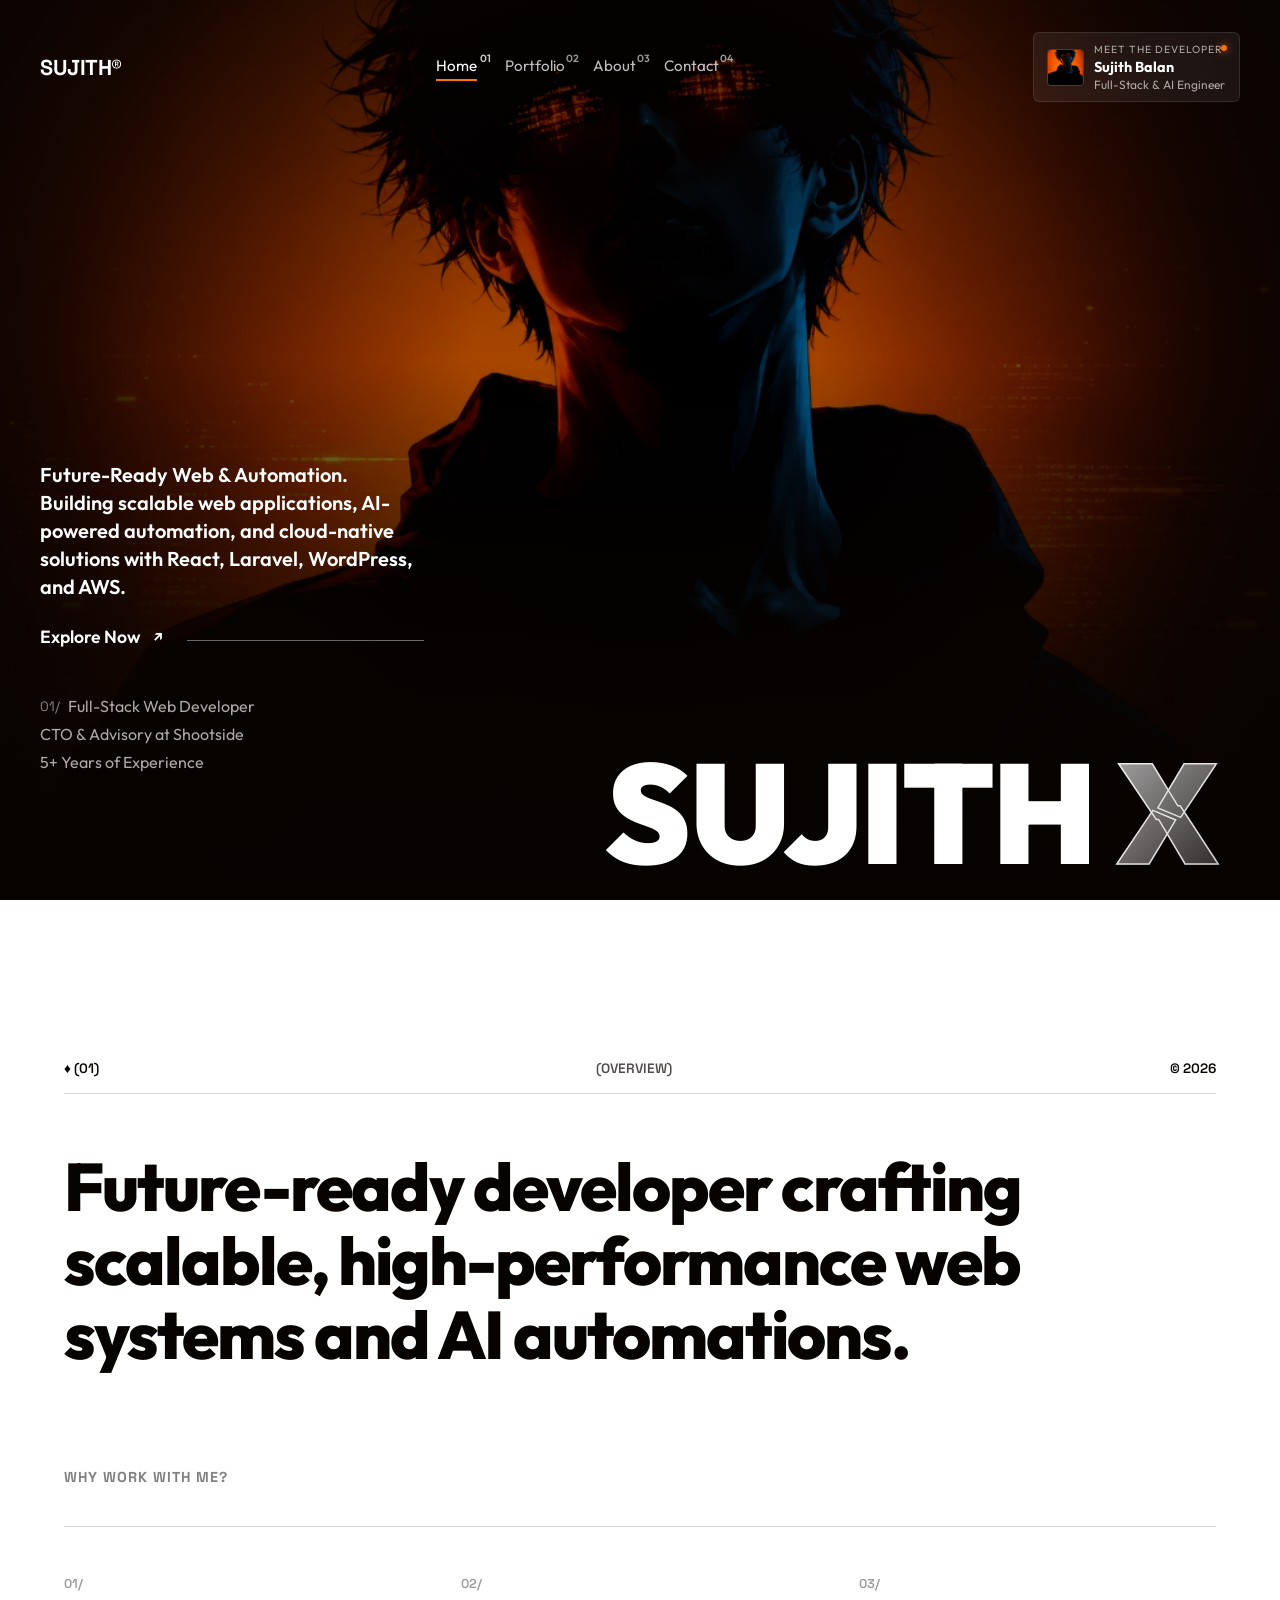
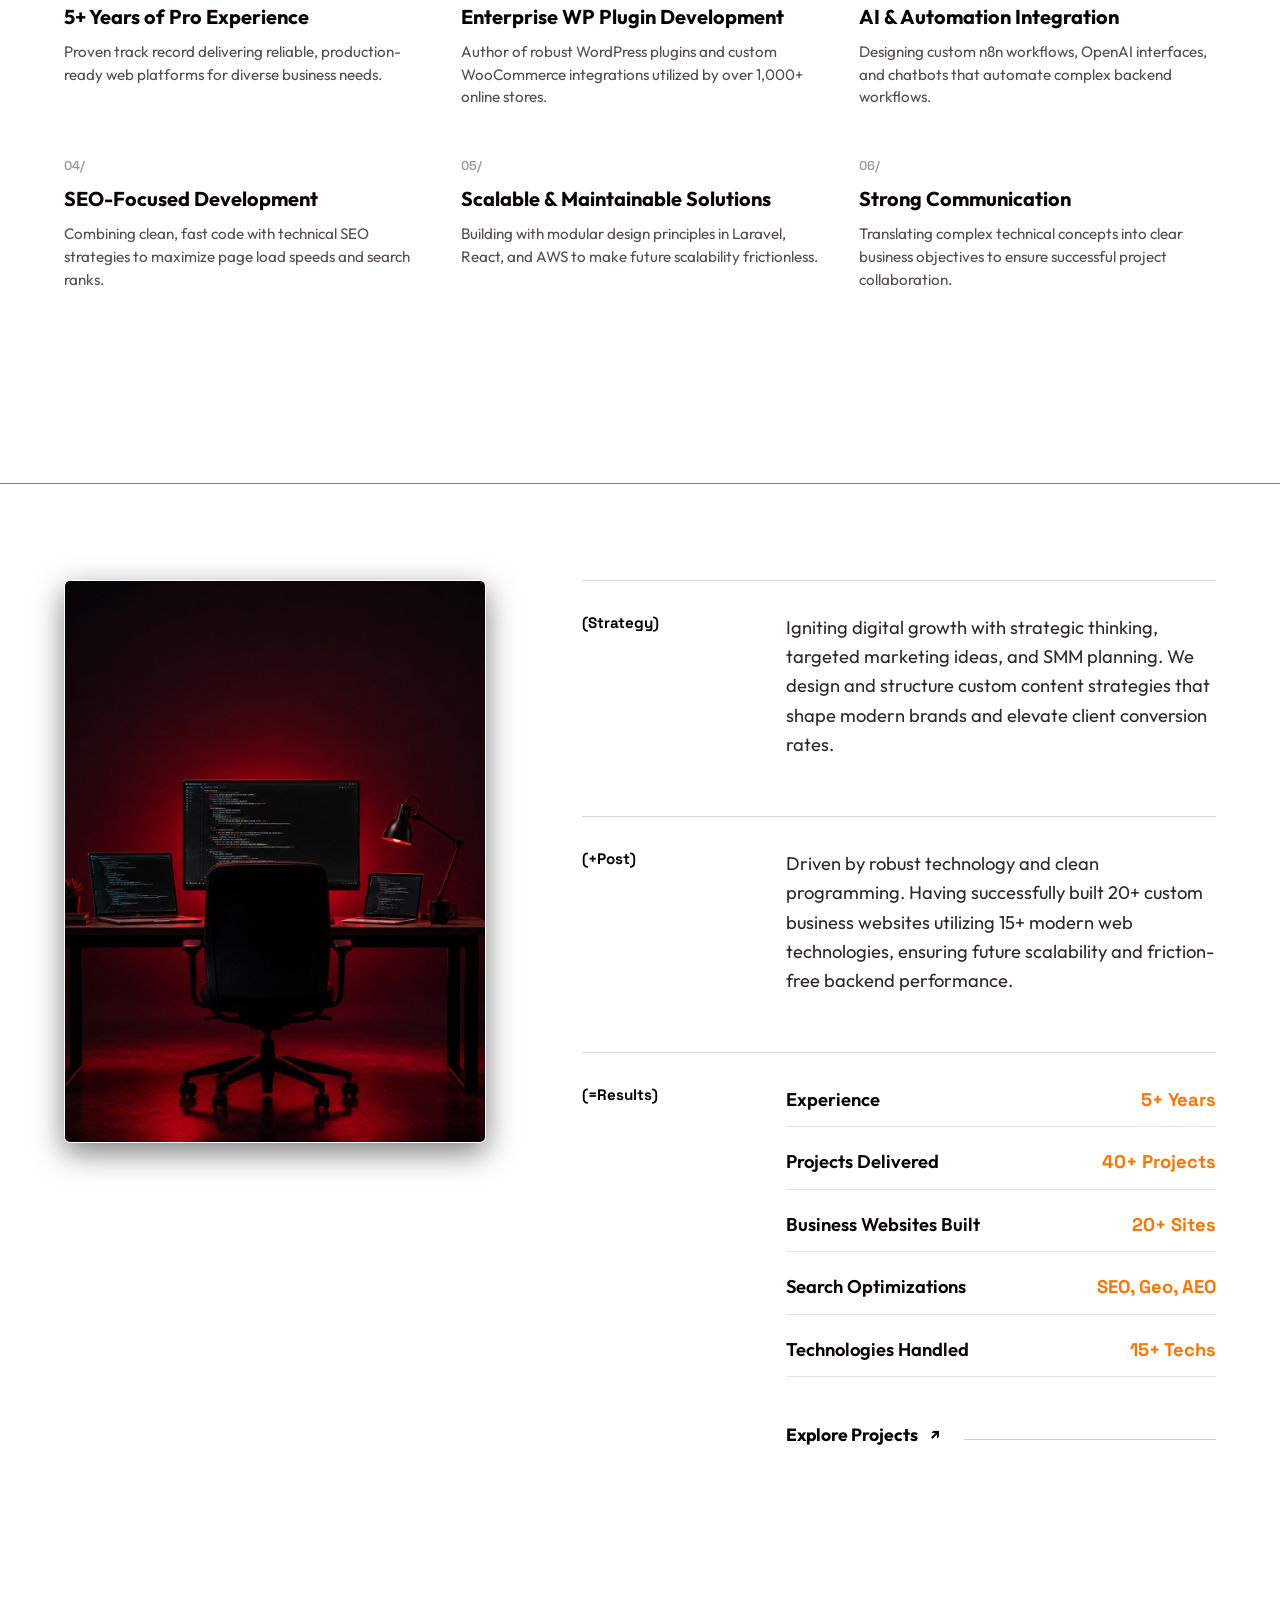
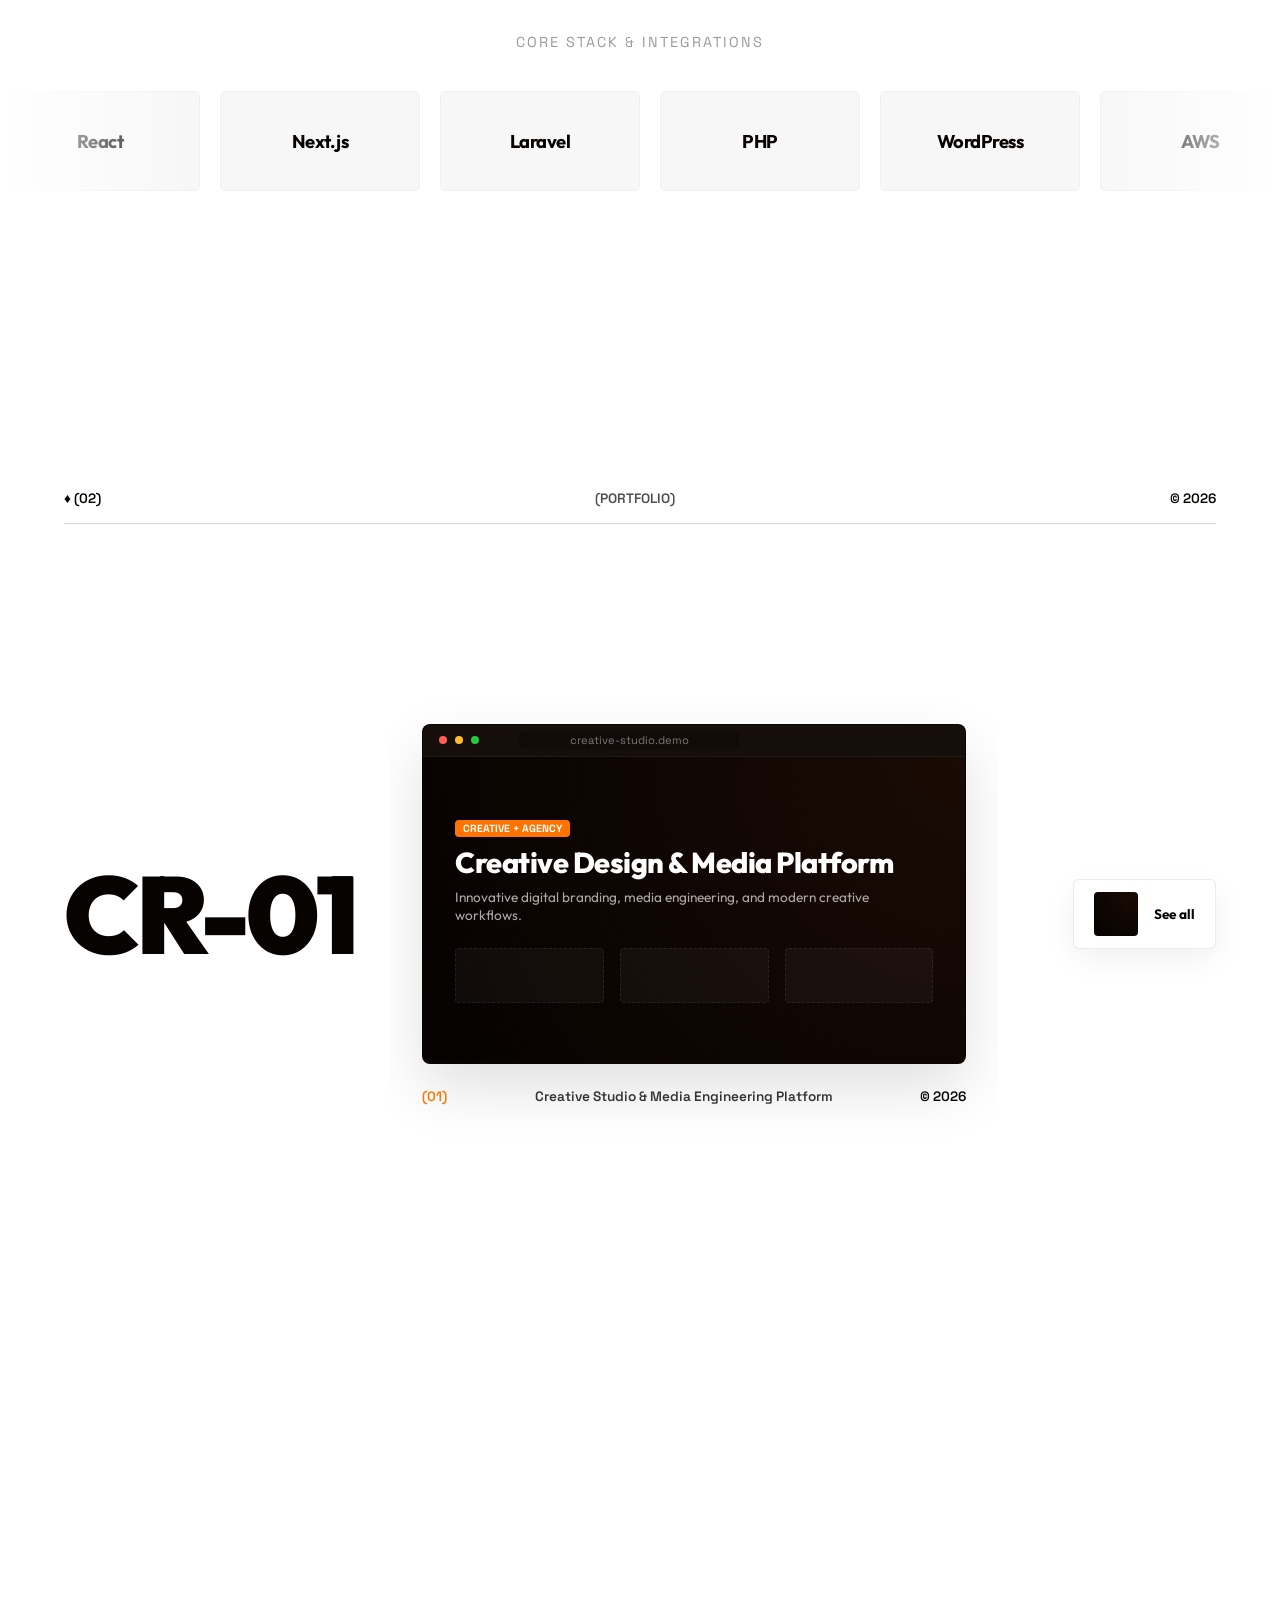
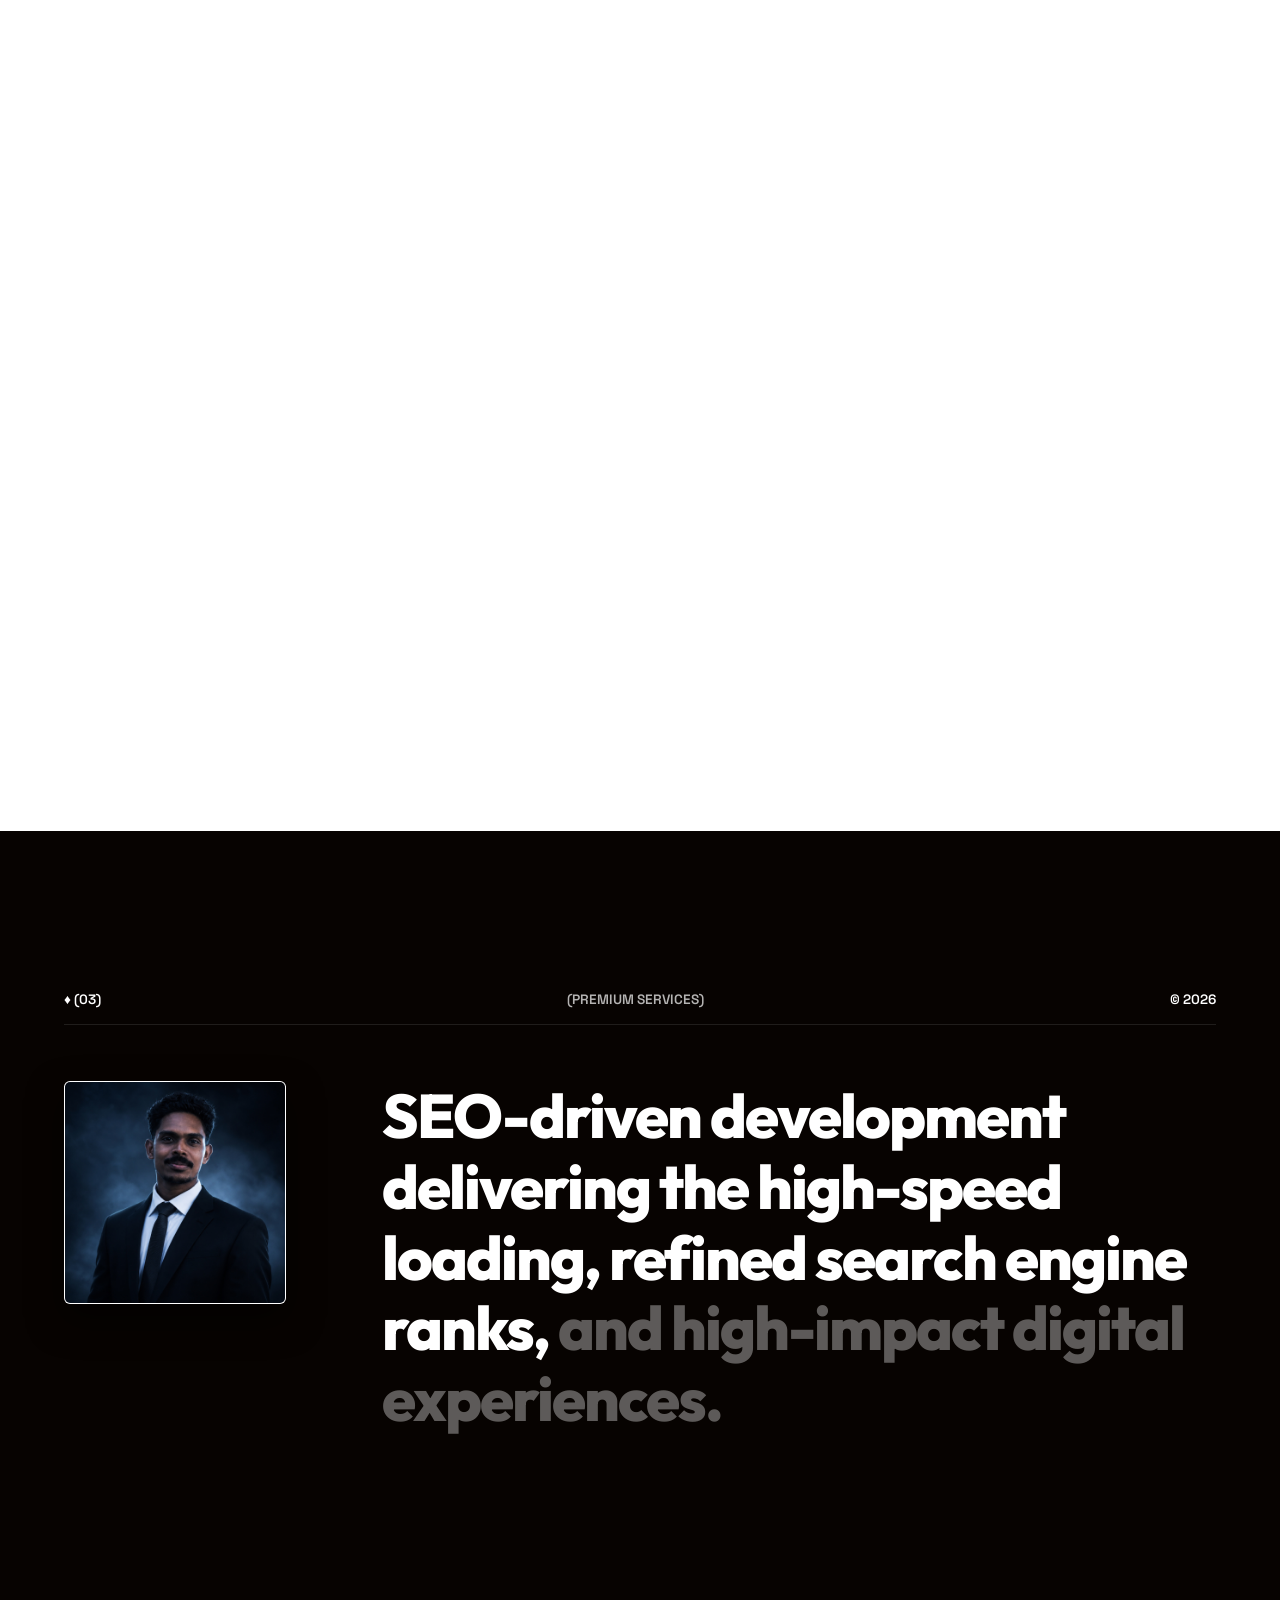
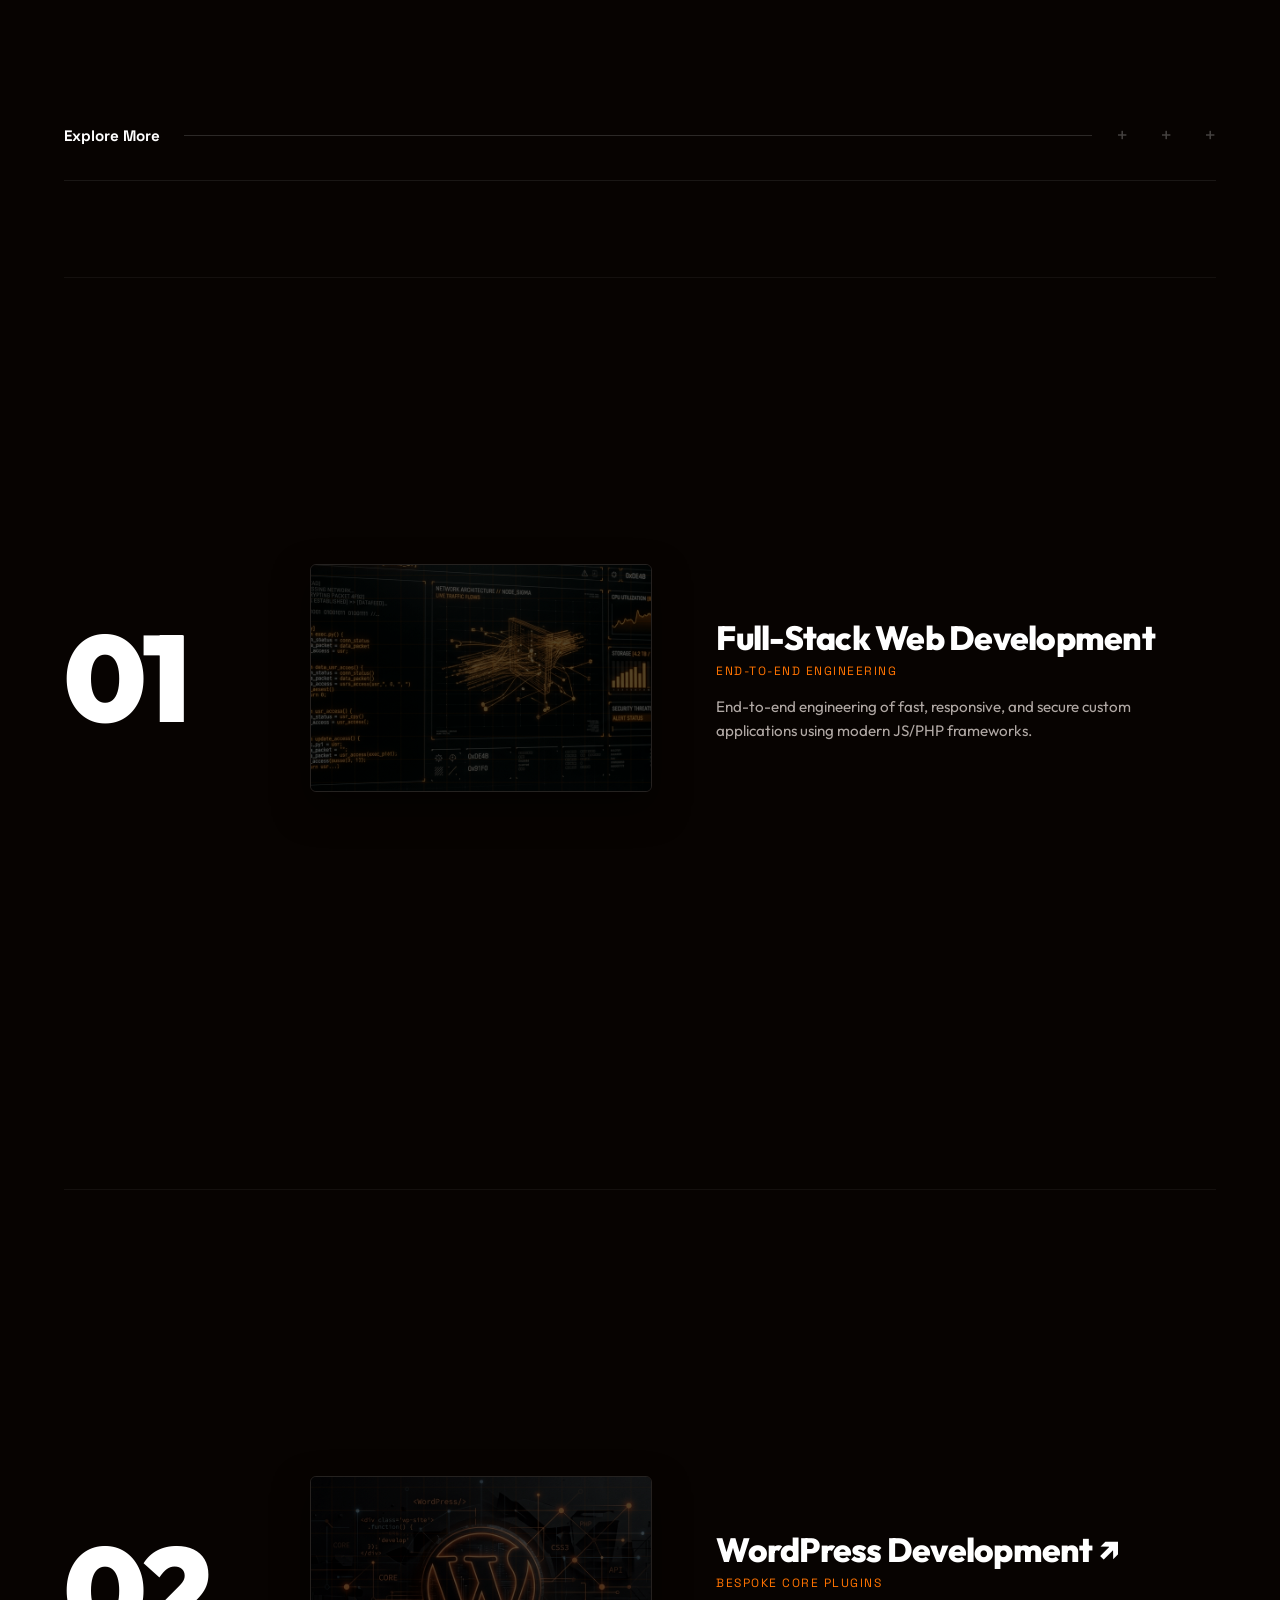
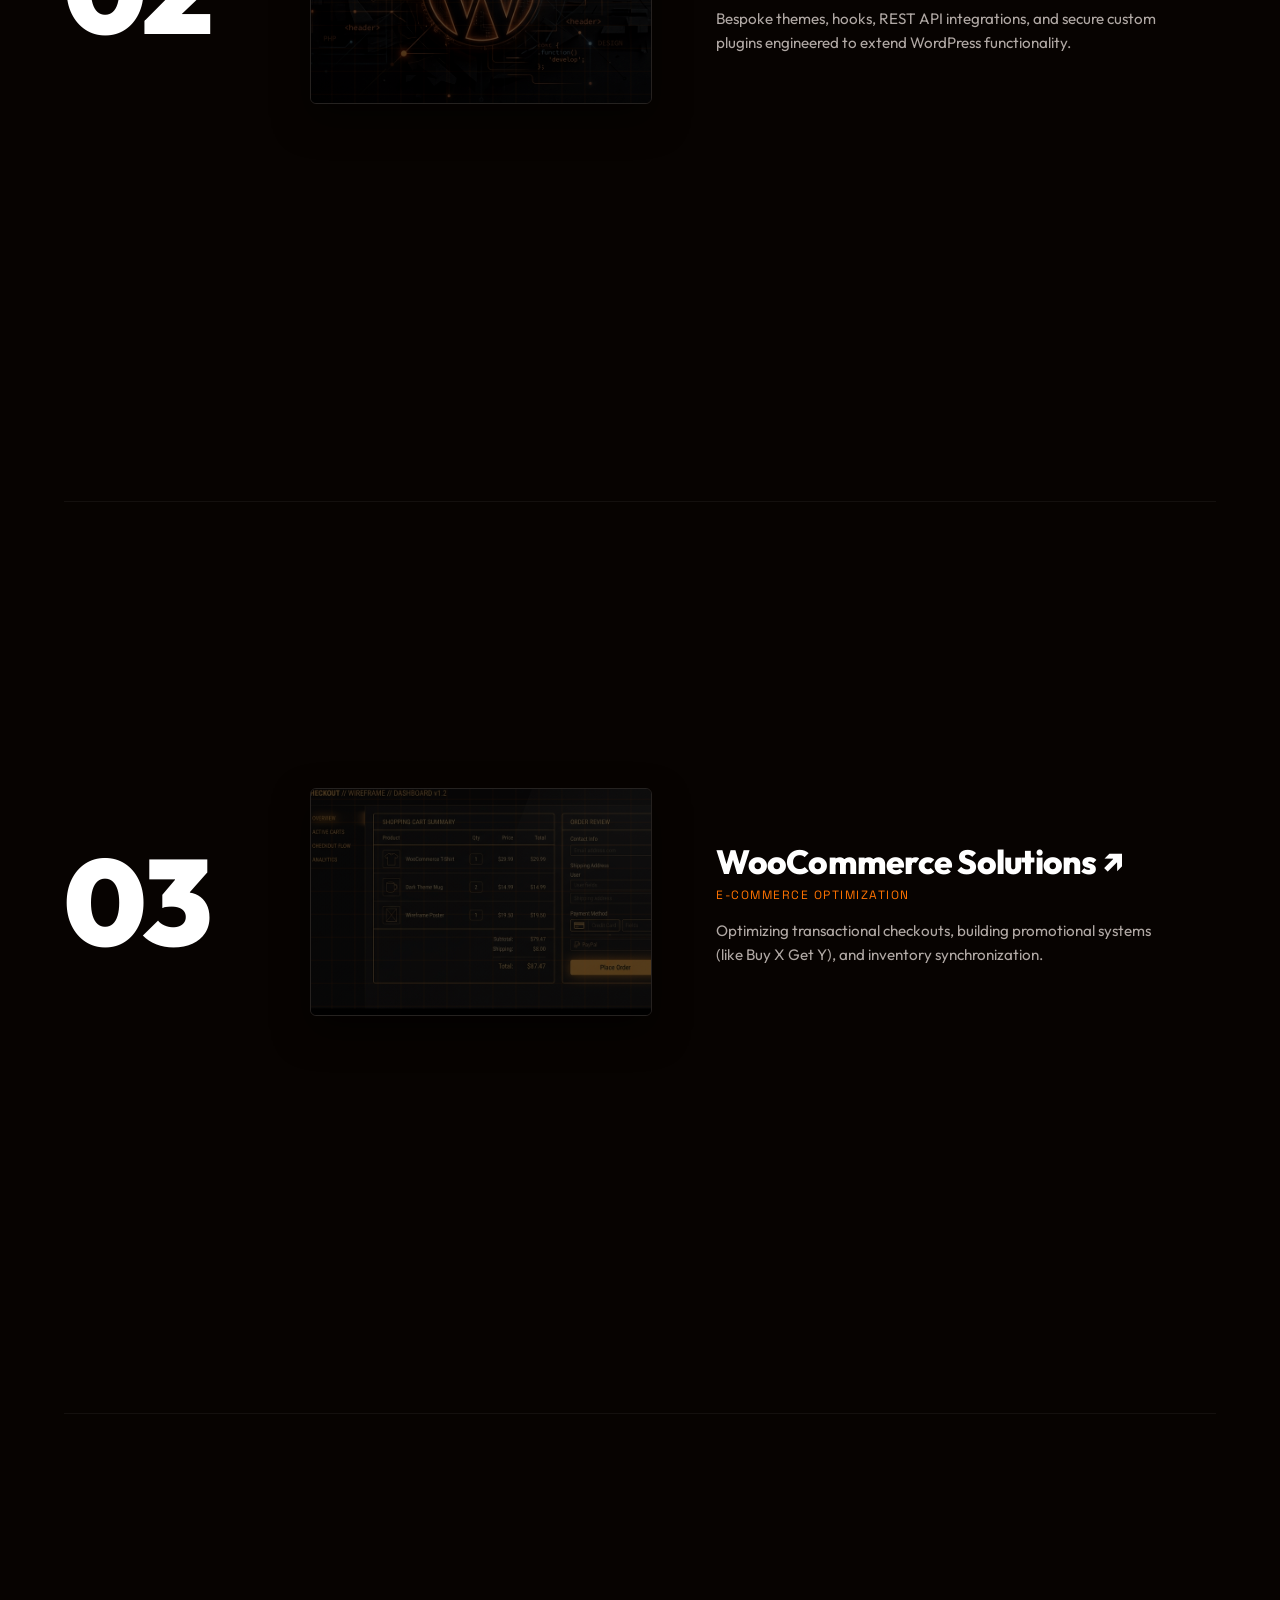
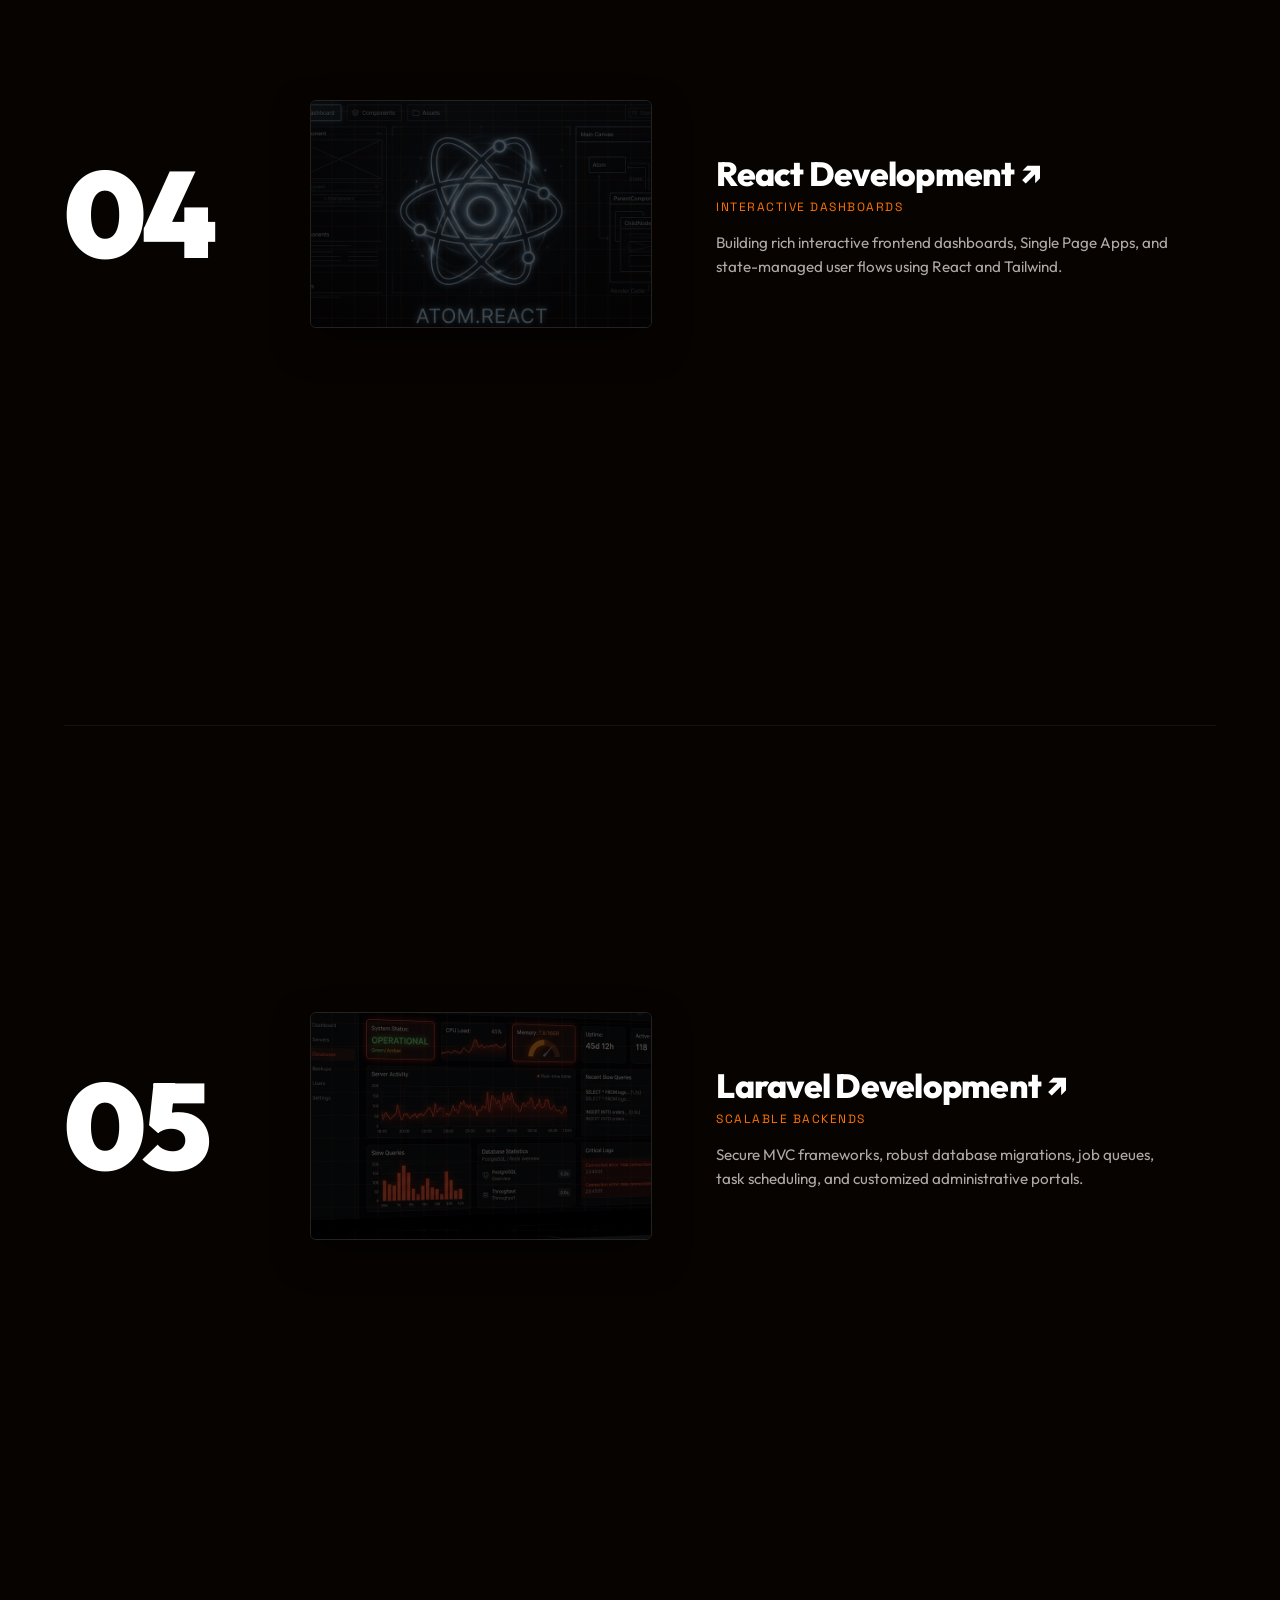
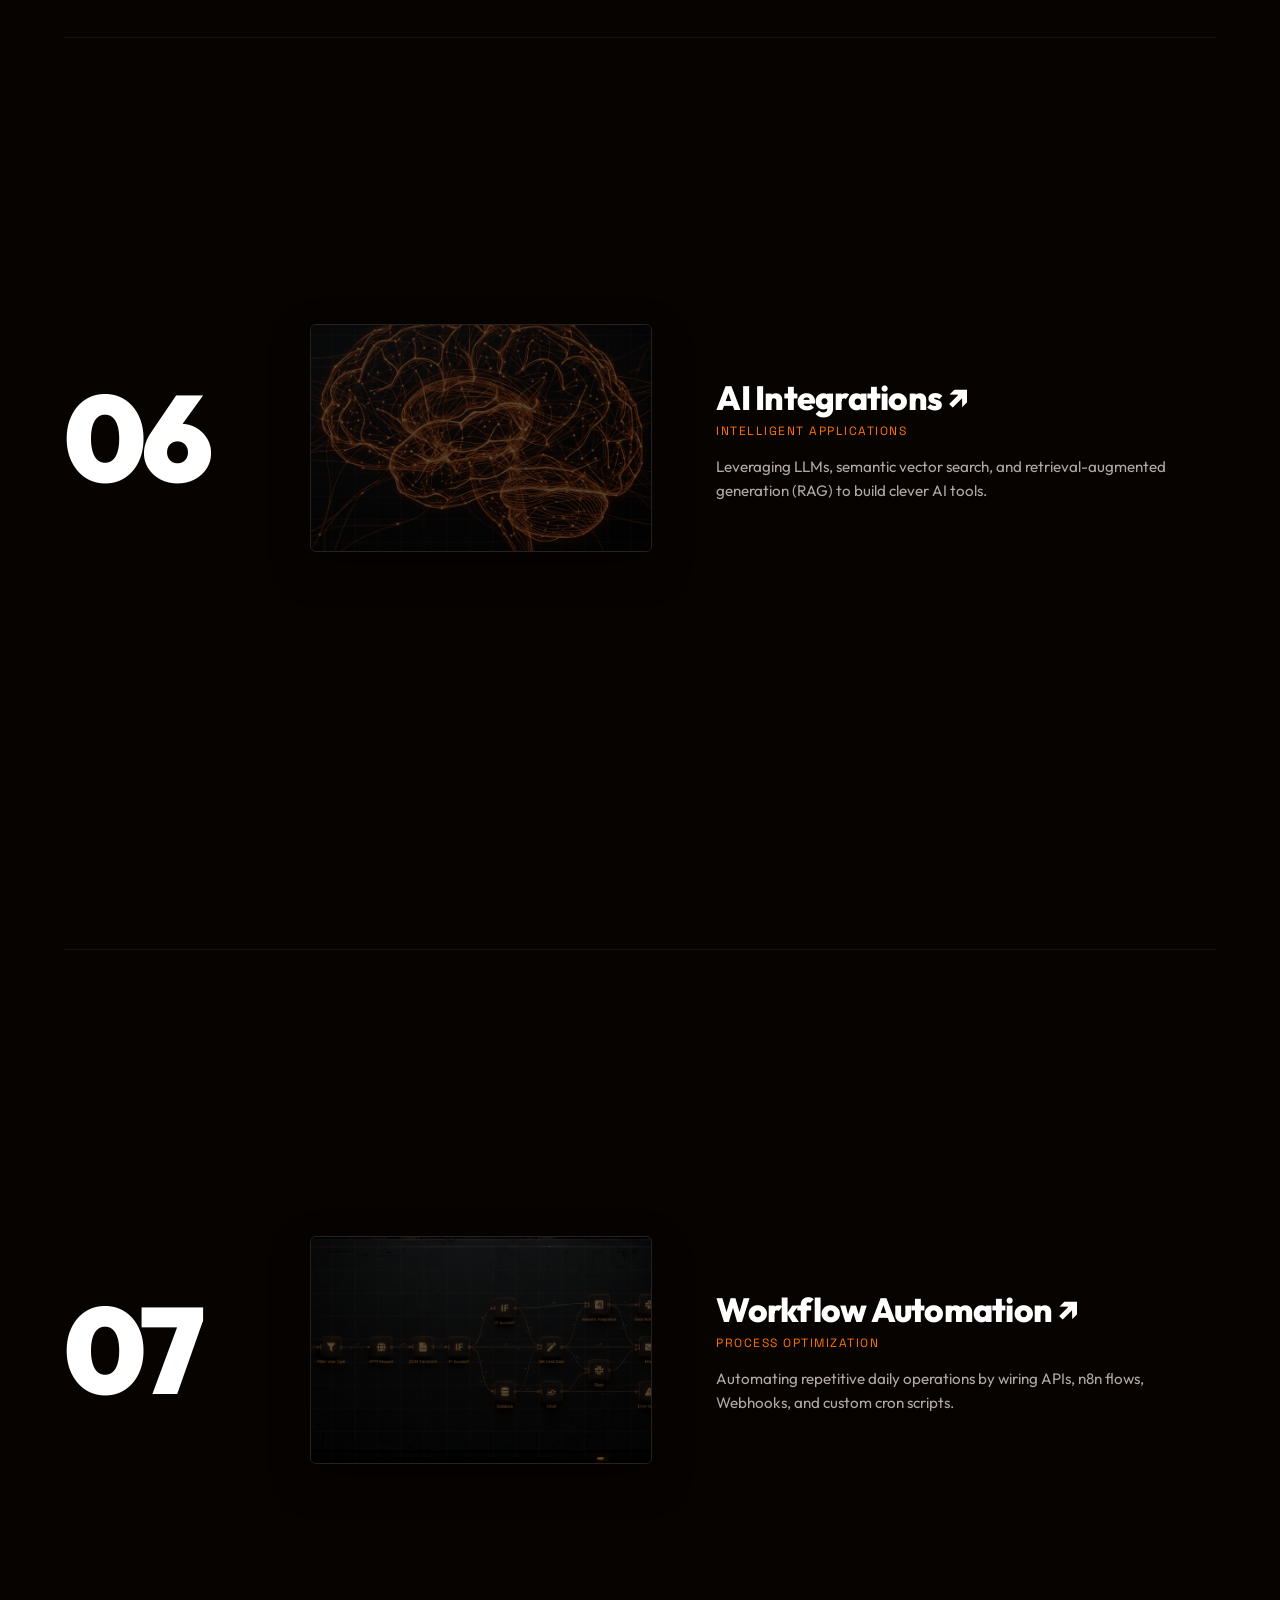
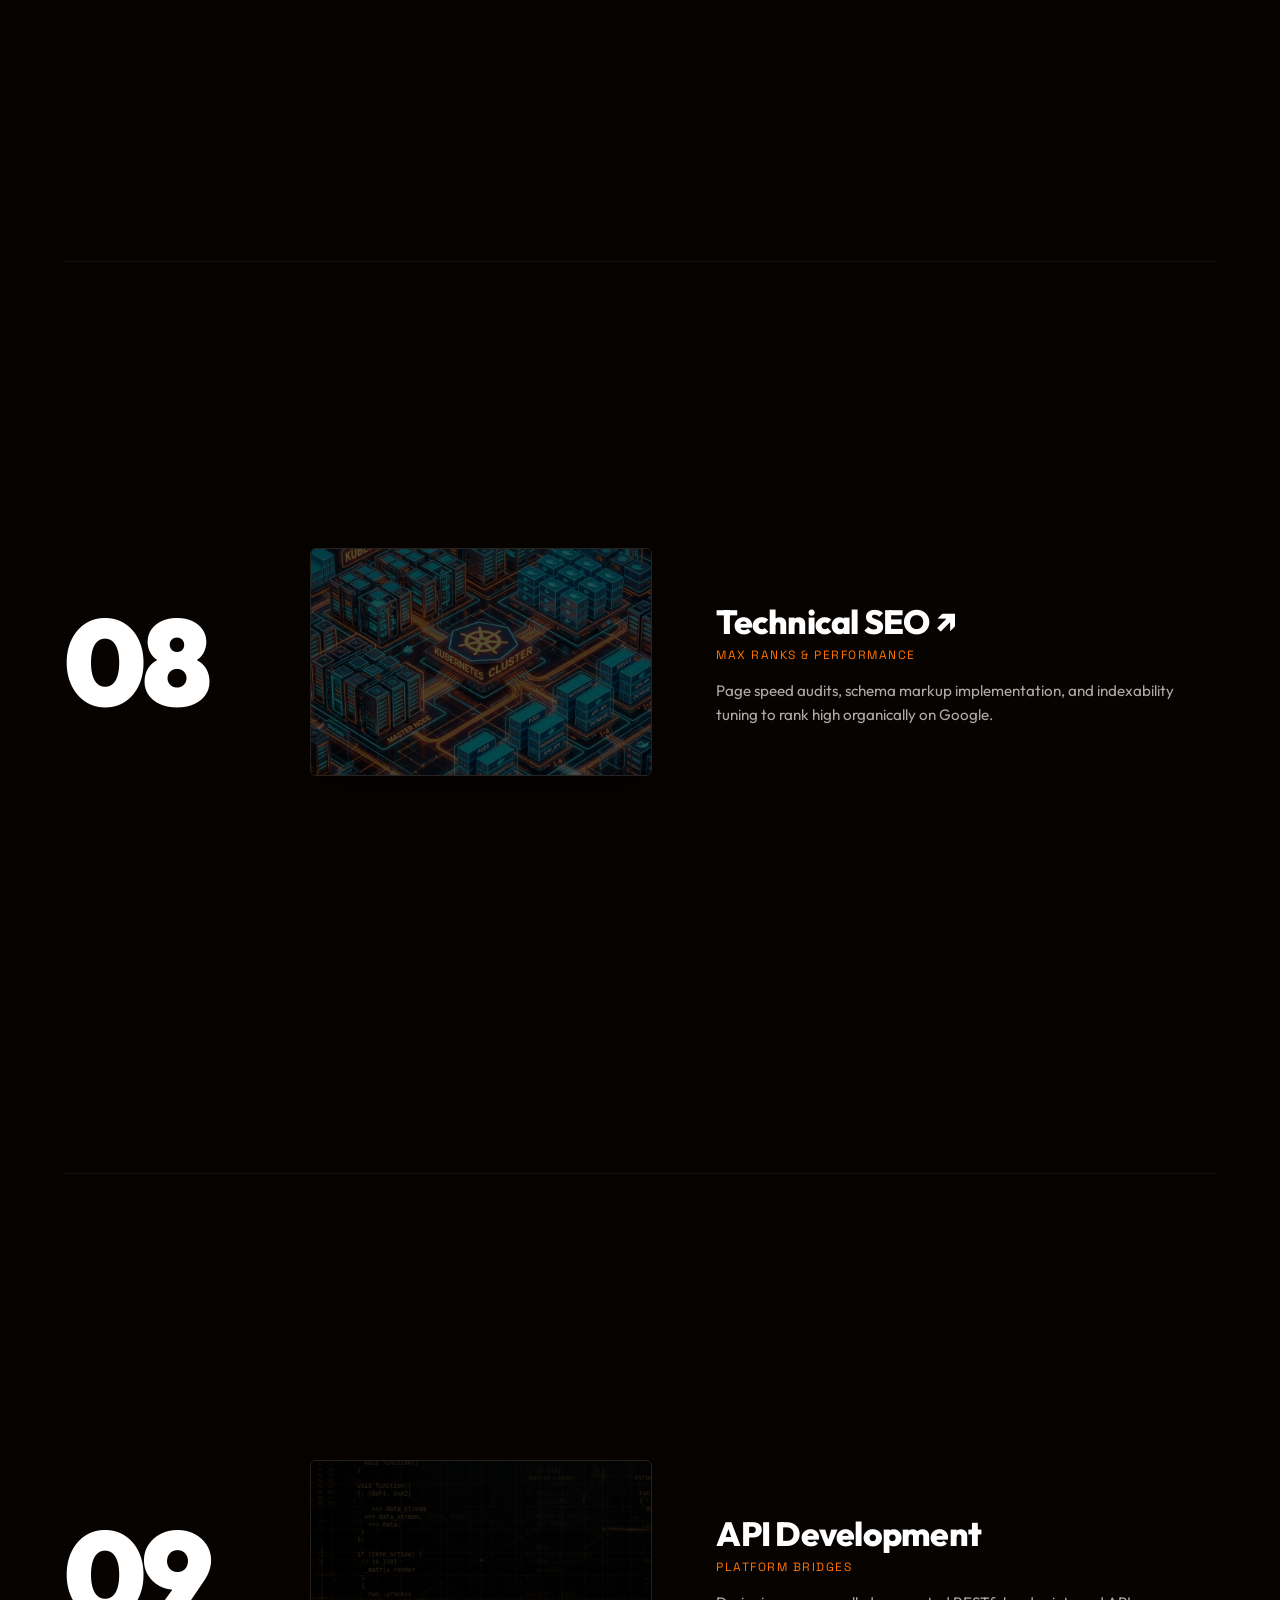
==== commit 54c4c348: "Restore original avatar image and update premium services box" ====
--- a/index.html
+++ b/index.html
@@ -622,7 +622,7 @@
             <!-- Left: Small Image Placeholder -->
             <div class="services-image-col">
                 <div class="small-image-box">
-                    <span class="image-box-text">Avatar</span>
+                    <img src="images/profile_photo.jpg" alt="Sujith Balan Avatar Portrait" style="width: 100%; height: 100%; object-fit: cover;">
                 </div>
             </div>
 
--- a/index.css
+++ b/index.css
@@ -1387,6 +1387,7 @@
     text-transform: uppercase;
     letter-spacing: 1px;
     box-shadow: 0 15px 35px rgba(0, 0, 0, 0.6);
+    overflow: hidden;
 }
 
 .services-content-col {
